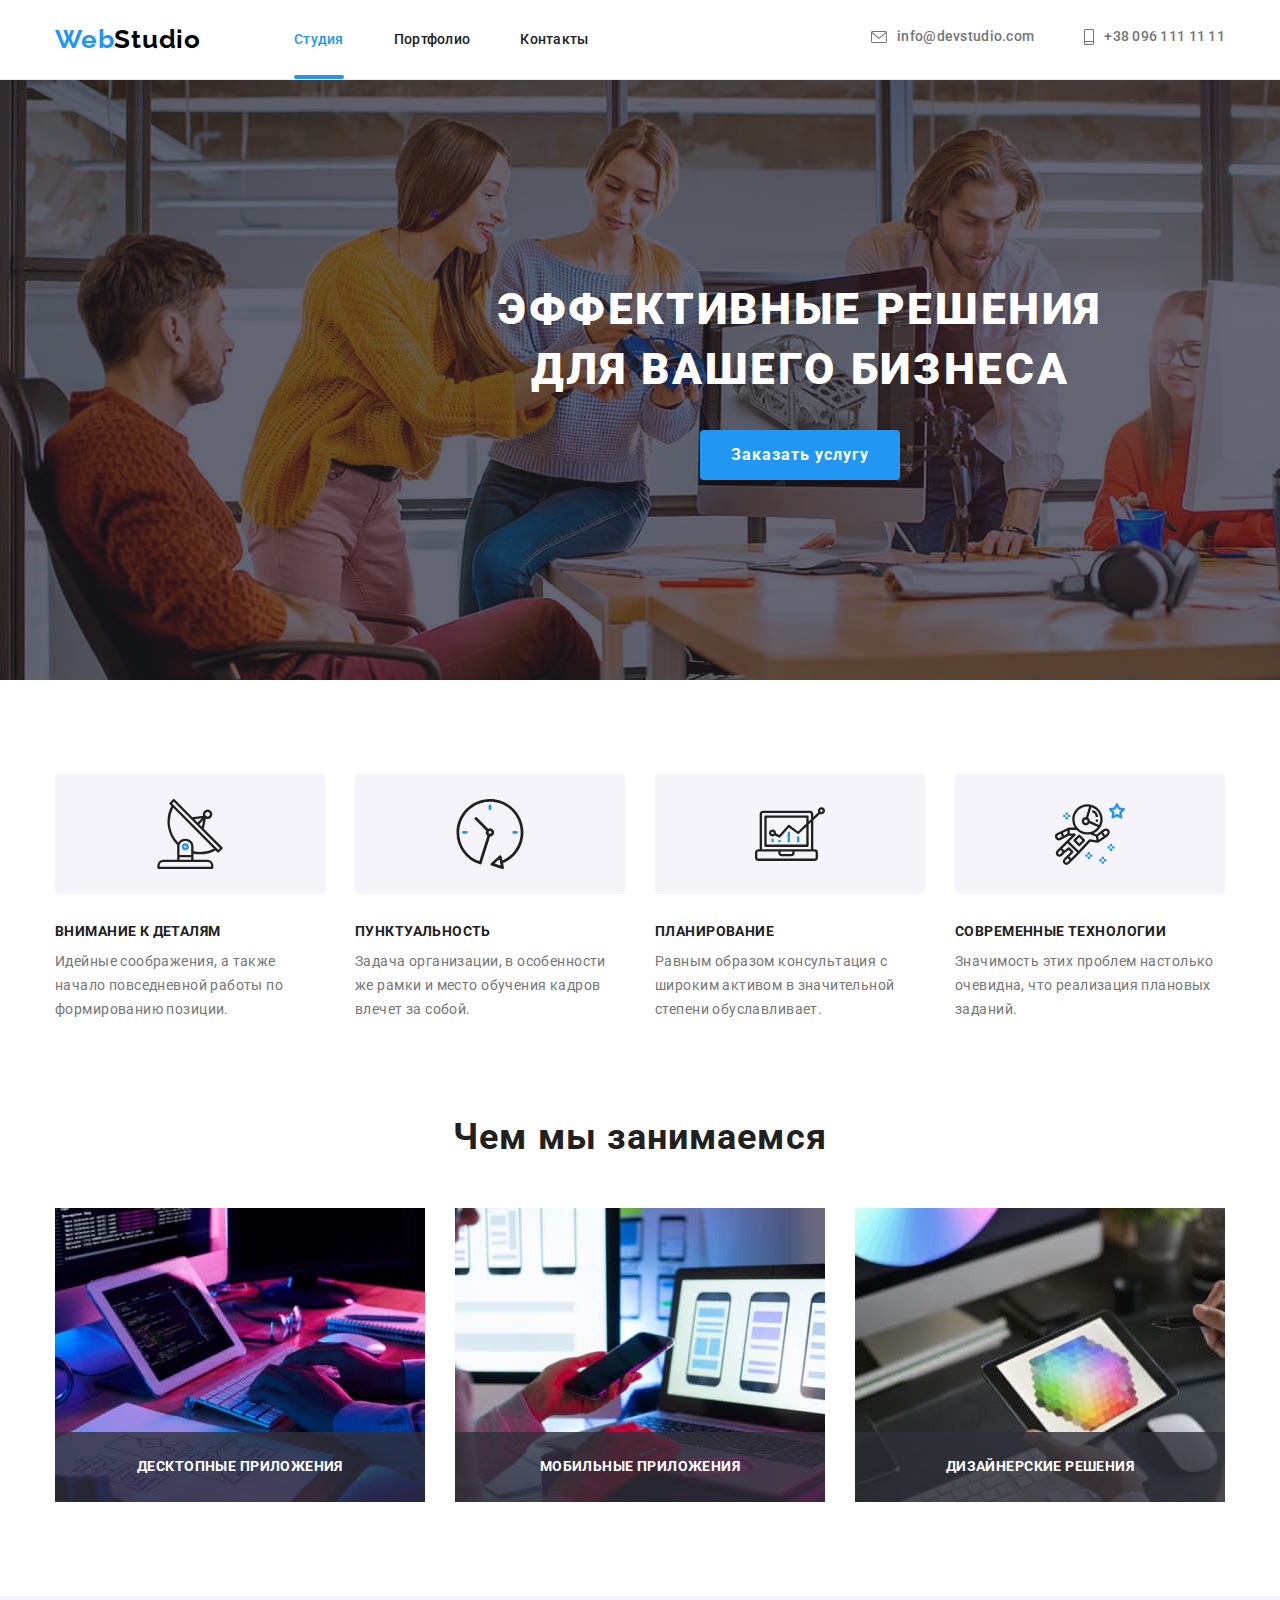
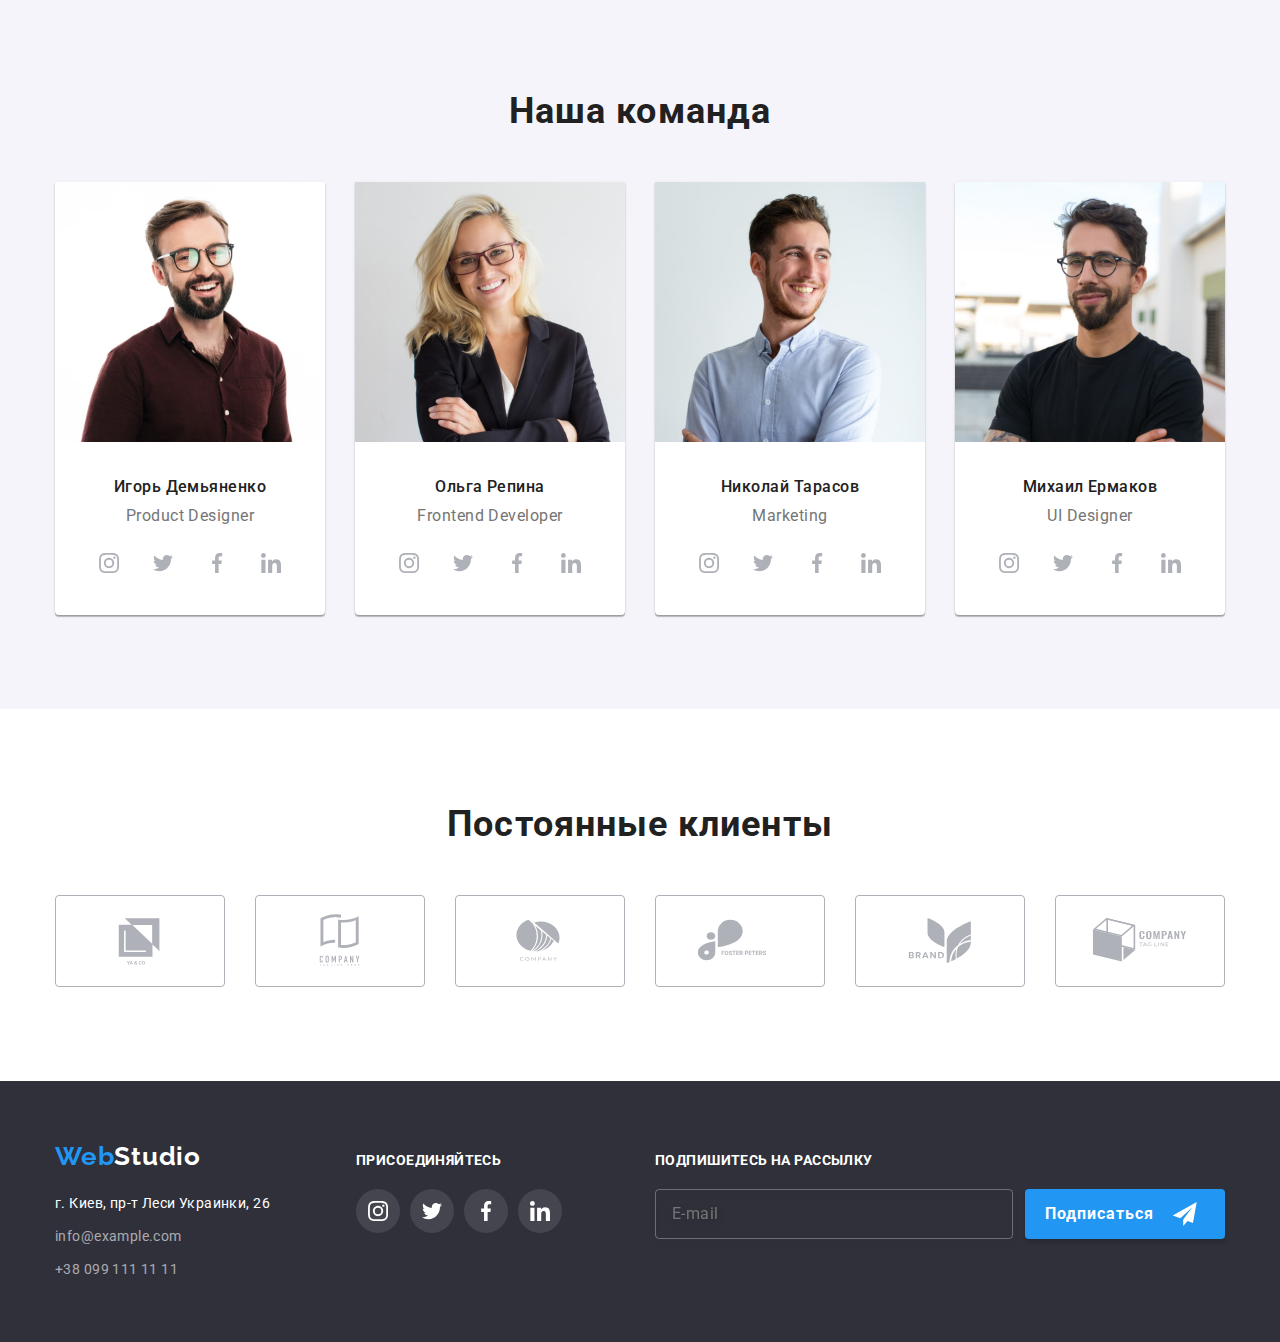
==== index.html @ e459ab81 "Initial commit" ====
<!DOCTYPE html>
<html lang="ru">
  <head>
    <meta charset="UTF-8" />
    <meta http-equiv="X-UA-Compatible" content="IE=edge" />
    <meta name="viewport" content="width=device-width, initial-scale=1.0" />
    <title>Document</title>
    <!--Шрифты-->
    <link rel="preconnect" href="https://fonts.googleapis.com" />
    <link rel="preconnect" href="https://fonts.gstatic.com" crossorigin />
    <link
      href="https://fonts.googleapis.com/css2?family=Raleway:wght@700&family=Roboto:wght@400;500;700;900&display=swap"
      rel="stylesheet"
    />
    <link
      rel="stylesheet"
      href="https://cdnjs.cloudflare.com/ajax/libs/modern-normalize/1.1.0/modern-normalize.min.css"
    />
    <link rel="stylesheet" href="./css/main.min.css" />
  </head>
  <body>
    <!-- Header -->
    <header class="header">
      <nav class="container nav">
        <a class="link logo nav__logo--position" href="./index.html" lang="en"
          ><span class="logo--blue">Web</span>Studio
        </a>

        <ul class="list menu">
          <li class="menu__item">
            <a class="link menu__link menu__link--current" href="./index.html"
              >Студия</a
            >
          </li>
          <li class="menu__item">
            <a class="link menu__link" href="./portfolio.html">Портфолио</a>
          </li>
          <li class="menu__item">
            <a class="link menu__link" href="#">Контакты</a>
          </li>
        </ul>

        <ul class="list contacts contacts--position">
          <li class="contacts__item--position">
            <a
              class="link contacts__link contacts__link--position"
              href="mailto:info@devstudio.com"
              title="Отправить письмо"
            >
              <svg
                class="contacts__icon contacts__icon--position"
                width="16"
                height="12"
              >
                <use href="./images/svg/icons.svg#envelope"></use>
              </svg>
              info@devstudio.com</a
            >
          </li>
          <li class="contacts__item--position">
            <a
              class="link contacts__link contacts__link--position"
              href="tel:0961111111"
              title="Набрать номер"
            >
              <svg
                class="contacts__icon contacts__icon--position"
                width="10"
                height="16"
              >
                <use href="./images/svg/icons.svg#smartphone"></use>
              </svg>
              +38 096 111 11 11</a
            >
          </li>
        </ul>
      </nav>
    </header>
    <main>
      <!-- HERO -->
      <section class="hero hero--position">
        <div class="overlay overlay--position">
          <div class="container">
            <h1 class="hero__title hero__title--position">
              Эффективные решения для вашего бизнеса
            </h1>
            <button
              class="btn hero__btn--position"
              type="button"
              data-modal-open
            >
              Заказать услугу
            </button>
          </div>
        </div>
      </section>
      <!-- Modal window -->
      <div class="backdrop is-hidden" data-modal>
        <div class="modal">
          <button class="modal-btn" data-modal-close>
            <svg class="modal-btn__icon" width="18" height="18">
              <use href="./images/svg/icons.svg#close-black"></use>
            </svg>
          </button>

          <form class="form" autocomplete="on">
            <strong class="modal-action"
              >Оставьте свои данные, мы вам перезвоним</strong
            >

            <div class="form__box">
              <label class="form__label form__label--position">
                <span class="form__span">Имя</span>
                <input
                  class="form__input form__input--position"
                  type="text"
                  name="user-name"
                />
                <svg class="form__icon" width="18" height="18">
                  <use href="./images/svg/icons.svg#name"></use>
                </svg>
              </label>

              <label class="form__label form__label--position">
                <span class="form__span">Телефон</span>
                <input
                  class="form__input form__input--position"
                  type="tel"
                  name="user-name"
                />
                <svg class="form__icon" width="18" height="18">
                  <use href="./images/svg/icons.svg#phone"></use>
                </svg>
              </label>

              <label class="form__label form__label--position">
                <span class="form__span">Почта</span>
                <input
                  class="form__input form__input--position"
                  type="email"
                  name="user-name"
                />
                <svg class="form__icon" width="18" height="18">
                  <use href="./images/svg/icons.svg#email"></use>
                </svg>
              </label>

              <label class="form__label">
                <span class="form__span">Комментарий</span>
                <textarea
                  class="form__input form__input--position textarea"
                  name="comment"
                  rows="10"
                  placeholder="Введите текст"
                ></textarea>
              </label>
            </div>

            <div class="agreement">
              <label class="agreement__label agreement__label--position">
                <input
                  class="agreement__input visually-hidden"
                  type="checkbox"
                  name="topic"
                />
                <span class="agreement-box">
                  <svg class="agreement-box__icon" width="16" height="15">
                    <use href="./images/svg/icons.svg#check"></use>
                  </svg>
                </span>
                <span class="agreement__text">
                  Соглашаюсь с рассылкой и принимаю
                  <a class="agreement__link" href="#"> Условия договора </a>
                </span>
              </label>
            </div>
            <button class="btn form__btn--position" type="submit">
              Отправить
            </button>
          </form>
        </div>
      </div>
      <!--BENEFITS-->
      <section class="section benefits">
        <div class="container">
          <h2 class="benefits__title visually-hidden">Преимущества</h2>
          <ul class="list benefits__list">
            <li class="benefits__item benefits__item--position">
              <div class="benefits__box benefits__box--position">
                <svg class="benefits__icon" width="70" height="70">
                  <use href="./images/svg/icons.svg#antenna"></use>
                </svg>
              </div>
              <h3 class="caption benefits__caption--position subtitle">
                Внимание к деталям
              </h3>
              <p class="benefits__text">
                Идейные соображения, а также начало повседневной работы по
                формированию позиции.
              </p>
            </li>

            <li class="benefits__item benefits__item--position">
              <div class="benefits__box benefits__box--position">
                <svg class="benefits-icon" width="70" height="70">
                  <use href="./images/svg/icons.svg#clock"></use>
                </svg>
              </div>
              <h3 class="caption benefits__caption--position subtitle">
                Пунктуальность
              </h3>
              <p class="benefits__text">
                Задача организации, в особенности же рамки и место обучения
                кадров влечет за собой.
              </p>
            </li>
            <li class="benefits__item benefits__item--position">
              <div class="benefits__box benefits__box--position">
                <svg class="benefits-icon" width="70" height="70">
                  <use href="./images/svg/icons.svg#diagram"></use>
                </svg>
              </div>
              <h3 class="caption benefits__caption--position subtitle">
                Планирование
              </h3>
              <p class="benefits__text">
                Равным образом консультация с широким активом в значительной
                степени обуславливает.
              </p>
            </li>
            <li class="benefits__item">
              <div class="benefits__box benefits__box--position">
                <svg class="benefits-icon" width="70" height="70">
                  <use href="./images/svg/icons.svg#astronaut"></use>
                </svg>
              </div>
              <h3 class="caption benefits__caption--position subtitle">
                Современные технологии
              </h3>
              <p class="benefits__text">
                Значимость этих проблем настолько очевидна, что реализация
                плановых заданий.
              </p>
            </li>
          </ul>
        </div>
      </section>
      <!--ABOUT-->
      <section class="section about">
        <div class="container centered">
          <h2 class="subject subtitle">Чем мы занимаемся</h2>
          <ul class="list about__list">
            <li class="about__item about__item--position">
              <img
                class="about__img"
                src="./images/gallery/img_1.jpg"
                alt="Создание кода для сайта"
                width="370"
                height="294"
              />
              <p class="about__text">ДЕСКТОПНЫЕ ПРИЛОЖЕНИЯ</p>
            </li>

            <li class="about__item about__item--position">
              <img
                class="about__img"
                src="./images/gallery/img_2.jpg"
                alt="Адаптация под мобильное утройство"
                width="370"
                height="294"
              />
              <p class="about__text">МОБИЛЬНЫЕ ПРИЛОЖЕНИЯ</p>
            </li>

            <li class="about__item">
              <img
                class="about__img"
                src="./images/gallery/img_3.jpg"
                alt="Выбор цветовой гаммы"
                width="370"
                height="294"
              />
              <p class="about__text">ДИЗАЙНЕРСКИЕ РЕШЕНИЯ</p>
            </li>
          </ul>
        </div>
      </section>

      <!-- EMPLOYEES -->
      <section class="section employees">
        <div class="container centered">
          <h2 class="subject subtitle">Наша команда</h2>
          <ul class="list employees__list">
            <li class="employees__item employees__item--position">
              <img
                class="employees__img"
                src="./images/employeese/ihor.jpg"
                alt="Наш сотрудник"
                width="270"
                height="260"
              />
              <div class="employees-box">
                <h3 class="employees__name subtitle">Игорь Демьяненко</h3>
                <p class="employess__job" lang="en">Product Designer</p>
                <ul class="list social__list">
                  <li class="social__item">
                    <a
                      class="link social__link"
                      href="https://www.instagram.com/"
                      target="_blank"
                      rel="noopener noreferrer"
                      title="Перейти на страничку Instagram"
                    >
                      <svg class="social__icon" width="20" height="20">
                        <use href="./images/svg/icons.svg#instagram"></use>
                      </svg>
                    </a>
                  </li>
                  <li class="social__item">
                    <a
                      class="link social__link"
                      href="https://twitter.com/"
                      target="_blank"
                      rel="noopener noreferrer"
                      title="Перейти на страничку Twitter"
                    >
                      <svg class="social__icon" width="20" height="20">
                        <use href="./images/svg/icons.svg#twitter"></use>
                      </svg>
                    </a>
                  </li>
                  <li class="social__item">
                    <a
                      class="link social__link"
                      href="https://www.facebook.com/"
                      target="_blank"
                      rel="noopener noreferrer"
                      title="Перейти на страничку Facebook"
                    >
                      <svg class="social__icon" width="20" height="20">
                        <use href="./images/svg/icons.svg#facebook"></use>
                      </svg>
                    </a>
                  </li>
                  <li class="social__item">
                    <a
                      class="link social__link"
                      href="https://www.linkedin.com/"
                      target="_blank"
                      rel="noopener noreferrer"
                      title="Перейти на страничку Linkedin"
                    >
                      <svg class="social__icon" width="20" height="20">
                        <use href="./images/svg/icons.svg#linkedin"></use>
                      </svg>
                    </a>
                  </li>
                </ul>
              </div>
            </li>

            <li class="employees__item employees__item--position">
              <img
                class="employees__img"
                src="./images/employeese/olha.jpg"
                alt="Наш сотрудник"
                width="270"
                height="260"
              />
              <div class="employees-box">
                <h3 class="employees__name subtitle">Ольга Репина</h3>
                <p class="employess__job" lang="en">Frontend Developer</p>
                <ul class="list social__list">
                  <li class="social__item">
                    <a
                      class="link social__link"
                      href="https://www.instagram.com/"
                      target="_blank"
                      rel="noopener noreferrer"
                      title="Перейти на страничку Instagram"
                    >
                      <svg class="social__icon" width="20" height="20">
                        <use href="./images/svg/icons.svg#instagram"></use>
                      </svg>
                    </a>
                  </li>
                  <li class="social__item">
                    <a
                      class="link social__link"
                      href="https://twitter.com/"
                      target="_blank"
                      rel="noopener noreferrer"
                      title="Перейти на страничку Twitter"
                    >
                      <svg class="social__icon" width="20" height="20">
                        <use href="./images/svg/icons.svg#twitter"></use>
                      </svg>
                    </a>
                  </li>
                  <li class="social__item">
                    <a
                      class="link social__link"
                      href="https://www.facebook.com/"
                      target="_blank"
                      rel="noopener noreferrer"
                      title="Перейти на страничку Facebook"
                    >
                      <svg class="social__icon" width="20" height="20">
                        <use href="./images/svg/icons.svg#facebook"></use>
                      </svg>
                    </a>
                  </li>
                  <li class="social__item">
                    <a
                      class="link social__link"
                      href="https://www.linkedin.com/"
                      target="_blank"
                      rel="noopener noreferrer"
                      title="Перейти на страничку Linkedin"
                    >
                      <svg class="social__icon" width="20" height="20">
                        <use href="./images/svg/icons.svg#linkedin"></use>
                      </svg>
                    </a>
                  </li>
                </ul>
              </div>
            </li>

            <li class="employees__item employees__item--position">
              <img
                class="employees__img"
                src="./images/employeese/nikolay.jpg"
                alt="Наш сотрудник"
                width="270"
                height="260"
              />
              <div class="employees-box">
                <h3 class="employees__name subtitle">Николай Тарасов</h3>
                <p class="employess__job" lang="en">Marketing</p>
                <ul class="list social__list">
                  <li class="social__item">
                    <a
                      class="link social__link"
                      href="https://www.instagram.com/"
                      target="_blank"
                      rel="noopener noreferrer"
                      title="Перейти на страничку Instagram"
                    >
                      <svg class="social__icon" width="20" height="20">
                        <use href="./images/svg/icons.svg#instagram"></use>
                      </svg>
                    </a>
                  </li>
                  <li class="social__item">
                    <a
                      class="link social__link"
                      href="https://twitter.com/"
                      target="_blank"
                      rel="noopener noreferrer"
                      title="Перейти на страничку Twitter"
                    >
                      <svg class="social__icon" width="20" height="20">
                        <use href="./images/svg/icons.svg#twitter"></use>
                      </svg>
                    </a>
                  </li>
                  <li class="social__item">
                    <a
                      class="link social__link"
                      href="https://www.facebook.com/"
                      target="_blank"
                      rel="noopener noreferrer"
                      title="Перейти на страничку Facebook"
                    >
                      <svg class="social__icon" width="20" height="20">
                        <use href="./images/svg/icons.svg#facebook"></use>
                      </svg>
                    </a>
                  </li>
                  <li class="social__item">
                    <a
                      class="link social__link"
                      href="https://www.linkedin.com/"
                      target="_blank"
                      rel="noopener noreferrer"
                      title="Перейти на страничку Linkedin"
                    >
                      <svg class="social__icon" width="20" height="20">
                        <use href="./images/svg/icons.svg#linkedin"></use>
                      </svg>
                    </a>
                  </li>
                </ul>
              </div>
            </li>

            <li class="employees__item">
              <img
                class="employees__img"
                src="./images/employeese/michail.jpg"
                alt="Наш сотрудник"
                width="270"
                height="260"
              />
              <div class="employees-box">
                <h3 class="employees__name subtitle">Михаил Ермаков</h3>
                <p class="employess__job" lang="en">UI Designer</p>
                <ul class="list social__list">
                  <li class="social__item">
                    <a
                      class="link social__link"
                      href="https://www.instagram.com/"
                      target="_blank"
                      rel="noopener noreferrer"
                      title="Перейти на страничку Instagram"
                    >
                      <svg class="social__icon" width="20" height="20">
                        <use href="./images/svg/icons.svg#instagram"></use>
                      </svg>
                    </a>
                  </li>
                  <li class="social__item">
                    <a
                      class="link social__link"
                      href="https://twitter.com/"
                      target="_blank"
                      rel="noopener noreferrer"
                      title="Перейти на страничку Twitter"
                    >
                      <svg class="social__icon" width="20" height="20">
                        <use href="./images/svg/icons.svg#twitter"></use>
                      </svg>
                    </a>
                  </li>
                  <li class="social__item">
                    <a
                      class="link social__link"
                      href="https://www.facebook.com/"
                      target="_blank"
                      rel="noopener noreferrer"
                      title="Перейти на страничку Facebook"
                    >
                      <svg class="social__icon" width="20" height="20">
                        <use href="./images/svg/icons.svg#facebook"></use>
                      </svg>
                    </a>
                  </li>
                  <li class="social__item">
                    <a
                      class="link social__link"
                      href="https://www.linkedin.com/"
                      target="_blank"
                      rel="noopener noreferrer"
                      title="Перейти на страничку Linkedin"
                    >
                      <svg class="social__icon" width="20" height="20">
                        <use href="./images/svg/icons.svg#linkedin"></use>
                      </svg>
                    </a>
                  </li>
                </ul>
              </div>
            </li>
          </ul>
        </div>
      </section>
      <!-- CLIENTS -->
      <section class="section clients">
        <div class="container centered">
          <h2 class="clients__title subject subtitle">Постоянные клиенты</h2>
          <ul class="list clients__list">
            <li class="clients__box">
              <a
                class="lick clients__link"
                href="#"
                title="Перейти на страницу"
              >
                <svg class="clients__icon">
                  <use href="./images/svg/icons.svg#ya-co"></use>
                </svg>
              </a>
            </li>
            <li class="clients__box">
              <a
                class="lick clients__link"
                href="#"
                title="Перейти на страницу"
              >
                <svg class="clients__icon">
                  <use href="./images/svg/icons.svg#tagline-here"></use>
                </svg>
              </a>
            </li>
            <li class="clients__box">
              <a
                class="lick clients__link"
                href="#"
                title="Перейти на страницу"
              >
                <svg class="clients__icon">
                  <use href="./images/svg/icons.svg#company"></use>
                </svg>
              </a>
            </li>
            <li class="clients__box">
              <a
                class="lick clients__link"
                href="#"
                title="Перейти на страницу"
              >
                <svg class="clients__icon">
                  <use href="./images/svg/icons.svg#foster-peters"></use>
                </svg>
              </a>
            </li>
            <li class="clients__box">
              <a
                class="lick clients__link"
                href="#"
                title="Перейти на страницу"
              >
                <svg class="clients__icon">
                  <use href="./images/svg/icons.svg#brand"></use>
                </svg>
              </a>
            </li>
            <li class="clients__box">
              <a
                class="lick clients__link"
                href="#"
                title="Перейти на страницу"
              >
                <svg class="clients__icon">
                  <use href="./images/svg/icons.svg#company-cube"></use>
                </svg>
              </a>
            </li>
          </ul>
        </div>
      </section>
    </main>
    <!-- FOOTER -->

    <footer class="footer">
      <div class="container footer--position">
        <div class="footer__box">
          <a
            class="link logo logo--wite"
            href="./index.html"
            title="Перейти на главную страницу"
            lang="en"
          >
            <span class="logo--blue">Web</span>Studio</a
          >
          <address class="address address--position">
            <ul class="list">
              <li class="address__item">
                <a
                  class="link address__link address__link--white"
                  href="https://goo.gl/maps/PbqtYwgtNbgsAqmw5"
                  target="_blank"
                  rel="noopener noreferrer"
                  title="Посмотрерь расположение на карте"
                >
                  г. Киев, пр-т Леси Украинки, 26</a
                >
              </li>
              <li class="address__item">
                <a
                  class="link address__link address__link--grey"
                  href="mailto:info@example.com"
                  title="Отправить письмо"
                >
                  info@example.com</a
                >
              </li>
              <li class="address__item">
                <a
                  class="link address__link address__link--grey"
                  href="tel:0991111111"
                  title="Набрать номер"
                  >+38 099 111 11 11
                </a>
              </li>
            </ul>
          </address>
        </div>
        <div class="footer__box">
          <h3 class="caption footer__title">ПРИСОЕДИНЯЙТЕСЬ</h3>
          <ul class="list social__list social__list--dark">
            <li class="social__item">
              <a
                class="link social__link social__link--dark"
                href="https://www.instagram.com/"
                target="_blank"
                rel="noopener noreferrer"
                title="Перейти на страничку Instagram"
              >
                <svg class="social__icon" width="20" height="20">
                  <use href="./images/svg/icons.svg#instagram"></use>
                </svg>
              </a>
            </li>
            <li class="social__item">
              <a
                class="link social__link social__link--dark"
                href="https://twitter.com/"
                target="_blank"
                rel="noopener noreferrer"
                title="Перейти на страничку Twitter"
              >
                <svg class="social__icon" width="20" height="20">
                  <use href="./images/svg/icons.svg#twitter"></use>
                </svg>
              </a>
            </li>
            <li class="social__item">
              <a
                class="link social__link social__link--dark"
                href="https://www.facebook.com/"
                target="_blank"
                rel="noopener noreferrer"
                title="Перейти на страничку Facebook"
              >
                <svg class="social__icon" width="20" height="20">
                  <use href="./images/svg/icons.svg#facebook"></use>
                </svg>
              </a>
            </li>
            <li class="social__item">
              <a
                class="link social__link social__link--dark"
                href="https://www.linkedin.com/"
                target="_blank"
                rel="noopener noreferrer"
                title="Перейти на страничку Linkedin"
              >
                <svg class="social__icon" width="20" height="20">
                  <use href="./images/svg/icons.svg#linkedin"></use>
                </svg>
              </a>
            </li>
          </ul>
        </div>
        <div class="footer__box footer__box--grow">
          <strong class="caption footer__title">Подпишитесь на рассылку</strong>
          <form class="footer__action" autocomplete="on">
            <label class="action__label" lang="en">
              <input
                class="action__input"
                type="email"
                name="mail"
                placeholder="E-mail"
              />
            </label>

            <button class="btn action__bnt--position" type="submit">
              Подписаться
              <svg
                class="btn__telegram btn__telegram--position"
                width="24"
                height="24"
              >
                <use href="./images/svg/icons.svg#telegram"></use>
              </svg>
            </button>
          </form>
        </div>
      </div>
    </footer>
    <script src="./js/modal.js"></script>
  </body>
</html>
---- css/main.min.css ----
:root{--main-font: "Roboto", sans-serif;--secondary-font: "Raleway", sans-serif;--main-text-color-theme-dark: #ffffff;--main-text-color-theme-light: #212121;--secondary-text-color-theme-light: #757575;--accent-color: #2196f3;--btn-background-color: #188ce8;--accent-background-color-dark: #2f303a;--accent-background-color-grey: #f5f4fa;--color-line-header: #ececec;--color-line-box: #eeeeee;--icon-color: #afb1b8;--background-icon-color-dark: #ffffff1a;--accent-second-color: #2196f3e6;--modal-background-color: #00000033;--modal-border-btn-color: #0000001a;--black: #000000;--background-dark-transparant: #2f303acc;--border-color-grey: #21212133;--color-text-grey: #ffffff99;--space-between-clients: 30px;--amount-of-clients: 6;--space-between-exemples: 30px;--ammount-of-exemples-on-line: 3;--timing-function: cubic-bezier(0.4, 0, 0.2, 1)}.visually-hidden{position:absolute;width:1px;height:1px;margin:-1px;border:0;padding:0;white-space:nowrap;-webkit-clip-path:inset(100%);clip-path:inset(100%);clip:rect(0 0 0 0);overflow:hidden}body{font-family:var(--main-font);color:var(--secondary-text-color-theme-light)}.subtitle{color:var(--main-text-color-theme-light)}.subject{margin-top:0;margin-bottom:50px;font-weight:700;font-size:36px;line-height:1.17;letter-spacing:0.03em}.list{padding:0;margin:0;list-style:none}.link{text-decoration:none;color:inherit}.container{width:1200px;padding-left:15px;padding-right:15px;margin-left:auto;margin-right:auto}.section{padding-top:94px;padding-bottom:94px}.centered{text-align:center}.logo{padding:24px 0px;font-family:var(--secondary-font);font-weight:700;font-size:26px;line-height:1.2;letter-spacing:0.03em;color:#000000}.logo--blue{color:var(--accent-color)}.logo--wite{color:var(--main-text-color-theme-dark)}.nav__logo--position{margin-right:93px}.btn{width:200px;height:50px;border-radius:4px;padding:10px 20px;border:none;display:-webkit-box;display:-ms-flexbox;display:flex;-webkit-box-align:center;-ms-flex-align:center;align-items:center;-webkit-box-pack:center;-ms-flex-pack:center;justify-content:center;font-weight:700;font-size:16px;line-height:1.88;text-align:center;letter-spacing:0.06em;color:var(--main-text-color-theme-dark);background:var(--accent-color);-webkit-box-shadow:0px 4px 4px rgba(0,0,0,0.15);box-shadow:0px 4px 4px rgba(0,0,0,0.15);cursor:pointer;-webkit-transition:background-color 250ms var(--timing-function);transition:background-color 250ms var(--timing-function)}.btn:hover,.btn:focus{background-color:var(--btn-background-color)}.btn__telegram{width:200px;fill:currentColor}.btn__telegram--position{margin-left:10px}.hero__btn--position{margin-left:auto;margin-right:auto}.form__btn--position{margin-left:auto;margin-right:auto}.action__bnt--position{margin-left:12px}.modal-btn{position:absolute;top:8px;right:8px;display:-webkit-box;display:-ms-flexbox;display:flex;-webkit-box-align:center;-ms-flex-align:center;align-items:center;display:flex;align-items:center;-webkit-box-pack:center;-ms-flex-pack:center;justify-content:center;width:30px;height:30px;border-radius:50%;padding:0;background-color:inherit;border:1px solid var(--modal-border-btn-color);color:var(--black);cursor:pointer;-webkit-transition:color 250ms var(--timing-function);transition:color 250ms var(--timing-function)}.modal-btn:hover,.modal-btn:focus{color:var(--accent-color)}.modal-btn__icon{fill:currentColor}.button__list{display:-webkit-box;display:-ms-flexbox;display:flex;-webkit-box-pack:center;-ms-flex-pack:center;justify-content:center}.button__list--position{margin-bottom:50px}.button__item--position{margin-left:8px}.button__pic{min-width:73px;height:38px;border-radius:4px;border:none;padding:6px 22px;color:var(--main-text-color-theme-light);background-color:var(--accent-background-color-grey);font-weight:500;font-size:16px;line-height:1.63;text-align:center;letter-spacing:0.03em;cursor:pointer;-webkit-transition:color 250ms var(--timing-function),background-color 250ms var(--timing-function),-webkit-box-shadow 250ms var(--timing-function);transition:color 250ms var(--timing-function),background-color 250ms var(--timing-function),-webkit-box-shadow 250ms var(--timing-function);transition:color 250ms var(--timing-function),background-color 250ms var(--timing-function),box-shadow 250ms var(--timing-function);transition:color 250ms var(--timing-function),background-color 250ms var(--timing-function),box-shadow 250ms var(--timing-function),-webkit-box-shadow 250ms var(--timing-function)}.button__pic:hover,.button__pic:focus,.button__pic--current{background-color:var(--accent-color);color:var(--main-text-color-theme-dark);-webkit-box-shadow:0px 3px 1px rgba(0,0,0,0.1),0px 1px 2px rgba(0,0,0,0.08),0px 2px 2px rgba(0,0,0,0.12);box-shadow:0px 3px 1px rgba(0,0,0,0.1),0px 1px 2px rgba(0,0,0,0.08),0px 2px 2px rgba(0,0,0,0.12)}.social__list{display:-webkit-box;display:-ms-flexbox;display:flex;width:206px;height:44px;margin-left:auto;margin-right:auto;color:var(--icon-color);-webkit-box-pack:justify;-ms-flex-pack:justify;justify-content:space-between}.social__list--dark{color:var(--main-text-color-theme-dark)}.social__item{width:44px;height:44px}.social__link{display:-webkit-box;display:-ms-flexbox;display:flex;width:100%;height:100%;border-radius:50%;-webkit-box-align:center;-ms-flex-align:center;align-items:center;-webkit-transition:color 250ms var(--timing-function),background-color 250ms var(--timing-function);transition:color 250ms var(--timing-function),background-color 250ms var(--timing-function)}.social__link:hover,.social__link:focus{color:var(--main-text-color-theme-dark);background-color:var(--accent-color)}.social__link--dark{background-color:var(--background-icon-color-dark)}.social__icon{fill:currentColor;margin-left:auto;margin-right:auto}.backdrop{position:fixed;top:0;left:0;z-index:10;width:100%;height:100%;background-color:var(--modal-background-color);-webkit-transition:opacity 250ms var(--timing-function),visibility 250ms var(--timing-function);transition:opacity 250ms var(--timing-function),visibility 250ms var(--timing-function)}.is-hidden{opacity:0;pointer-events:none;visibility:hidden}.modal{position:absolute;top:50%;left:50%;-webkit-transform:translate(-50%, -50%) scale(1);transform:translate(-50%, -50%) scale(1);width:528px;border-radius:4px;padding:40px;background-color:var(--main-text-color-theme-dark);-webkit-transition:-webkit-transform 250ms var(--timing-function);transition:-webkit-transform 250ms var(--timing-function);transition:transform 250ms var(--timing-function);transition:transform 250ms var(--timing-function), -webkit-transform 250ms var(--timing-function)}.is-hidden .modal{-webkit-transform:translate(-50%, -50%) scale(0.8);transform:translate(-50%, -50%) scale(0.8)}.modal-action{display:block;margin-bottom:12px;font-weight:700;font-size:20px;line-height:1.15;text-align:center;letter-spacing:0.03em;color:var(--main-text-color-theme-light)}.form__box{display:-webkit-box;display:-ms-flexbox;display:flex;-webkit-box-orient:vertical;-webkit-box-direction:normal;-ms-flex-direction:column;flex-direction:column}.form__label{position:relative;display:-webkit-box;display:-ms-flexbox;display:flex;-webkit-box-orient:vertical;-webkit-box-direction:normal;-ms-flex-direction:column;flex-direction:column;color:var(--main-text-color-theme-light)}.form__label--position{margin-bottom:10px}.form__span{font-weight:400;font-size:12px;line-height:1.17;letter-spacing:0.01em;color:var(--secondary-text-color-theme-light)}.form__input{display:block;width:100%;height:40px;padding-left:42px;border-radius:4px;border:1px solid var(--border-color-grey);outline:transparent;-webkit-transition:border-color 250ms var(--timing-function);transition:border-color 250ms var(--timing-function)}.form__input--position{margin-top:4px}.form__input:focus,.form__input:hover{border-color:var(--accent-color);cursor:pointer}.form__icon{position:absolute;left:12px;bottom:11px;fill:currentColor;-webkit-transition:fill 250ms var(--timing-function);transition:fill 250ms var(--timing-function)}.form__label:focus-within>.form__icon{fill:var(--accent-color)}.textarea{width:448px;height:120px;padding:12px 16px;resize:none}.agreement__label{display:-webkit-box;display:-ms-flexbox;display:flex;-webkit-box-align:center;-ms-flex-align:center;align-items:center;-webkit-box-pack:space-evenly;-ms-flex-pack:space-evenly;justify-content:space-evenly}.agreement__label--position{margin-top:20px;margin-bottom:30px}.agreement-box{display:inline-block;width:16px;height:15px;color:var(--main-text-color-theme-dark);border:2px solid var(--main-text-color-theme-light);display:-webkit-box;display:-ms-flexbox;display:flex;-webkit-box-align:center;-ms-flex-align:center;align-items:center;-webkit-box-pack:center;-ms-flex-pack:center;justify-content:center;border-radius:3px;cursor:pointer;-webkit-transition:border-color 250ms var(--timing-function),background-color 250ms var(--timing-function);transition:border-color 250ms var(--timing-function),background-color 250ms var(--timing-function)}.agreement__input:checked+.agreement-box{background-color:var(--accent-color);border:2px solid var(--accent-color)}.agreement__input:hover+.agreement-box,.agreement__input:focus+.agreement-box{border:2px solid var(--accent-color)}.agreement-box__icon{fill:currentColor}.agreement__text{margin:0;font-weight:400;font-size:14px;line-height:1.71;letter-spacing:0.03em;color:var(--secondary-text-color-theme-light)}.agreement__link{-webkit-text-decoration-line:underline;text-decoration-line:underline;color:var(--accent-color)}.header{border-bottom:1px solid var(--color-line-header)}.nav{display:-webkit-box;display:-ms-flexbox;display:flex;-webkit-box-align:center;-ms-flex-align:center;align-items:center}.list.menu{display:-webkit-box;display:-ms-flexbox;display:flex}.menu__item:not(:last-child){margin-right:50px}.menu__link{padding-top:32px;padding-bottom:32px;color:var(--main-text-color-theme-light);font-weight:500;font-size:14px;line-height:1.14;letter-spacing:0.02em;-webkit-transition:color 250ms var(--timing-function);transition:color 250ms var(--timing-function)}.menu__link--current{position:relative;color:var(--accent-color)}.menu__link--current::after{content:"";position:absolute;left:0;bottom:0;display:inline-block;width:100%;height:4px;border-radius:2px;background-color:var(--accent-color)}.menu__link:hover,.menu__link:focus{color:var(--accent-color)}.contacts--position{display:-webkit-box;display:-ms-flexbox;display:flex;margin-left:auto}.contacts__item--position:last-child{margin-left:50px}.contacts__link{display:-webkit-box;display:-ms-flexbox;display:flex;width:inherit;height:inherit;font-weight:500;font-size:14px;line-height:1.14;letter-spacing:0.02em;color:var(--secondary-text-color-theme-light);-webkit-transition:color 250ms var(--timing-function);transition:color 250ms var(--timing-function)}.contacts__link:hover,.contacts__link:focus{color:var(--accent-color)}.contacts__link--position{display:-webkit-inline-box;display:-ms-inline-flexbox;display:inline-flex;-webkit-box-align:center;-ms-flex-align:center;align-items:center}.contacts__icon{fill:currentColor}.contacts__icon--position{margin-right:10px}.hero{background:#c4c4c4;width:1600px;height:600px}.hero--position{margin-left:auto;margin-right:auto}.overlay{max-width:1600px;height:600px;background-image:-webkit-gradient(linear, left top, right top, from(rgba(47,48,58,0.4)), to(rgba(47,48,58,0.4))),url(../images/header/header_main_picture.jpg);background-image:linear-gradient(to right, rgba(47,48,58,0.4), rgba(47,48,58,0.4)),url(../images/header/header_main_picture.jpg);background-size:cover;background-position:center;background-color:var(--accent-background-color-dark);text-align:center}.overlay--position{margin-left:auto;margin-right:auto;padding-top:200px;padding-bottom:200px}.hero__title{max-width:696px;font-weight:900;font-size:44px;line-height:1.36;letter-spacing:0.06em;text-transform:uppercase;text-align:center;color:var(--main-text-color-theme-dark)}.hero__title--position{margin-left:auto;margin-right:auto;margin-top:0;margin-bottom:30px}.benefits__list{display:-webkit-box;display:-ms-flexbox;display:flex;-webkit-box-pack:justify;-ms-flex-pack:justify;justify-content:space-between}.benefits__item{width:calc((100% - 90px) / 4)}.benefits__item--position{margin-right:30px}.benefits__box{display:-webkit-box;display:-ms-flexbox;display:flex;-webkit-box-align:center;-ms-flex-align:center;align-items:center;-webkit-box-pack:center;-ms-flex-pack:center;justify-content:center;height:120px;border-radius:4px;background-color:var(--accent-background-color-grey)}.benefits__box--position{margin-bottom:30px}.caption{margin-top:0;font-weight:700;font-size:14px;line-height:1.14;letter-spacing:0.03em;text-transform:uppercase}.benefits__caption--position{margin-bottom:10px}.benefits__text{margin-top:0;margin-bottom:0;font-size:14px;line-height:1.71;letter-spacing:0.03em}.about{padding-top:0}.about__list{display:-webkit-box;display:-ms-flexbox;display:flex}.about__item{position:relative;width:calc((100% - 60px) / 3)}.about__item--position{margin-right:30px}.about__img{display:block}.about__text{position:absolute;bottom:0;left:0;width:100%;display:block;padding:27px 40px;margin:0;background-color:var(--background-dark-transparant);font-weight:700;font-size:14px;line-height:1.14;text-align:center;letter-spacing:0.03em;text-transform:uppercase;color:var(--main-text-color-theme-dark)}.employees{background-color:var(--accent-background-color-grey)}.employees__list{display:-webkit-box;display:-ms-flexbox;display:flex}.employees__item{width:calc((100% - 90px) / 4);padding-bottom:30px;background-color:var(--main-text-color-theme-dark);-webkit-box-shadow:0px 1px 3px rgba(0,0,0,0.12),0px 1px 1px rgba(0,0,0,0.14),0px 2px 1px rgba(0,0,0,0.2);box-shadow:0px 1px 3px rgba(0,0,0,0.12),0px 1px 1px rgba(0,0,0,0.14),0px 2px 1px rgba(0,0,0,0.2);border-radius:0px 0px 4px 4px}.employees__item--position{margin-right:30px}.employees__img{margin-bottom:30px}.employees__name{margin-top:0;margin-bottom:10px;font-weight:500;font-size:16px;line-height:1.19;letter-spacing:0.03em}.employess__job{margin-top:0;margin-bottom:16px;font-size:16px;line-height:1.19;letter-spacing:0.03em}.clients__list{display:-webkit-box;display:-ms-flexbox;display:flex}.clients__box{-ms-flex-preferred-size:calc( (100% - ((var(--amount-of-clients) - 1) * var(--space-between-clients))) / var(--amount-of-clients));flex-basis:calc( (100% - ((var(--amount-of-clients) - 1) * var(--space-between-clients))) / var(--amount-of-clients))}.clients__box:not(:last-child){margin-right:var(--space-between-clients)}.clients__link{display:-webkit-box;display:-ms-flexbox;display:flex;height:92px;border:1px solid var(--icon-color);border-radius:4px;-webkit-box-align:center;-ms-flex-align:center;align-items:center;color:var(--icon-color);-webkit-transition:color 250ms var(--timing-function),border-color 250ms var(--timing-function);transition:color 250ms var(--timing-function),border-color 250ms var(--timing-function)}.clients__link:hover,.clients__link:focus{color:var(--accent-color);border-color:var(--accent-color)}.clients__icon{width:106px;height:60px;margin-left:auto;margin-right:auto;fill:currentColor}.examples__list{display:-webkit-box;display:-ms-flexbox;display:flex;-ms-flex-wrap:wrap;flex-wrap:wrap}.examples__item{-ms-flex-preferred-size:calc((100% - ((var(--ammount-of-exemples-on-line) - 1) * var(--space-between-exemples))) / var(--ammount-of-exemples-on-line));flex-basis:calc((100% - ((var(--ammount-of-exemples-on-line) - 1) * var(--space-between-exemples))) / var(--ammount-of-exemples-on-line));position:relative}.examples__item:not(:nth-child(3n)){margin-right:var(--space-between-exemples)}.examples__item:not(:nth-last-child(-n+3)){margin-bottom:var(--space-between-exemples)}.examples__link{display:block;-webkit-transition:-webkit-box-shadow 250ms var(--timing-function);transition:-webkit-box-shadow 250ms var(--timing-function);transition:box-shadow 250ms var(--timing-function);transition:box-shadow 250ms var(--timing-function), -webkit-box-shadow 250ms var(--timing-function)}.examples__link:hover,.examples__link:focus{-webkit-box-shadow:0px 1px 1px rgba(0,0,0,0.12),0px 4px 4px rgba(0,0,0,0.06),1px 4px 6px rgba(0,0,0,0.16);box-shadow:0px 1px 1px rgba(0,0,0,0.12),0px 4px 4px rgba(0,0,0,0.06),1px 4px 6px rgba(0,0,0,0.16)}.examples__desc{margin-top:0;margin-bottom:0;font-size:16px;line-height:1.88;letter-spacing:0.03em}.examples__img{display:block}.examples__img--position{margin-top:0;margin-bottom:0}.examples__layer{position:relative;overflow:hidden}.exemples__text{content:"";position:absolute;top:0;left:0;width:100%;height:100%;display:-webkit-box;display:-ms-flexbox;display:flex;-webkit-box-align:center;-ms-flex-align:center;align-items:center;background-color:var(--accent-second-color);opacity:0;margin:0;padding-left:24px;padding-right:24px;font-weight:400;font-size:18px;line-height:1.55;letter-spacing:0.03em;color:var(--main-text-color-theme-dark);-webkit-transform:translateY(100%);transform:translateY(100%);-webkit-transition:opacity 250ms var(--timing-function),-webkit-transform 250ms var(--timing-function);transition:opacity 250ms var(--timing-function),-webkit-transform 250ms var(--timing-function);transition:transform 250ms var(--timing-function),opacity 250ms var(--timing-function);transition:transform 250ms var(--timing-function),opacity 250ms var(--timing-function),-webkit-transform 250ms var(--timing-function)}.examples__link:hover .exemples__text,.examples__link:focus .exemples__text{opacity:1;-webkit-transform:translateY(0);transform:translateY(0)}.examples__box{padding-top:20px;padding-bottom:20px;padding-left:24px;border-left:1px solid var(--color-line-box);border-bottom:1px solid var(--color-line-box);border-right:1px solid var(--color-line-box)}.examples__name{font-weight:700;font-size:18px;line-height:2;letter-spacing:0.06em;margin-top:0;margin-bottom:4px}.footer{padding-top:60px;padding-bottom:60px;background-color:var(--accent-background-color-dark)}.footer--position{display:-webkit-box;display:-ms-flexbox;display:flex;-webkit-box-align:baseline;-ms-flex-align:baseline;align-items:baseline}.footer__box:first-child{width:231px;margin-right:70px}.footer__box:nth-child(2){margin-right:93px}.footer__box--grow{-webkit-box-flex:1;-ms-flex-positive:1;flex-grow:1}.address{font-style:inherit}.address--position{margin-top:20px}.address__link{font-weight:400;font-size:14px;line-height:1.71;letter-spacing:0.03em}.address__link--white,.address__link--white:hover,.address__link--white:focus{color:var(--main-text-color-theme-dark)}.address__link--grey{color:rgba(255,255,255,0.6)}.address__item:not(:first-child){margin-top:9px}.footer__title{margin-bottom:20px;color:var(--main-text-color-theme-dark);display:block}.footer__action{display:-webkit-box;display:-ms-flexbox;display:flex;-webkit-box-pack:justify;-ms-flex-pack:justify;justify-content:space-between}.action__label{display:inline-block;-webkit-box-flex:1;-ms-flex-positive:1;flex-grow:1}.action__input{width:100%;height:50px;padding-top:15px;padding-bottom:15px;padding-left:16px;border:1px solid rgba(255,255,255,0.3);-webkit-filter:drop-shadow(0px 4px 4px rgba(0,0,0,0.15));filter:drop-shadow(0px 4px 4px rgba(0,0,0,0.15));border-radius:4px;background-color:inherit;outline:transparent;font-weight:400;font-size:16px;line-height:20px;letter-spacing:0.03em;color:var(--color-text-grey);-webkit-transition:border-color 250ms var(--timing-function);transition:border-color 250ms var(--timing-function)}.action__input:hover,.action__input:focus{border-color:var(--main-text-color-theme-dark)}
/*# sourceMappingURL=main.min.css.map */
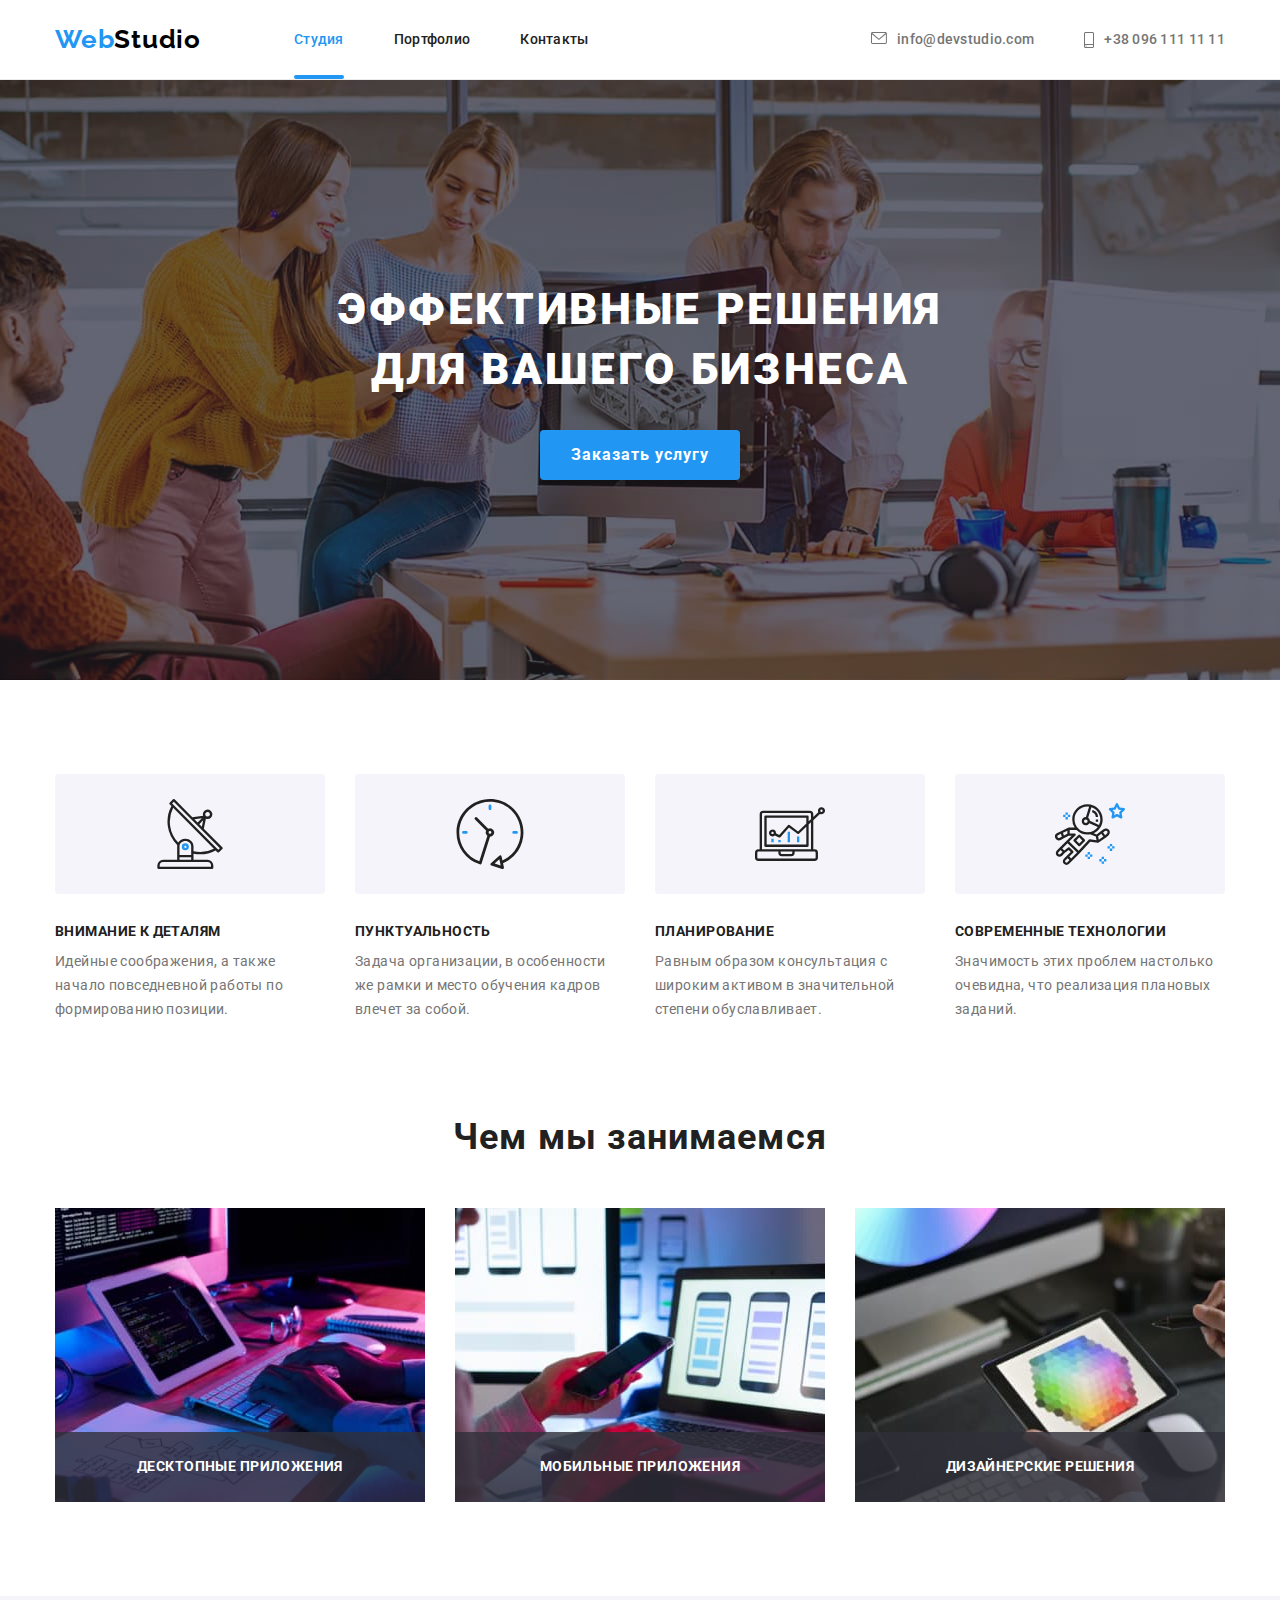
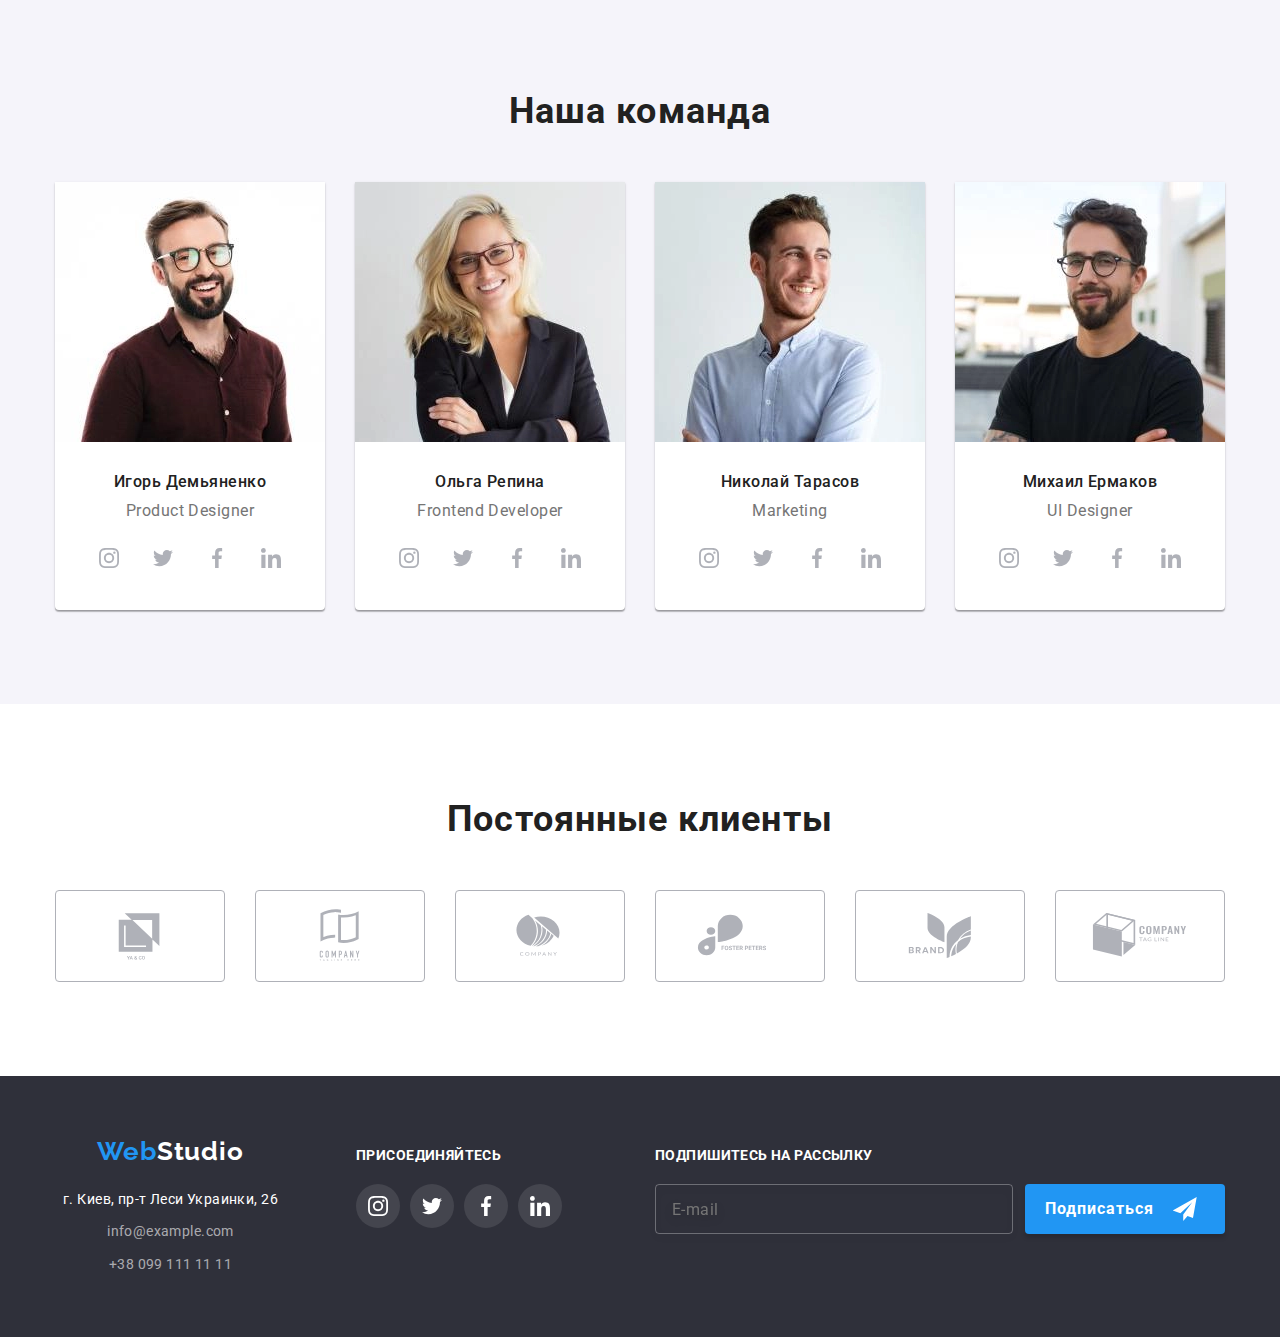
==== commit 3b4befb8: "done" ====
--- a/index.html
+++ b/index.html
@@ -18,62 +18,107 @@
     />
     <link rel="stylesheet" href="./css/main.min.css" />
   </head>
-  <body>
+  <body class="modal-open">
     <!-- Header -->
     <header class="header">
       <nav class="container nav">
         <a class="link logo nav__logo--position" href="./index.html" lang="en"
           ><span class="logo--blue">Web</span>Studio
         </a>
-
-        <ul class="list menu">
-          <li class="menu__item">
-            <a class="link menu__link menu__link--current" href="./index.html"
-              >Студия</a
+        <button
+          type="button"
+          class="menu-button"
+          aria-expanded="false"
+          aria-controls="menu-container"
+          data-menu-button
+        >
+          <svg
+            class="menu-button__icon"
+            width="40"
+            height="40"
+            aria-label="Переключатель мобильного меню"
+          >
+            <use class="icon-close" href="./images/svg/icons.svg#close"></use>
+            <use class="icon-menu" href="./images/svg/icons.svg#menu"></use>
+          </svg>
+        </button>
+
+        <div class="menu-container" id="menu-container" data-menu>
+          <ul class="list menu">
+            <li class="menu__item">
+              <a class="link menu__link menu__link--current" href="./index.html"
+                >Студия</a
+              >
+            </li>
+            <li class="menu__item">
+              <a class="link menu__link" href="./portfolio.html">Портфолио</a>
+            </li>
+            <li class="menu__item">
+              <a class="link menu__link" href="#">Контакты</a>
+            </li>
+          </ul>
+
+          <ul class="list contacts contacts--position">
+            <li
+              class="contacts__item contacts__item--position contacts__item--bottom"
             >
-          </li>
-          <li class="menu__item">
-            <a class="link menu__link" href="./portfolio.html">Портфолио</a>
-          </li>
-          <li class="menu__item">
-            <a class="link menu__link" href="#">Контакты</a>
-          </li>
-        </ul>
-
-        <ul class="list contacts contacts--position">
-          <li class="contacts__item--position">
-            <a
-              class="link contacts__link contacts__link--position"
-              href="mailto:info@devstudio.com"
-              title="Отправить письмо"
-            >
-              <svg
-                class="contacts__icon contacts__icon--position"
-                width="16"
-                height="12"
-              >
-                <use href="./images/svg/icons.svg#envelope"></use>
-              </svg>
-              info@devstudio.com</a
-            >
-          </li>
-          <li class="contacts__item--position">
-            <a
-              class="link contacts__link contacts__link--position"
-              href="tel:0961111111"
-              title="Набрать номер"
-            >
-              <svg
-                class="contacts__icon contacts__icon--position"
-                width="10"
-                height="16"
-              >
-                <use href="./images/svg/icons.svg#smartphone"></use>
-              </svg>
-              +38 096 111 11 11</a
-            >
-          </li>
-        </ul>
+              <a
+                class="link contacts__link contacts__link--position contacts__link--tel"
+                href="tel:0961111111"
+                title="Набрать номер"
+              >
+                <svg
+                  class="contacts__icon contacts__icon--position"
+                  width="10"
+                  height="16"
+                >
+                  <use href="./images/svg/icons.svg#smartphone"></use>
+                </svg>
+                +38 096 111 11 11</a
+              >
+            </li>
+            <li class="contacts__item contacts__item--position">
+              <a
+                class="link contacts__link contacts__link--position contacts__link--mail"
+                href="mailto:info@devstudio.com"
+                title="Отправить письмо"
+              >
+                <svg
+                  class="contacts__icon contacts__icon--position"
+                  width="16"
+                  height="12"
+                >
+                  <use href="./images/svg/icons.svg#envelope"></use>
+                </svg>
+                info@devstudio.com</a
+              >
+            </li>
+          </ul>
+          <ul class="list social-menu">
+            <li class="social-menu__item">
+              <a
+                href="https://www.instagram.com/"
+                class="link social-menu__link"
+                >Instagram</a
+              >
+            </li>
+            <li class="social-menu__item">
+              <a href="https://twitter.com/" class="link social-menu__link"
+                >Twitter</a
+              >
+            </li>
+            <li class="social-menu__item">
+              <a href="https://www.facebook.com/" class="link social-menu__link"
+                >Facebook</a
+              >
+            </li>
+            <li class="social-menu__item">
+              <a href="https://www.linkedin.com/" class="link social-menu__link"
+                >LinkedIn</a
+              >
+            </li>
+          </ul>
+        </div>
       </nav>
     </header>
     <main>
@@ -253,10 +298,15 @@
             <li class="about__item about__item--position">
               <img
                 class="about__img"
+                srcset="
+                  ./images/gallery/img_1.jpg    1x,
+                  ./images/gallery/img_1@2x.jpg 2x
+                "
                 src="./images/gallery/img_1.jpg"
                 alt="Создание кода для сайта"
                 width="370"
                 height="294"
+                loading="lazy"
               />
               <p class="about__text">ДЕСКТОПНЫЕ ПРИЛОЖЕНИЯ</p>
             </li>
@@ -264,10 +314,15 @@
             <li class="about__item about__item--position">
               <img
                 class="about__img"
+                srcset="
+                  ./images/gallery/img_2.jpg    1x,
+                  ./images/gallery/img_2@2x.jpg 2x
+                "
                 src="./images/gallery/img_2.jpg"
                 alt="Адаптация под мобильное утройство"
                 width="370"
                 height="294"
+                loading="lazy"
               />
               <p class="about__text">МОБИЛЬНЫЕ ПРИЛОЖЕНИЯ</p>
             </li>
@@ -275,10 +330,15 @@
             <li class="about__item">
               <img
                 class="about__img"
+                srcset="
+                  ./images/gallery/img_3.jpg    1x,
+                  ./images/gallery/img_3@2x.jpg 2x
+                "
                 src="./images/gallery/img_3.jpg"
                 alt="Выбор цветовой гаммы"
                 width="370"
                 height="294"
+                loading="lazy"
               />
               <p class="about__text">ДИЗАЙНЕРСКИЕ РЕШЕНИЯ</p>
             </li>
@@ -292,13 +352,74 @@
           <h2 class="subject subtitle">Наша команда</h2>
           <ul class="list employees__list">
             <li class="employees__item employees__item--position">
-              <img
+              <picture>
+                <source
+                  media="(min-width: 1200px)"
+                  srcset="
+                    ./images/employeese/ihor_1200.webp    1x,
+                    ./images/employeese/ihor_1200@2x.webp 2x
+                  "
+                  type="image/webp"
+                />
+                <source
+                  media="(min-width: 1200px)"
+                  srcset="
+                    ./images/employeese/ihor_1200.jpg    1x,
+                    ./images/employeese/ihor_1200@2x.jpg 2x
+                  "
+                  type="image/jpg"
+                />
+
+                <source
+                  media="(min-width: 768px)"
+                  srcset="
+                    ./images/employeese/ihor_768.webp    1x,
+                    ./images/employeese/ihor_768@2x.webp 2x
+                  "
+                  type="image/webp"
+                />
+                <source
+                  media="(min-width: 768px)"
+                  srcset="
+                    ./images/employeese/ihor_768.jpg    1x,
+                    ./images/employeese/ihor_768@2x.jpg 2x
+                  "
+                  type="image/jpg"
+                />
+
+                <source
+                  media="(min-width: 480px)"
+                  srcset="
+                    ./images/employeese/ihor_480.webp    1x,
+                    ./images/employeese/ihor_480@2x.webp 2x
+                  "
+                  type="image/webp"
+                />
+                <source
+                  media="(min-width: 480px)"
+                  srcset="
+                    ./images/employeese/ihor_480.jpg    1x,
+                    ./images/employeese/ihor_480@2x.jpg 2x
+                  "
+                  type="image/jpg"
+                />
+
+                <img
+                  class="employees__img"
+                  src="./images/employeese/ihor_480.jpg"
+                  alt="Наш сотрудник"
+                  width="450"
+                  height="460"
+                  loading="lazy"
+                />
+              </picture>
+              <!-- <img
                 class="employees__img"
                 src="./images/employeese/ihor.jpg"
                 alt="Наш сотрудник"
                 width="270"
                 height="260"
-              />
+              /> -->
               <div class="employees-box">
                 <h3 class="employees__name subtitle">Игорь Демьяненко</h3>
                 <p class="employess__job" lang="en">Product Designer</p>
@@ -360,13 +481,75 @@
             </li>
 
             <li class="employees__item employees__item--position">
-              <img
+              <picture>
+                <source
+                  media="(min-width: 1200px)"
+                  srcset="
+                    ./images/employeese/olha_1200.webp    1x,
+                    ./images/employeese/olha_1200@2x.webp 2x
+                  "
+                  type="image/webp"
+                />
+                <source
+                  media="(min-width: 1200px)"
+                  srcset="
+                    ./images/employeese/olha_1200.jpg    1x,
+                    ./images/employeese/olha_1200@2x.jpg 2x
+                  "
+                  type="image/jpg"
+                />
+
+                <source
+                  media="(min-width: 768px)"
+                  srcset="
+                    ./images/employeese/olha_768.webp    1x,
+                    ./images/employeese/olha_768@2x.webp 2x
+                  "
+                  type="image/webp"
+                />
+                <source
+                  media="(min-width: 768px)"
+                  srcset="
+                    ./images/employeese/olha_768.jpg    1x,
+                    ./images/employeese/olha_768@2x.jpg 2x
+                  "
+                  type="image/jpg"
+                />
+
+                <source
+                  media="(min-width: 480px)"
+                  srcset="
+                    ./images/employeese/olha_480.webp    1x,
+                    ./images/employeese/olha_480@2x.webp 2x
+                  "
+                  type="image/webp"
+                />
+                <source
+                  media="(min-width: 480px)"
+                  srcset="
+                    ./images/employeese/olha_480.jpg    1x,
+                    ./images/employeese/olha_480@2x.jpg 2x
+                  "
+                  type="image/jpg"
+                />
+
+                <img
+                  class="employees__img"
+                  src="./images/employeese/olha_480.jpg"
+                  alt="Наш сотрудник"
+                  width="450"
+                  height="460"
+                  loading="lazy"
+                />
+              </picture>
+
+              <!-- <img
                 class="employees__img"
                 src="./images/employeese/olha.jpg"
                 alt="Наш сотрудник"
                 width="270"
                 height="260"
-              />
+              /> -->
               <div class="employees-box">
                 <h3 class="employees__name subtitle">Ольга Репина</h3>
                 <p class="employess__job" lang="en">Frontend Developer</p>
@@ -428,13 +611,74 @@
             </li>
 
             <li class="employees__item employees__item--position">
-              <img
+              <picture>
+                <source
+                  media="(min-width: 1200px)"
+                  srcset="
+                    ./images/employeese/nikolay_1200.webp    1x,
+                    ./images/employeese/nikolay_1200@2x.webp 2x
+                  "
+                  type="image/webp"
+                />
+                <source
+                  media="(min-width: 1200px)"
+                  srcset="
+                    ./images/employeese/nikolay_1200.jpg    1x,
+                    ./images/employeese/nikolay_1200@2x.jpg 2x
+                  "
+                  type="image/jpg"
+                />
+
+                <source
+                  media="(min-width: 768px)"
+                  srcset="
+                    ./images/employeese/nikolay_768.webp    1x,
+                    ./images/employeese/nikolay_768@2x.webp 2x
+                  "
+                  type="image/webp"
+                />
+                <source
+                  media="(min-width: 768px)"
+                  srcset="
+                    ./images/employeese/nikolay_768.jpg    1x,
+                    ./images/employeese/nikolay_768@2x.jpg 2x
+                  "
+                  type="image/jpg"
+                />
+
+                <source
+                  media="(min-width: 480px)"
+                  srcset="
+                    ./images/employeese/nikolay_480.webp    1x,
+                    ./images/employeese/nikolay_480@2x.webp 2x
+                  "
+                  type="image/webp"
+                />
+                <source
+                  media="(min-width: 480px)"
+                  srcset="
+                    ./images/employeese/nikolay_480.jpg    1x,
+                    ./images/employeese/nikolay_480@2x.jpg 2x
+                  "
+                  type="image/jpg"
+                />
+
+                <img
+                  class="employees__img"
+                  src="./images/employeese/nikolay_480.jpg"
+                  alt="Наш сотрудник"
+                  width="450"
+                  height="460"
+                  loading="lazy"
+                />
+              </picture>
+              <!-- <img
                 class="employees__img"
                 src="./images/employeese/nikolay.jpg"
                 alt="Наш сотрудник"
                 width="270"
                 height="260"
-              />
+              /> -->
               <div class="employees-box">
                 <h3 class="employees__name subtitle">Николай Тарасов</h3>
                 <p class="employess__job" lang="en">Marketing</p>
@@ -496,13 +740,74 @@
             </li>
 
             <li class="employees__item">
-              <img
+              <picture>
+                <source
+                  media="(min-width: 1200px)"
+                  srcset="
+                    ./images/employeese/michail_1200.webp    1x,
+                    ./images/employeese/michail_1200@2x.webp 2x
+                  "
+                  type="image/webp"
+                />
+                <source
+                  media="(min-width: 1200px)"
+                  srcset="
+                    ./images/employeese/michail_1200.jpg    1x,
+                    ./images/employeese/michail_1200@2x.jpg 2x
+                  "
+                  type="image/jpg"
+                />
+
+                <source
+                  media="(min-width: 768px)"
+                  srcset="
+                    ./images/employeese/michail_768.webp    1x,
+                    ./images/employeese/michail_768@2x.webp 2x
+                  "
+                  type="image/webp"
+                />
+                <source
+                  media="(min-width: 768px)"
+                  srcset="
+                    ./images/employeese/michail_768.jpg    1x,
+                    ./images/employeese/michail_768@2x.jpg 2x
+                  "
+                  type="image/jpg"
+                />
+
+                <source
+                  media="(min-width: 480px)"
+                  srcset="
+                    ./images/employeese/michail_480.webp    1x,
+                    ./images/employeese/michail_480@2x.webp 2x
+                  "
+                  type="image/webp"
+                />
+                <source
+                  media="(min-width: 480px)"
+                  srcset="
+                    ./images/employeese/michail_480.jpg    1x,
+                    ./images/employeese/michail_480@2x.jpg 2x
+                  "
+                  type="image/jpg"
+                />
+
+                <img
+                  class="employees__img"
+                  src="./images/employeese/michail_480.jpg"
+                  alt="Наш сотрудник"
+                  width="450"
+                  height="460"
+                  loading="lazy"
+                />
+              </picture>
+              <!-- <img
                 class="employees__img"
                 src="./images/employeese/michail.jpg"
                 alt="Наш сотрудник"
                 width="270"
                 height="260"
-              />
+              /> -->
               <div class="employees-box">
                 <h3 class="employees__name subtitle">Михаил Ермаков</h3>
                 <p class="employess__job" lang="en">UI Designer</p>
@@ -644,7 +949,7 @@
 
     <footer class="footer">
       <div class="container footer--position">
-        <div class="footer__box">
+        <div class="footer__box footer__box--position">
           <a
             class="link logo logo--wite"
             href="./index.html"
@@ -686,7 +991,7 @@
             </ul>
           </address>
         </div>
-        <div class="footer__box">
+        <div class="footer__box footer__box--position">
           <h3 class="caption footer__title">ПРИСОЕДИНЯЙТЕСЬ</h3>
           <ul class="list social__list social__list--dark">
             <li class="social__item">
@@ -770,5 +1075,6 @@
       </div>
     </footer>
     <script src="./js/modal.js"></script>
+    <script src="./js/menu.js"></script>
   </body>
 </html>
--- a/css/main.min.css
+++ b/css/main.min.css
@@ -1,6 +1,2 @@
-:root{--main-font: "Roboto", sans-serif;--secondary-font: "Raleway", sans-serif;--main-text-color-theme-dark: #ffffff;--main-text-color-theme-light: #212121;--secondary-text-color-theme-light: #757575;--accent-color: #2196f3;--btn-background-color: #188ce8;--accent-background-color-dark: #2f303a;--accent-background-color-grey: #f5f4fa;--color-line-header: #ececec;--color-line-box: #eeeeee;--icon-color: #afb1b8;--background-icon-color-dark: #ffffff1a;--accent-second-color: #2196f3e6;--modal-background-color: #00000033;--modal-border-btn-color: #0000001a;--black: #000000;--background-dark-transparant: #2f303acc;--border-color-grey: #21212133;--color-text-grey: #ffffff99;--space-between-clients: 30px;--amount-of-clients: 6;--space-between-exemples: 30px;--ammount-of-exemples-on-line: 3;--timing-function: cubic-bezier(0.4, 0, 0.2, 1)}.visually-hidden{position:absolute;width:1px;height:1px;margin:-1px;border:0;padding:0;white-space:nowrap;-webkit-clip-path:inset(100%);clip-path:inset(100%);clip:rect(0 0 0 0);overflow:hidden}body{font-family:var(--main-font);color:var(--secondary-text-color-theme-light)}.subtitle{color:var(--main-text-color-theme-light)}.subject{margin-top:0;margin-bottom:50px;font-weight:700;font-size:36px;line-height:1.17;letter-spacing:0.03em}.list{padding:0;margin:0;list-style:none}.link{text-decoration:none;color:inherit}.container{width:1200px;padding-left:15px;padding-right:15px;margin-left:auto;margin-right:auto}.section{padding-top:94px;padding-bottom:94px}.centered{text-align:center}.logo{padding:24px 0px;font-family:var(--secondary-font);font-weight:700;font-size:26px;line-height:1.2;letter-spacing:0.03em;color:#000000}.logo--blue{color:var(--accent-color)}.logo--wite{color:var(--main-text-color-theme-dark)}.nav__logo--position{margin-right:93px}.btn{width:200px;height:50px;border-radius:4px;padding:10px 20px;border:none;display:-webkit-box;display:-ms-flexbox;display:flex;-webkit-box-align:center;-ms-flex-align:center;align-items:center;-webkit-box-pack:center;-ms-flex-pack:center;justify-content:center;font-weight:700;font-size:16px;line-height:1.88;text-align:center;letter-spacing:0.06em;color:var(--main-text-color-theme-dark);background:var(--accent-color);-webkit-box-shadow:0px 4px 4px rgba(0,0,0,0.15);box-shadow:0px 4px 4px rgba(0,0,0,0.15);cursor:pointer;-webkit-transition:background-color 250ms var(--timing-function);transition:background-color 250ms var(--timing-function)}.btn:hover,.btn:focus{background-color:var(--btn-background-color)}.btn__telegram{width:200px;fill:currentColor}.btn__telegram--position{margin-left:10px}.hero__btn--position{margin-left:auto;margin-right:auto}.form__btn--position{margin-left:auto;margin-right:auto}.action__bnt--position{margin-left:12px}.modal-btn{position:absolute;top:8px;right:8px;display:-webkit-box;display:-ms-flexbox;display:flex;-webkit-box-align:center;-ms-flex-align:center;align-items:center;display:flex;align-items:center;-webkit-box-pack:center;-ms-flex-pack:center;justify-content:center;width:30px;height:30px;border-radius:50%;padding:0;background-color:inherit;border:1px solid var(--modal-border-btn-color);color:var(--black);cursor:pointer;-webkit-transition:color 250ms var(--timing-function);transition:color 250ms var(--timing-function)}.modal-btn:hover,.modal-btn:focus{color:var(--accent-color)}.modal-btn__icon{fill:currentColor}.button__list{display:-webkit-box;display:-ms-flexbox;display:flex;-webkit-box-pack:center;-ms-flex-pack:center;justify-content:center}.button__list--position{margin-bottom:50px}.button__item--position{margin-left:8px}.button__pic{min-width:73px;height:38px;border-radius:4px;border:none;padding:6px 22px;color:var(--main-text-color-theme-light);background-color:var(--accent-background-color-grey);font-weight:500;font-size:16px;line-height:1.63;text-align:center;letter-spacing:0.03em;cursor:pointer;-webkit-transition:color 250ms var(--timing-function),background-color 250ms var(--timing-function),-webkit-box-shadow 250ms var(--timing-function);transition:color 250ms var(--timing-function),background-color 250ms var(--timing-function),-webkit-box-shadow 250ms var(--timing-function);transition:color 250ms var(--timing-function),background-color 250ms var(--timing-function),box-shadow 250ms var(--timing-function);transition:color 250ms var(--timing-function),background-color 250ms var(--timing-function),box-shadow 250ms var(--timing-function),-webkit-box-shadow 250ms var(--timing-function)}.button__pic:hover,.button__pic:focus,.button__pic--current{background-color:var(--accent-color);color:var(--main-text-color-theme-dark);-webkit-box-shadow:0px 3px 1px rgba(0,0,0,0.1),0px 1px 2px rgba(0,0,0,0.08),0px 2px 2px rgba(0,0,0,0.12);box-shadow:0px 3px 1px rgba(0,0,0,0.1),0px 1px 2px rgba(0,0,0,0.08),0px 2px 2px rgba(0,0,0,0.12)}.social__list{display:-webkit-box;display:-ms-flexbox;display:flex;width:206px;height:44px;margin-left:auto;margin-right:auto;color:var(--icon-color);-webkit-box-pack:justify;-ms-flex-pack:justify;justify-content:space-between}.social__list--dark{color:var(--main-text-color-theme-dark)}.social__item{width:44px;height:44px}.social__link{display:-webkit-box;display:-ms-flexbox;display:flex;width:100%;height:100%;border-radius:50%;-webkit-box-align:center;-ms-flex-align:center;align-items:center;-webkit-transition:color 250ms var(--timing-function),background-color 250ms var(--timing-function);transition:color 250ms var(--timing-function),background-color 250ms var(--timing-function)}.social__link:hover,.social__link:focus{color:var(--main-text-color-theme-dark);background-color:var(--accent-color)}.social__link--dark{background-color:var(--background-icon-color-dark)}.social__icon{fill:currentColor;margin-left:auto;margin-right:auto}.backdrop{position:fixed;top:0;left:0;z-index:10;width:100%;height:100%;background-color:var(--modal-background-color);-webkit-transition:opacity 250ms var(--timing-function),visibility 250ms var(--timing-function);transition:opacity 250ms var(--timing-function),visibility 250ms var(--timing-function)}.is-hidden{opacity:0;pointer-events:none;visibility:hidden}.modal{position:absolute;top:50%;left:50%;-webkit-transform:translate(-50%, -50%) scale(1);transform:translate(-50%, -50%) scale(1);width:528px;border-radius:4px;padding:40px;background-color:var(--main-text-color-theme-dark);-webkit-transition:-webkit-transform 250ms var(--timing-function);transition:-webkit-transform 250ms var(--timing-function);transition:transform 250ms var(--timing-function);transition:transform 250ms var(--timing-function), -webkit-transform 250ms var(--timing-function)}.is-hidden .modal{-webkit-transform:translate(-50%, -50%) scale(0.8);transform:translate(-50%, -50%) scale(0.8)}.modal-action{display:block;margin-bottom:12px;font-weight:700;font-size:20px;line-height:1.15;text-align:center;letter-spacing:0.03em;color:var(--main-text-color-theme-light)}.form__box{display:-webkit-box;display:-ms-flexbox;display:flex;-webkit-box-orient:vertical;-webkit-box-direction:normal;-ms-flex-direction:column;flex-direction:column}.form__label{position:relative;display:-webkit-box;display:-ms-flexbox;display:flex;-webkit-box-orient:vertical;-webkit-box-direction:normal;-ms-flex-direction:column;flex-direction:column;color:var(--main-text-color-theme-light)}.form__label--position{margin-bottom:10px}.form__span{font-weight:400;font-size:12px;line-height:1.17;letter-spacing:0.01em;color:var(--secondary-text-color-theme-light)}.form__input{display:block;width:100%;height:40px;padding-left:42px;border-radius:4px;border:1px solid var(--border-color-grey);outline:transparent;-webkit-transition:border-color 250ms var(--timing-function);transition:border-color 250ms var(--timing-function)}.form__input--position{margin-top:4px}.form__input:focus,.form__input:hover{border-color:var(--accent-color);cursor:pointer}.form__icon{position:absolute;left:12px;bottom:11px;fill:currentColor;-webkit-transition:fill 250ms var(--timing-function);transition:fill 250ms var(--timing-function)}.form__label:focus-within>.form__icon{fill:var(--accent-color)}.textarea{width:448px;height:120px;padding:12px 16px;resize:none}.agreement__label{display:-webkit-box;display:-ms-flexbox;display:flex;-webkit-box-align:center;-ms-flex-align:center;align-items:center;-webkit-box-pack:space-evenly;-ms-flex-pack:space-evenly;justify-content:space-evenly}.agreement__label--position{margin-top:20px;margin-bottom:30px}.agreement-box{display:inline-block;width:16px;height:15px;color:var(--main-text-color-theme-dark);border:2px solid var(--main-text-color-theme-light);display:-webkit-box;display:-ms-flexbox;display:flex;-webkit-box-align:center;-ms-flex-align:center;align-items:center;-webkit-box-pack:center;-ms-flex-pack:center;justify-content:center;border-radius:3px;cursor:pointer;-webkit-transition:border-color 250ms var(--timing-function),background-color 250ms var(--timing-function);transition:border-color 250ms var(--timing-function),background-color 250ms var(--timing-function)}.agreement__input:checked+.agreement-box{background-color:var(--accent-color);border:2px solid var(--accent-color)}.agreement__input:hover+.agreement-box,.agreement__input:focus+.agreement-box{border:2px solid var(--accent-color)}.agreement-box__icon{fill:currentColor}.agreement__text{margin:0;font-weight:400;font-size:14px;line-height:1.71;letter-spacing:0.03em;color:var(--secondary-text-color-theme-light)}.agreement__link{-webkit-text-decoration-line:underline;text-decoration-line:underline;color:var(--accent-color)}.header{border-bottom:1px solid var(--color-line-header)}.nav{display:-webkit-box;display:-ms-flexbox;display:flex;-webkit-box-align:center;-ms-flex-align:center;align-items:center}.list.menu{display:-webkit-box;display:-ms-flexbox;display:flex}.menu__item:not(:last-child){margin-right:50px}.menu__link{padding-top:32px;padding-bottom:32px;color:var(--main-text-color-theme-light);font-weight:500;font-size:14px;line-height:1.14;letter-spacing:0.02em;-webkit-transition:color 250ms var(--timing-function);transition:color 250ms var(--timing-function)}.menu__link--current{position:relative;color:var(--accent-color)}.menu__link--current::after{content:"";position:absolute;left:0;bottom:0;display:inline-block;width:100%;height:4px;border-radius:2px;background-color:var(--accent-color)}.menu__link:hover,.menu__link:focus{color:var(--accent-color)}.contacts--position{display:-webkit-box;display:-ms-flexbox;display:flex;margin-left:auto}.contacts__item--position:last-child{margin-left:50px}.contacts__link{display:-webkit-box;display:-ms-flexbox;display:flex;width:inherit;height:inherit;font-weight:500;font-size:14px;line-height:1.14;letter-spacing:0.02em;color:var(--secondary-text-color-theme-light);-webkit-transition:color 250ms var(--timing-function);transition:color 250ms var(--timing-function)}.contacts__link:hover,.contacts__link:focus{color:var(--accent-color)}.contacts__link--position{display:-webkit-inline-box;display:-ms-inline-flexbox;display:inline-flex;-webkit-box-align:center;-ms-flex-align:center;align-items:center}.contacts__icon{fill:currentColor}.contacts__icon--position{margin-right:10px}.hero{background:#c4c4c4;width:1600px;height:600px}.hero--position{margin-left:auto;margin-right:auto}.overlay{max-width:1600px;height:600px;background-image:-webkit-gradient(linear, left top, right top, from(rgba(47,48,58,0.4)), to(rgba(47,48,58,0.4))),url(../images/header/header_main_picture.jpg);background-image:linear-gradient(to right, rgba(47,48,58,0.4), rgba(47,48,58,0.4)),url(../images/header/header_main_picture.jpg);background-size:cover;background-position:center;background-color:var(--accent-background-color-dark);text-align:center}.overlay--position{margin-left:auto;margin-right:auto;padding-top:200px;padding-bottom:200px}.hero__title{max-width:696px;font-weight:900;font-size:44px;line-height:1.36;letter-spacing:0.06em;text-transform:uppercase;text-align:center;color:var(--main-text-color-theme-dark)}.hero__title--position{margin-left:auto;margin-right:auto;margin-top:0;margin-bottom:30px}.benefits__list{display:-webkit-box;display:-ms-flexbox;display:flex;-webkit-box-pack:justify;-ms-flex-pack:justify;justify-content:space-between}.benefits__item{width:calc((100% - 90px) / 4)}.benefits__item--position{margin-right:30px}.benefits__box{display:-webkit-box;display:-ms-flexbox;display:flex;-webkit-box-align:center;-ms-flex-align:center;align-items:center;-webkit-box-pack:center;-ms-flex-pack:center;justify-content:center;height:120px;border-radius:4px;background-color:var(--accent-background-color-grey)}.benefits__box--position{margin-bottom:30px}.caption{margin-top:0;font-weight:700;font-size:14px;line-height:1.14;letter-spacing:0.03em;text-transform:uppercase}.benefits__caption--position{margin-bottom:10px}.benefits__text{margin-top:0;margin-bottom:0;font-size:14px;line-height:1.71;letter-spacing:0.03em}.about{padding-top:0}.about__list{display:-webkit-box;display:-ms-flexbox;display:flex}.about__item{position:relative;width:calc((100% - 60px) / 3)}.about__item--position{margin-right:30px}.about__img{display:block}.about__text{position:absolute;bottom:0;left:0;width:100%;display:block;padding:27px 40px;margin:0;background-color:var(--background-dark-transparant);font-weight:700;font-size:14px;line-height:1.14;text-align:center;letter-spacing:0.03em;text-transform:uppercase;color:var(--main-text-color-theme-dark)}.employees{background-color:var(--accent-background-color-grey)}.employees__list{display:-webkit-box;display:-ms-flexbox;display:flex}.employees__item{width:calc((100% - 90px) / 4);padding-bottom:30px;background-color:var(--main-text-color-theme-dark);-webkit-box-shadow:0px 1px 3px rgba(0,0,0,0.12),0px 1px 1px rgba(0,0,0,0.14),0px 2px 1px rgba(0,0,0,0.2);box-shadow:0px 1px 3px rgba(0,0,0,0.12),0px 1px 1px rgba(0,0,0,0.14),0px 2px 1px rgba(0,0,0,0.2);border-radius:0px 0px 4px 4px}.employees__item--position{margin-right:30px}.employees__img{margin-bottom:30px}.employees__name{margin-top:0;margin-bottom:10px;font-weight:500;font-size:16px;line-height:1.19;letter-spacing:0.03em}.employess__job{margin-top:0;margin-bottom:16px;font-size:16px;line-height:1.19;letter-spacing:0.03em}.clients__list{display:-webkit-box;display:-ms-flexbox;display:flex}.clients__box{-ms-flex-preferred-size:calc(- (100% - ((var(--amount-of-clients) - 1) * var(--space-between-clients))) /- var(--amount-of-clients));flex-basis:calc(- (100% - ((var(--amount-of-clients) - 1) * var(--space-between-clients))) /- var(--amount-of-clients))}.clients__box:not(:last-child){margin-right:var(--space-between-clients)}.clients__link{display:-webkit-box;display:-ms-flexbox;display:flex;height:92px;border:1px solid var(--icon-color);border-radius:4px;-webkit-box-align:center;-ms-flex-align:center;align-items:center;color:var(--icon-color);-webkit-transition:color 250ms var(--timing-function),border-color 250ms var(--timing-function);transition:color 250ms var(--timing-function),border-color 250ms var(--timing-function)}.clients__link:hover,.clients__link:focus{color:var(--accent-color);border-color:var(--accent-color)}.clients__icon{width:106px;height:60px;margin-left:auto;margin-right:auto;fill:currentColor}.examples__list{display:-webkit-box;display:-ms-flexbox;display:flex;-ms-flex-wrap:wrap;flex-wrap:wrap}.examples__item{-ms-flex-preferred-size:calc((100% - ((var(--ammount-of-exemples-on-line) - 1) * var(--space-between-exemples))) / var(--ammount-of-exemples-on-line));flex-basis:calc((100% - ((var(--ammount-of-exemples-on-line) - 1) * var(--space-between-exemples))) / var(--ammount-of-exemples-on-line));position:relative}.examples__item:not(:nth-child(3n)){margin-right:var(--space-between-exemples)}.examples__item:not(:nth-last-child(-n+3)){margin-bottom:var(--space-between-exemples)}.examples__link{display:block;-webkit-transition:-webkit-box-shadow 250ms var(--timing-function);transition:-webkit-box-shadow 250ms var(--timing-function);transition:box-shadow 250ms var(--timing-function);transition:box-shadow 250ms var(--timing-function), -webkit-box-shadow 250ms var(--timing-function)}.examples__link:hover,.examples__link:focus{-webkit-box-shadow:0px 1px 1px rgba(0,0,0,0.12),0px 4px 4px rgba(0,0,0,0.06),1px 4px 6px rgba(0,0,0,0.16);box-shadow:0px 1px 1px rgba(0,0,0,0.12),0px 4px 4px rgba(0,0,0,0.06),1px 4px 6px rgba(0,0,0,0.16)}.examples__desc{margin-top:0;margin-bottom:0;font-size:16px;line-height:1.88;letter-spacing:0.03em}.examples__img{display:block}.examples__img--position{margin-top:0;margin-bottom:0}.examples__layer{position:relative;overflow:hidden}.exemples__text{content:"";position:absolute;top:0;left:0;width:100%;height:100%;display:-webkit-box;display:-ms-flexbox;display:flex;-webkit-box-align:center;-ms-flex-align:center;align-items:center;background-color:var(--accent-second-color);opacity:0;margin:0;padding-left:24px;padding-right:24px;font-weight:400;font-size:18px;line-height:1.55;letter-spacing:0.03em;color:var(--main-text-color-theme-dark);-webkit-transform:translateY(100%);transform:translateY(100%);-webkit-transition:opacity 250ms var(--timing-function),-webkit-transform 250ms var(--timing-function);transition:opacity 250ms var(--timing-function),-webkit-transform 250ms var(--timing-function);transition:transform 250ms var(--timing-function),opacity 250ms var(--timing-function);transition:transform 250ms var(--timing-function),opacity 250ms var(--timing-function),-webkit-transform 250ms var(--timing-function)}.examples__link:hover .exemples__text,.examples__link:focus .exemples__text{opacity:1;-webkit-transform:translateY(0);transform:translateY(0)}.examples__box{padding-top:20px;padding-bottom:20px;padding-left:24px;border-left:1px solid var(--color-line-box);border-bottom:1px solid var(--color-line-box);border-right:1px solid var(--color-line-box)}.examples__name{font-weight:700;font-size:18px;line-height:2;letter-spacing:0.06em;margin-top:0;margin-bottom:4px}.footer{padding-top:60px;padding-bottom:60px;background-color:var(--accent-background-color-dark)}.footer--position{display:-webkit-box;display:-ms-flexbox;display:flex;-webkit-box-align:baseline;-ms-flex-align:baseline;align-items:baseline}.footer__box:first-child{width:231px;margin-right:70px}.footer__box:nth-child(2){margin-right:93px}.footer__box--grow{-webkit-box-flex:1;-ms-flex-positive:1;flex-grow:1}.address{font-style:inherit}.address--position{margin-top:20px}.address__link{font-weight:400;font-size:14px;line-height:1.71;letter-spacing:0.03em}.address__link--white,.address__link--white:hover,.address__link--white:focus{color:var(--main-text-color-theme-dark)}.address__link--grey{color:rgba(255,255,255,0.6)}.address__item:not(:first-child){margin-top:9px}.footer__title{margin-bottom:20px;color:var(--main-text-color-theme-dark);display:block}.footer__action{display:-webkit-box;display:-ms-flexbox;display:flex;-webkit-box-pack:justify;-ms-flex-pack:justify;justify-content:space-between}.action__label{display:inline-block;-webkit-box-flex:1;-ms-flex-positive:1;flex-grow:1}.action__input{width:100%;height:50px;padding-top:15px;padding-bottom:15px;padding-left:16px;border:1px solid rgba(255,255,255,0.3);-webkit-filter:drop-shadow(0px 4px 4px rgba(0,0,0,0.15));filter:drop-shadow(0px 4px 4px rgba(0,0,0,0.15));border-radius:4px;background-color:inherit;outline:transparent;font-weight:400;font-size:16px;line-height:20px;letter-spacing:0.03em;color:var(--color-text-grey);-webkit-transition:border-color 250ms var(--timing-function);transition:border-color 250ms var(--timing-function)}.action__input:hover,.action__input:focus{border-color:var(--main-text-color-theme-dark)}
+:root{--main-font: "Roboto", sans-serif;--secondary-font: "Raleway", sans-serif;--main-text-color-theme-dark: #ffffff;--main-text-color-theme-light: #212121;--secondary-text-color-theme-light: #757575;--accent-color: #2196f3;--btn-background-color: #188ce8;--accent-background-color-dark: #2f303a;--accent-background-color-grey: #f5f4fa;--color-line-header: #ececec;--color-line-box: #eeeeee;--icon-color: #afb1b8;--background-icon-color-dark: #ffffff1a;--accent-second-color: #2196f3e6;--modal-background-color: #00000033;--modal-border-btn-color: #0000001a;--black: #000000;--background-dark-transparant: #2f303acc;--border-color-grey: #21212133;--color-text-grey: #ffffff99;--space-between-clients: 30px;--amount-of-clients: 6;--space-between-exemples: 30px;--ammount-of-exemples-on-line: 3;--timing-function: cubic-bezier(0.4, 0, 0.2, 1)}.visually-hidden{position:absolute;width:1px;height:1px;margin:-1px;border:0;padding:0;white-space:nowrap;-webkit-clip-path:inset(100%);clip-path:inset(100%);clip:rect(0 0 0 0);overflow:hidden}body{font-family:var(--main-font);color:var(--secondary-text-color-theme-light)}.subtitle{color:var(--main-text-color-theme-light)}.subject{margin-top:0;margin-bottom:30px;font-weight:700;font-size:28px;line-height:1.18;letter-spacing:0.03em;color:var(--main-text-color-theme-light)}@media screen and (min-width: 1200px){.subject{margin-bottom:50px;font-size:36px;line-height:1.17}}.caption{margin-top:0;font-weight:700;font-size:14px;line-height:1.14;letter-spacing:0.03em;text-transform:uppercase}@media screen and (min-width: 1200px){.caption{text-align:left}}.benefits__caption--position{margin-bottom:10px}.list{padding:0;margin:0;list-style:none}.link{text-decoration:none;color:inherit}img{display:block;max-width:100%;height:auto}.container{padding-left:15px;padding-right:15px;margin-left:auto;margin-right:auto}@media screen and (min-width: 480px){.container{width:480px}}@media screen and (min-width: 768px){.container{width:768px}}@media screen and (min-width: 1200px){.container{width:1200px}}.section{padding-top:60px;padding-bottom:60px}@media screen and (min-width: 1200px){.section{padding-top:94px;padding-bottom:94px}}.centered{text-align:center}.logo{padding:24px 0px;font-family:var(--secondary-font);font-weight:700;font-size:24px;line-height:1.17;letter-spacing:0.03em;color:#000000}.logo--blue{color:var(--accent-color)}.logo--wite{color:var(--main-text-color-theme-dark);padding-top:0;padding-bottom:0}@media screen and (min-width: 1200px){.logo{font-size:26px;line-height:1.2}}@media screen and (min-width: 768px){.nav__logo--position{margin-right:88px}}@media screen and (min-width: 1200px){.nav__logo--position{margin-right:93px}}.btn{width:200px;height:50px;border-radius:4px;padding:10px 20px;border:none;display:-webkit-box;display:-ms-flexbox;display:flex;-webkit-box-align:center;-ms-flex-align:center;align-items:center;-webkit-box-pack:center;-ms-flex-pack:center;justify-content:center;font-weight:700;font-size:16px;line-height:1.88;text-align:center;letter-spacing:0.06em;color:var(--main-text-color-theme-dark);background:var(--accent-color);-webkit-box-shadow:0px 4px 4px rgba(0,0,0,0.15);box-shadow:0px 4px 4px rgba(0,0,0,0.15);cursor:pointer;-webkit-transition:background-color 250ms var(--timing-function);transition:background-color 250ms var(--timing-function)}.btn:hover,.btn:focus{background-color:var(--btn-background-color)}.btn__telegram{width:200px;fill:currentColor}.btn__telegram--position{margin-left:10px}.hero__btn--position{margin-left:auto;margin-right:auto}.form__btn--position{margin-left:auto;margin-right:auto}@media screen and (max-width: 1199.98px){.action__bnt--position{margin-left:auto;margin-right:auto}}@media screen and (min-width: 1200px){.action__bnt--position{margin-left:12px}}.modal-btn{position:absolute;top:8px;right:8px;display:-webkit-box;display:-ms-flexbox;display:flex;-webkit-box-align:center;-ms-flex-align:center;align-items:center;display:flex;align-items:center;-webkit-box-pack:center;-ms-flex-pack:center;justify-content:center;width:30px;height:30px;border-radius:50%;padding:0;background-color:inherit;border:1px solid var(--modal-border-btn-color);color:var(--black);cursor:pointer;-webkit-transition:color 250ms var(--timing-function);transition:color 250ms var(--timing-function)}.modal-btn:hover,.modal-btn:focus{color:var(--accent-color)}.modal-btn__icon{fill:currentColor}.button__list{display:-webkit-box;display:-ms-flexbox;display:flex;-webkit-box-pack:center;-ms-flex-pack:center;justify-content:center}@media screen and (max-width: 767.98px){.button__list{-ms-flex-wrap:wrap;flex-wrap:wrap;-webkit-box-pack:start;-ms-flex-pack:start;justify-content:flex-start;margin-top:-15px}}.button__list--position{margin-bottom:40px}@media screen and (min-width: 768px){.button__list--position{margin-bottom:30px}}@media screen and (min-width: 1200px){.button__list--position{margin-bottom:50px}}@media screen and (max-width: 767.98px){.button__item{margin-top:15px}}.button__item--position{margin-right:8px}.button__pic{min-width:73px;height:38px;border-radius:4px;border:none;padding:6px 22px;color:var(--main-text-color-theme-light);background-color:var(--accent-background-color-grey);font-weight:500;font-size:16px;line-height:1.63;text-align:center;letter-spacing:0.03em;cursor:pointer;-webkit-transition:color 250ms var(--timing-function),background-color 250ms var(--timing-function),-webkit-box-shadow 250ms var(--timing-function);transition:color 250ms var(--timing-function),background-color 250ms var(--timing-function),-webkit-box-shadow 250ms var(--timing-function);transition:color 250ms var(--timing-function),background-color 250ms var(--timing-function),box-shadow 250ms var(--timing-function);transition:color 250ms var(--timing-function),background-color 250ms var(--timing-function),box-shadow 250ms var(--timing-function),-webkit-box-shadow 250ms var(--timing-function)}.button__pic:hover,.button__pic:focus,.button__pic--current{background-color:var(--accent-color);color:var(--main-text-color-theme-dark);-webkit-box-shadow:0px 3px 1px rgba(0,0,0,0.1),0px 1px 2px rgba(0,0,0,0.08),0px 2px 2px rgba(0,0,0,0.12);box-shadow:0px 3px 1px rgba(0,0,0,0.1),0px 1px 2px rgba(0,0,0,0.08),0px 2px 2px rgba(0,0,0,0.12)}.social__list{display:-webkit-box;display:-ms-flexbox;display:flex;width:206px;height:44px;margin-left:auto;margin-right:auto;color:var(--icon-color);-webkit-box-pack:justify;-ms-flex-pack:justify;justify-content:space-between}.social__list--dark{color:var(--main-text-color-theme-dark)}.social__item{width:44px;height:44px}.social__link{display:-webkit-box;display:-ms-flexbox;display:flex;width:100%;height:100%;border-radius:50%;-webkit-box-align:center;-ms-flex-align:center;align-items:center;-webkit-transition:color 250ms var(--timing-function),background-color 250ms var(--timing-function);transition:color 250ms var(--timing-function),background-color 250ms var(--timing-function)}.social__link:hover,.social__link:focus{color:var(--main-text-color-theme-dark);background-color:var(--accent-color)}.social__link--dark{background-color:var(--background-icon-color-dark)}.social__icon{fill:currentColor;margin-left:auto;margin-right:auto}.backdrop{position:fixed;top:0;left:0;z-index:20;width:100%;height:100%;padding-left:15px;padding-right:15px;overflow-y:auto;background-color:var(--modal-background-color);-webkit-transition:opacity 250ms var(--timing-function),visibility 250ms var(--timing-function);transition:opacity 250ms var(--timing-function),visibility 250ms var(--timing-function)}.is-hidden{opacity:0;pointer-events:none;visibility:hidden}.modal{position:absolute;top:50%;left:50%;width:528px;border-radius:4px;padding:40px;background-color:var(--main-text-color-theme-dark);-webkit-transform:translate(-50%, -50%) scale(1);transform:translate(-50%, -50%) scale(1);-webkit-transition:-webkit-transform 250ms var(--timing-function);transition:-webkit-transform 250ms var(--timing-function);transition:transform 250ms var(--timing-function);transition:transform 250ms var(--timing-function), -webkit-transform 250ms var(--timing-function)}@media screen and (max-width: 480px){.modal{max-width:calc(100% - 30px)}}@media screen and (min-width: 480px) and (max-width: 767px){.modal{width:450px}}.is-hidden .modal{-webkit-transform:translate(-50%, -50%) scale(0.8);transform:translate(-50%, -50%) scale(0.8)}.modal-action{display:block;margin-bottom:12px;font-weight:700;font-size:20px;line-height:1.15;text-align:center;letter-spacing:0.03em;color:var(--main-text-color-theme-light)}.form__box{display:-webkit-box;display:-ms-flexbox;display:flex;-webkit-box-orient:vertical;-webkit-box-direction:normal;-ms-flex-direction:column;flex-direction:column}.form__label{position:relative;display:-webkit-box;display:-ms-flexbox;display:flex;-webkit-box-orient:vertical;-webkit-box-direction:normal;-ms-flex-direction:column;flex-direction:column;color:var(--main-text-color-theme-light)}.form__label--position{margin-bottom:10px}.form__span{font-weight:400;font-size:12px;line-height:1.17;letter-spacing:0.01em;color:var(--secondary-text-color-theme-light)}.form__input{display:block;width:100%;height:40px;padding-left:42px;border-radius:4px;border:1px solid var(--border-color-grey);outline:transparent;-webkit-transition:border-color 250ms var(--timing-function);transition:border-color 250ms var(--timing-function)}.form__input--position{margin-top:4px}.form__input:focus,.form__input:hover{border-color:var(--accent-color);cursor:pointer}.form__icon{position:absolute;left:12px;bottom:11px;fill:currentColor;-webkit-transition:fill 250ms var(--timing-function);transition:fill 250ms var(--timing-function)}.form__label:focus-within>.form__icon{fill:var(--accent-color)}.textarea{width:100%;height:120px;padding:12px 16px;resize:none}.agreement__label{display:-webkit-box;display:-ms-flexbox;display:flex;-webkit-box-align:center;-ms-flex-align:center;align-items:center;-webkit-box-pack:center;-ms-flex-pack:center;justify-content:center}.agreement__label--position{margin-top:20px;margin-bottom:30px}.agreement-box{display:inline-block;width:16px;height:15px;color:var(--main-text-color-theme-dark);border:2px solid var(--main-text-color-theme-light);display:-webkit-box;display:-ms-flexbox;display:flex;-webkit-box-align:center;-ms-flex-align:center;align-items:center;-webkit-box-pack:center;-ms-flex-pack:center;justify-content:center;border-radius:3px;cursor:pointer;-webkit-transition:border-color 250ms var(--timing-function),background-color 250ms var(--timing-function);transition:border-color 250ms var(--timing-function),background-color 250ms var(--timing-function)}.agreement__input:checked+.agreement-box{background-color:var(--accent-color);border:2px solid var(--accent-color)}.agreement__input:hover+.agreement-box,.agreement__input:focus+.agreement-box{border:2px solid var(--accent-color)}.agreement-box__icon{fill:currentColor}.agreement__text{margin:0;font-weight:400;font-size:14px;line-height:1.71;letter-spacing:0.03em;color:var(--secondary-text-color-theme-light)}@media screen and (max-width: 1199.98px){.agreement__text{padding-left:8px;font-size:12px;line-height:1.17}}.agreement__link{-webkit-text-decoration-line:underline;text-decoration-line:underline;color:var(--accent-color)}.header{position:relative;border-bottom:1px solid var(--color-line-header)}.nav{display:-webkit-box;display:-ms-flexbox;display:flex;-webkit-box-align:center;-ms-flex-align:center;align-items:center;-webkit-box-pack:justify;-ms-flex-pack:justify;justify-content:space-between;min-height:60px}@media screen and (min-width: 768px){.nav{-webkit-box-pack:start;-ms-flex-pack:start;justify-content:start}}.menu-button{display:-webkit-inline-box;display:-ms-inline-flexbox;display:inline-flex;margin:0;padding:0;border:none;background-color:transparent;z-index:15;color:var(--black);-webkit-transition:color 250ms var(--timing-function);transition:color 250ms var(--timing-function)}.menu-button .icon-close{display:none}@media screen and (min-width: 768px){.menu-button{display:none}}.menu-button:hover,.menu-button:focus{color:var(--accent-color)}.menu-button.is-open .icon-close{display:block}.menu-button.is-open .icon-menu{display:none}.menu-button__icon{fill:currentColor}.menu-container{background-color:var(--main-text-color-theme-dark);padding:40px 48px;text-align:center;z-index:10}.menu-container.is-open{display:-webkit-box;display:-ms-flexbox;display:flex;-webkit-box-orient:vertical;-webkit-box-direction:normal;-ms-flex-direction:column;flex-direction:column;-webkit-transform:translateY(0);transform:translateY(0)}@media screen and (max-width: 767px){.menu-container{position:absolute;top:0;left:0;width:100%;height:100vh;text-align:left;-webkit-transform:translateY(-101%);transform:translateY(-101%);-webkit-transition:-webkit-transform 250ms var(--timing-function);transition:-webkit-transform 250ms var(--timing-function);transition:transform 250ms var(--timing-function);transition:transform 250ms var(--timing-function), -webkit-transform 250ms var(--timing-function)}}@media screen and (min-width: 768px){.menu-container{position:static;padding-left:0;padding-right:0;padding-top:0px;padding-bottom:0px;display:-webkit-box;display:-ms-flexbox;display:flex;-webkit-box-align:center;-ms-flex-align:center;align-items:center;-webkit-box-flex:1;-ms-flex-positive:1;flex-grow:1;-webkit-box-pack:justify;-ms-flex-pack:justify;justify-content:space-between}}@media screen and (min-width: 768px){.header .menu-container{display:-webkit-box;display:-ms-flexbox;display:flex}}@media screen and (max-width: 767px){.list.menu{-webkit-box-flex:1;-ms-flex-positive:1;flex-grow:1;padding-bottom:32px}}@media screen and (min-width: 768px){.list.menu{display:-webkit-box;display:-ms-flexbox;display:flex;-webkit-box-align:center;-ms-flex-align:center;align-items:center;-webkit-box-pack:center;-ms-flex-pack:center;justify-content:center}}@media screen and (max-width: 767px){.menu__item:not(:last-child){margin-bottom:32px}}@media screen and (min-width: 768px){.menu__item:not(:last-child){margin-right:50px}}.menu__link{-webkit-transition:color 250ms var(--timing-function);transition:color 250ms var(--timing-function)}@media screen and (max-width: 767px){.menu__link{font-weight:500;font-size:40px;line-height:1.18;text-align:center;letter-spacing:0.02em;color:var(--main-text-color-theme-light)}}@media screen and (min-width: 768px){.menu__link{padding-top:32px;padding-bottom:32px;color:var(--main-text-color-theme-light);font-weight:500;font-size:14px;line-height:1.14;letter-spacing:0.02em}.menu__link--current::after{content:"";position:absolute;left:0;bottom:0;display:inline-block;width:100%;height:4px;border-radius:2px;background-color:var(--accent-color)}}.menu__link--current{position:relative;color:var(--accent-color)}.menu__link:hover,.menu__link:focus{color:var(--accent-color)}@media screen and (max-width: 767px){.contacts--position{margin-bottom:64px}}@media screen and (min-width: 768px){.contacts{display:-webkit-box;display:-ms-flexbox;display:flex;-webkit-box-orient:vertical;-webkit-box-direction:normal;-ms-flex-direction:column;flex-direction:column}}@media screen and (min-width: 1200px){.contacts{-webkit-box-orient:horizontal;-webkit-box-direction:normal;-ms-flex-direction:row;flex-direction:row}}@media screen and (min-width: 1200px){.contacts__item--position:first-child{margin-left:50px}}@media screen and (max-width: 767px){.contacts__item--bottom{padding-bottom:32px}}@media screen and (min-width: 768px){.contacts__item--bottom{-webkit-box-ordinal-group:2;-ms-flex-order:1;order:1}}@media screen and (min-width: 768px) and (max-width: 1199px){.contacts__item--bottom{margin-top:10px}}.contacts__link{font-weight:500;letter-spacing:0.02em;color:var(--secondary-text-color-theme-light);-webkit-transition:color 250ms var(--timing-function);transition:color 250ms var(--timing-function)}@media screen and (max-width: 767px){.contacts__link--tel{font-size:34px;line-height:1.18;color:var(--accent-color)}.contacts__link--mail{font-size:24px;line-height:1.17}}@media screen and (min-width: 768px){.contacts__link{display:-webkit-box;display:-ms-flexbox;display:flex;font-size:14px;line-height:1.14}}.contacts__link:hover,.contacts__link:focus{color:var(--accent-color)}@media screen and (max-width: 767px){.contacts__icon{display:none}}@media screen and (min-width: 768px){.contacts__icon{fill:currentColor}.contacts__icon--position{margin-right:10px}}@media screen and (max-width: 767px){.social-menu{display:-webkit-box;display:-ms-flexbox;display:flex;-ms-flex-wrap:wrap;flex-wrap:wrap;font-weight:500;font-size:18px;line-height:1.22;letter-spacing:0.02em;color:var(--accent-color)}.social-menu__item:nth-child(-n+3){padding-right:9px;border-right:1px solid var(--border-color-grey);margin-right:10px}}@media screen and (min-width: 768px){.social-menu{display:none}}.hero{background:#c4c4c4}@media screen and (min-width: 480px){.hero{max-width:767px}}@media screen and (min-width: 768px){.hero{max-width:1199px}}@media screen and (min-width: 1200px){.hero{max-width:1600px;height:600px}}.hero--position{margin-left:auto;margin-right:auto}.overlay{max-width:1600px;background-size:cover;background-repeat:no-repeat;background-position:center;text-align:center;background-image:-webkit-gradient(linear, left top, right top, from(rgba(47,48,58,0.4)), to(rgba(47,48,58,0.4))),url(../images/header/header_main_picture_480.jpg);background-image:linear-gradient(to right, rgba(47,48,58,0.4), rgba(47,48,58,0.4)),url(../images/header/header_main_picture_480.jpg)}@media (min-device-pixel-ratio: 2), (-webkit-min-device-pixel-ratio: 2), (min-resolution: 192dpi), (min-resolution: 2dppx){.overlay{background-image:-webkit-gradient(linear, left top, right top, from(rgba(47,48,58,0.4)), to(rgba(47,48,58,0.4))),url(../images/header/header_main_picture_480@2x.jpg);background-image:linear-gradient(to right, rgba(47,48,58,0.4), rgba(47,48,58,0.4)),url(../images/header/header_main_picture_480@2x.jpg)}}@media screen and (min-width: 768px){.overlay{background-image:-webkit-gradient(linear, left top, right top, from(rgba(47,48,58,0.4)), to(rgba(47,48,58,0.4))),url(../images/header/header_main_picture_768.jpg);background-image:linear-gradient(to right, rgba(47,48,58,0.4), rgba(47,48,58,0.4)),url(../images/header/header_main_picture_768.jpg)}}@media screen and (min-width: 768px) and (min-device-pixel-ratio: 2), screen and (min-width: 768px) and (-webkit-min-device-pixel-ratio: 2), screen and (min-width: 768px) and (min-resolution: 192dpi), screen and (min-width: 768px) and (min-resolution: 2dppx){.overlay{background-image:-webkit-gradient(linear, left top, right top, from(rgba(47,48,58,0.4)), to(rgba(47,48,58,0.4))),url(../images/header/header_main_picture_768@2x.jpg);background-image:linear-gradient(to right, rgba(47,48,58,0.4), rgba(47,48,58,0.4)),url(../images/header/header_main_picture_768@2x.jpg)}}@media screen and (min-width: 1200px){.overlay{background-image:-webkit-gradient(linear, left top, right top, from(rgba(47,48,58,0.4)), to(rgba(47,48,58,0.4))),url(../images/header/header_main_picture_1200.jpg);background-image:linear-gradient(to right, rgba(47,48,58,0.4), rgba(47,48,58,0.4)),url(../images/header/header_main_picture_1200.jpg)}}@media screen and (min-width: 1200px) and (min-device-pixel-ratio: 2), screen and (min-width: 1200px) and (-webkit-min-device-pixel-ratio: 2), screen and (min-width: 1200px) and (min-resolution: 192dpi), screen and (min-width: 1200px) and (min-resolution: 2dppx){.overlay{background-image:-webkit-gradient(linear, left top, right top, from(rgba(47,48,58,0.4)), to(rgba(47,48,58,0.4))),url(../images/header/header_main_picture_1200@2x.jpg);background-image:linear-gradient(to right, rgba(47,48,58,0.4), rgba(47,48,58,0.4)),url(../images/header/header_main_picture_1200@2x.jpg)}}.overlay--position{margin-left:auto;margin-right:auto;padding-top:118px;padding-bottom:118px}@media screen and (min-width: 1200px){.overlay--position{padding-top:200px;padding-bottom:200px}}.hero__title{max-width:360px;font-weight:900;font-size:26px;line-height:1.62;letter-spacing:0.06em;text-transform:uppercase;color:var(--main-text-color-theme-dark)}@media screen and (min-width: 1200px){.hero__title{max-width:696px;font-size:44px;line-height:1.36}}.hero__title--position{margin-left:auto;margin-right:auto;margin-top:0;margin-bottom:30px}@media screen and (min-width: 768px){.benefits__list{display:-webkit-box;display:-ms-flexbox;display:flex;-webkit-box-pack:justify;-ms-flex-pack:justify;justify-content:space-between;-ms-flex-wrap:wrap;flex-wrap:wrap}}@media screen and (max-width: 1199.98px){.benefits__item{margin-bottom:30px}}@media screen and (min-width: 768px){.benefits__item{width:calc((100% - 15px * 2) / 2)}.benefits__item:nth-last-child(-n+2){margin-bottom:0}}@media screen and (min-width: 1200px){.benefits__item{width:calc((100% - 90px) / 4)}.benefits__item--position{margin-right:30px}}.benefits__box{display:-webkit-box;display:-ms-flexbox;display:flex;-webkit-box-align:center;-ms-flex-align:center;align-items:center;-webkit-box-pack:center;-ms-flex-pack:center;justify-content:center;height:120px;border-radius:4px;background-color:var(--accent-background-color-grey)}.benefits__box--position{margin-bottom:30px}.caption{margin-top:0;font-weight:700;font-size:14px;line-height:1.14;letter-spacing:0.03em;text-transform:uppercase}@media screen and (max-width: 767.98px){.caption{text-align:center}}.benefits__caption--position{margin-bottom:10px}.benefits__text{margin-top:0;margin-bottom:0;font-weight:400;font-size:14px;line-height:1.71;letter-spacing:0.03em}.about{padding-top:0}@media screen and (max-width: 1199.98px){.about{display:none}}.about__list{display:-webkit-box;display:-ms-flexbox;display:flex}.about__item{position:relative;width:calc((100% - 60px) / 3)}.about__item--position{margin-right:30px}.about__img{display:block}.about__text{position:absolute;bottom:0;left:0;width:100%;display:block;padding:27px 40px;margin:0;background-color:var(--background-dark-transparant);font-weight:700;font-size:14px;line-height:1.14;text-align:center;letter-spacing:0.03em;text-transform:uppercase;color:var(--main-text-color-theme-dark)}.employees{background-color:var(--accent-background-color-grey)}@media screen and (min-width: 768px){.employees__list{display:-webkit-box;display:-ms-flexbox;display:flex;-ms-flex-wrap:wrap;flex-wrap:wrap;-webkit-box-pack:justify;-ms-flex-pack:justify;justify-content:space-between}}.employees__item{padding-bottom:24px;background-color:var(--main-text-color-theme-dark);-webkit-box-shadow:0px 1px 3px rgba(0,0,0,0.12),0px 1px 1px rgba(0,0,0,0.14),0px 2px 1px rgba(0,0,0,0.2);box-shadow:0px 1px 3px rgba(0,0,0,0.12),0px 1px 1px rgba(0,0,0,0.14),0px 2px 1px rgba(0,0,0,0.2);border-radius:0px 0px 4px 4px}@media screen and (max-width: 767.98px){.employees__item:not(:last-child){margin-bottom:30px}}@media screen and (min-width: 768px) and (max-width: 1199.98px){.employees__item{width:calc((100% - 30px) / 2)}.employees__item:nth-child(-n+2){margin-bottom:30px}}@media screen and (min-width: 1200px){.employees__item{width:calc((100% - 90px) / 4);padding-bottom:30px}}.employees__img{margin-bottom:30px}.employees__name{margin-top:0;margin-bottom:10px;font-weight:500;font-size:16px;line-height:1.19;letter-spacing:0.03em}.employess__job{margin-top:0;margin-bottom:16px;font-size:16px;line-height:1.19;letter-spacing:0.03em}.clients__list{display:-webkit-box;display:-ms-flexbox;display:flex;-ms-flex-wrap:wrap;flex-wrap:wrap;margin:-15px}.clients__box{-ms-flex-preferred-size:calc((100% - 2 * var(--space-between-clients)) / 2);flex-basis:calc((100% - 2 * var(--space-between-clients)) / 2);margin:15px}@media screen and (min-width: 768px){.clients__box{-ms-flex-preferred-size:calc((100% - 3 * var(--space-between-clients)) / 3);flex-basis:calc((100% - 3 * var(--space-between-clients)) / 3)}}@media screen and (min-width: 1200px){.clients__box{-ms-flex-preferred-size:calc((100% - 6 * var(--space-between-clients)) / 6);flex-basis:calc((100% - 6 * var(--space-between-clients)) / 6)}}.clients__link{display:-webkit-box;display:-ms-flexbox;display:flex;height:92px;border:1px solid var(--icon-color);border-radius:4px;-webkit-box-align:center;-ms-flex-align:center;align-items:center;color:var(--icon-color);-webkit-transition:color 250ms var(--timing-function),border-color 250ms var(--timing-function);transition:color 250ms var(--timing-function),border-color 250ms var(--timing-function)}.clients__link:hover,.clients__link:focus{color:var(--accent-color);border-color:var(--accent-color)}.clients__icon{width:106px;height:60px;margin-left:auto;margin-right:auto;fill:currentColor}@media screen and (min-width: 768px){.examples__list{display:-webkit-box;display:-ms-flexbox;display:flex;-ms-flex-wrap:wrap;flex-wrap:wrap}}.examples__item{max-width:100%}@media screen and (max-width: 767.98px){.examples__item:nth-child(n+2){margin-top:30px}}@media screen and (min-width: 768px) and (max-width: 1199.98px){.examples__item{-ms-flex-preferred-size:calc((100% - 30px) / 2);flex-basis:calc((100% - 30px) / 2)}.examples__item:nth-child(even){margin-left:var(--space-between-exemples)}.examples__item:nth-child(n+3){margin-top:var(--space-between-exemples)}}@media screen and (min-width: 1200px){.examples__item{-ms-flex-preferred-size:calc((100% - ((var(--ammount-of-exemples-on-line) - 1) * var(--space-between-exemples))) / var(--ammount-of-exemples-on-line));flex-basis:calc((100% - ((var(--ammount-of-exemples-on-line) - 1) * var(--space-between-exemples))) / var(--ammount-of-exemples-on-line));position:relative}.examples__item:not(:nth-child(3n)){margin-right:var(--space-between-exemples)}.examples__item:not(:nth-last-child(-n+3)){margin-bottom:var(--space-between-exemples)}}.examples__link{display:-webkit-box;display:-ms-flexbox;display:flex;-webkit-box-orient:vertical;-webkit-box-direction:normal;-ms-flex-direction:column;flex-direction:column;height:100%;-webkit-transition:-webkit-box-shadow 250ms var(--timing-function);transition:-webkit-box-shadow 250ms var(--timing-function);transition:box-shadow 250ms var(--timing-function);transition:box-shadow 250ms var(--timing-function), -webkit-box-shadow 250ms var(--timing-function)}.examples__link:hover,.examples__link:focus{-webkit-box-shadow:0px 1px 1px rgba(0,0,0,0.12),0px 4px 4px rgba(0,0,0,0.06),1px 4px 6px rgba(0,0,0,0.16);box-shadow:0px 1px 1px rgba(0,0,0,0.12),0px 4px 4px rgba(0,0,0,0.06),1px 4px 6px rgba(0,0,0,0.16)}.examples__desc{margin-top:0;margin-bottom:0;font-size:16px;line-height:1.88;letter-spacing:0.03em}.examples__img{display:block}.examples__img--position{margin-top:0;margin-bottom:0}.examples__layer{position:relative;overflow:hidden}.exemples__text{content:"";position:absolute;top:0;left:0;width:100%;height:100%;display:-webkit-box;display:-ms-flexbox;display:flex;-webkit-box-align:center;-ms-flex-align:center;align-items:center;background-color:var(--accent-second-color);opacity:0;margin:0;padding-left:24px;padding-right:24px;font-weight:400;font-size:18px;line-height:1.55;letter-spacing:0.03em;color:var(--main-text-color-theme-dark);-webkit-transform:translateY(100%);transform:translateY(100%);-webkit-transition:opacity 250ms var(--timing-function),-webkit-transform 250ms var(--timing-function);transition:opacity 250ms var(--timing-function),-webkit-transform 250ms var(--timing-function);transition:transform 250ms var(--timing-function),opacity 250ms var(--timing-function);transition:transform 250ms var(--timing-function),opacity 250ms var(--timing-function),-webkit-transform 250ms var(--timing-function)}.examples__link:hover .exemples__text,.examples__link:focus .exemples__text{opacity:1;-webkit-transform:translateY(0);transform:translateY(0)}.examples__box{padding-top:20px;padding-bottom:20px;padding-left:24px;padding-right:24px;-webkit-box-flex:1;-ms-flex-positive:1;flex-grow:1;border-left:1px solid var(--color-line-box);border-bottom:1px solid var(--color-line-box);border-right:1px solid var(--color-line-box)}.examples__name{font-weight:700;font-size:18px;line-height:2;letter-spacing:0.06em;margin-top:0;margin-bottom:4px}.footer{padding-top:60px;padding-bottom:60px;background-color:var(--accent-background-color-dark)}.footer--position{text-align:center}@media screen and (min-width: 768px){.footer--position{display:-webkit-box;display:-ms-flexbox;display:flex;-ms-flex-wrap:wrap;flex-wrap:wrap;-webkit-box-align:baseline;-ms-flex-align:baseline;align-items:baseline;-ms-flex-pack:distribute;justify-content:space-around}}@media screen and (min-width: 1200px){.footer__box:first-child{width:231px;margin-right:70px}.footer__box:nth-child(2){margin-right:93px}}@media screen and (max-width: 1199.98px){.footer__box--position{margin-bottom:60px}}.footer__box--grow{-webkit-box-flex:1;-ms-flex-positive:1;flex-grow:1}.address{font-style:inherit}.address--position{margin-top:20px}.address__link{font-weight:400;font-size:14px;line-height:1.71;letter-spacing:0.03em}.address__link--white,.address__link--white:hover,.address__link--white:focus{color:var(--main-text-color-theme-dark)}.address__link--grey{color:rgba(255,255,255,0.6)}.address__item:nth-child(n+2){margin-top:8px}@media screen and (min-width: 1200px){.address__item:nth-child(n+2){margin-top:9px}}.footer__title{margin-bottom:20px;color:var(--main-text-color-theme-dark);display:block}@media screen and (min-width: 1200px){.footer__action{display:-webkit-box;display:-ms-flexbox;display:flex;-webkit-box-pack:justify;-ms-flex-pack:justify;justify-content:space-between}}.action__label{display:block;-webkit-box-flex:1;-ms-flex-positive:1;flex-grow:1}@media screen and (max-width: 1199.98px){.action__label{margin-bottom:20px}}.action__input{width:100%;height:50px;padding-top:15px;padding-bottom:15px;padding-left:16px;border:1px solid rgba(255,255,255,0.3);-webkit-filter:drop-shadow(0px 4px 4px rgba(0,0,0,0.15));filter:drop-shadow(0px 4px 4px rgba(0,0,0,0.15));border-radius:4px;background-color:inherit;outline:transparent;font-weight:400;font-size:16px;line-height:20px;letter-spacing:0.03em;color:var(--color-text-grey);-webkit-transition:border-color 250ms var(--timing-function);transition:border-color 250ms var(--timing-function)}.action__input:hover,.action__input:focus{border-color:var(--main-text-color-theme-dark)}@media screen and (min-width: 768px) and (max-width: 1199.98px){.action__input{width:450px}}
 /*# sourceMappingURL=main.min.css.map */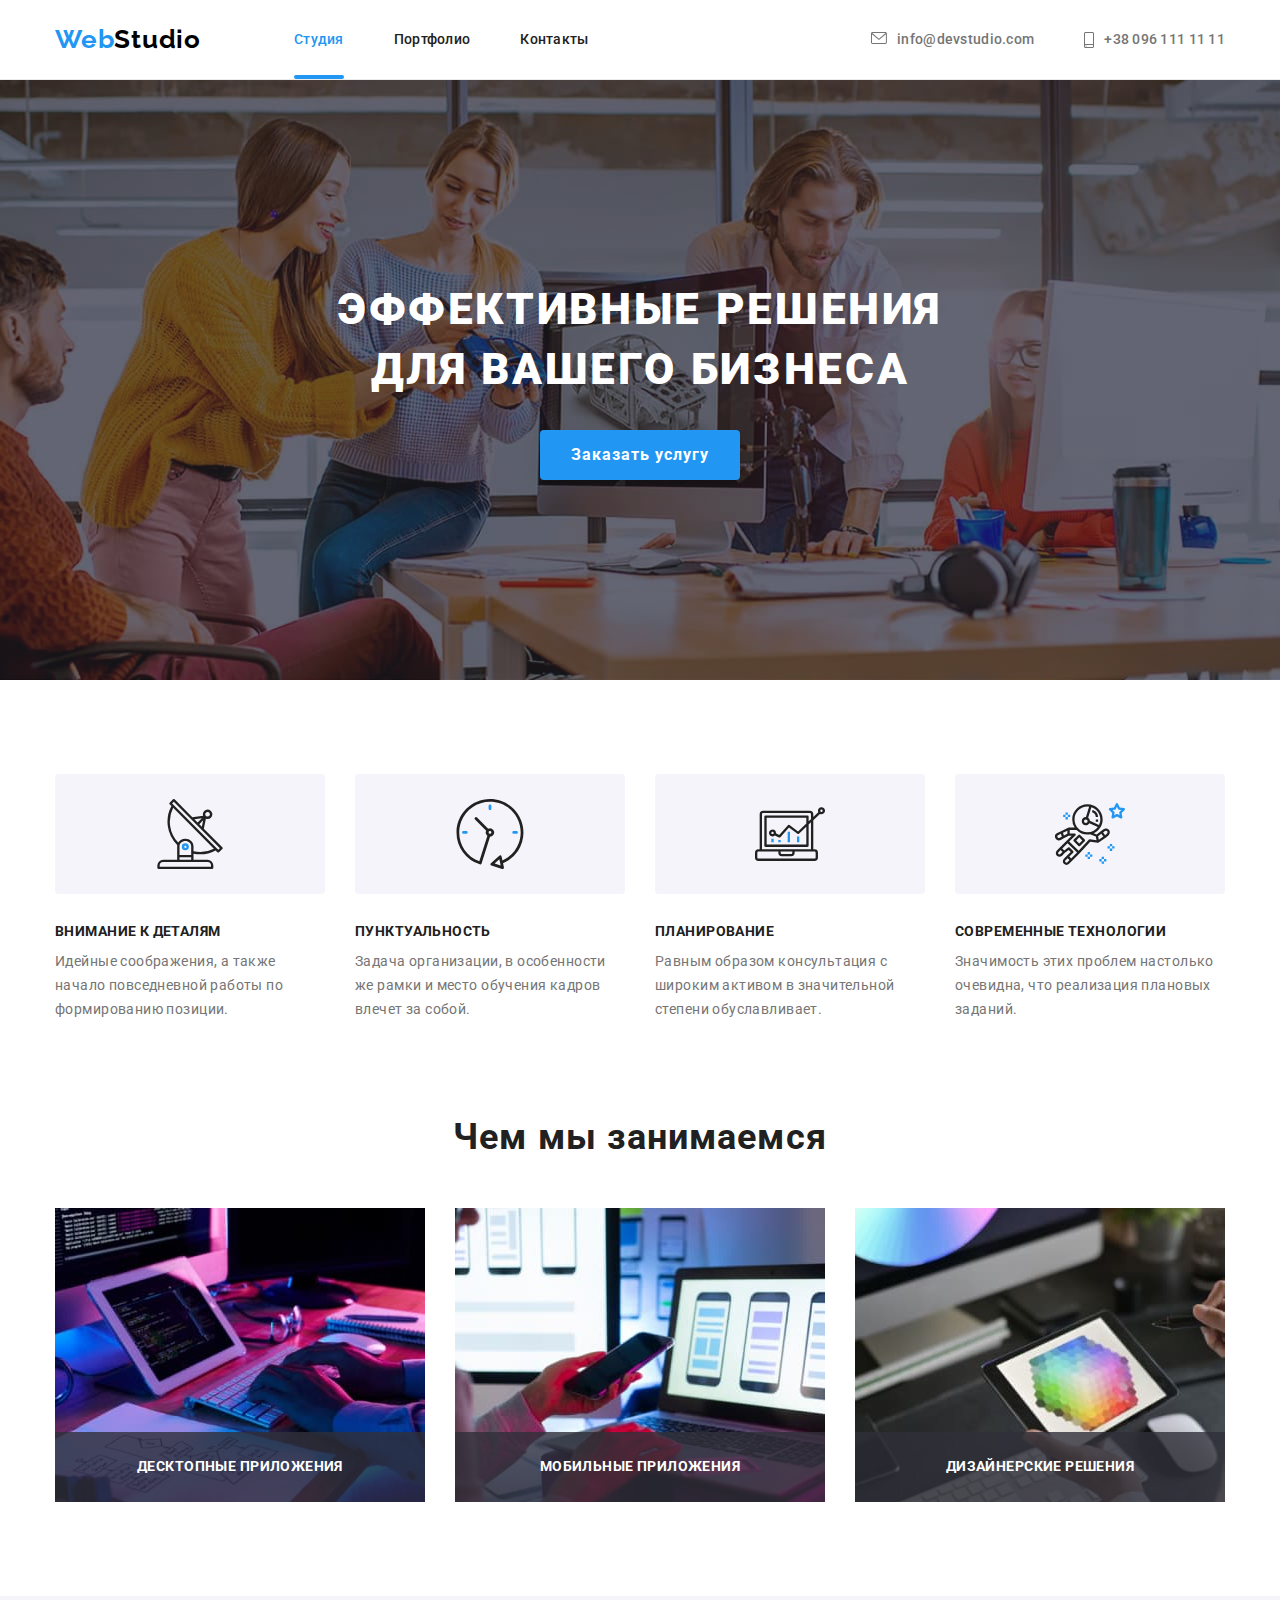
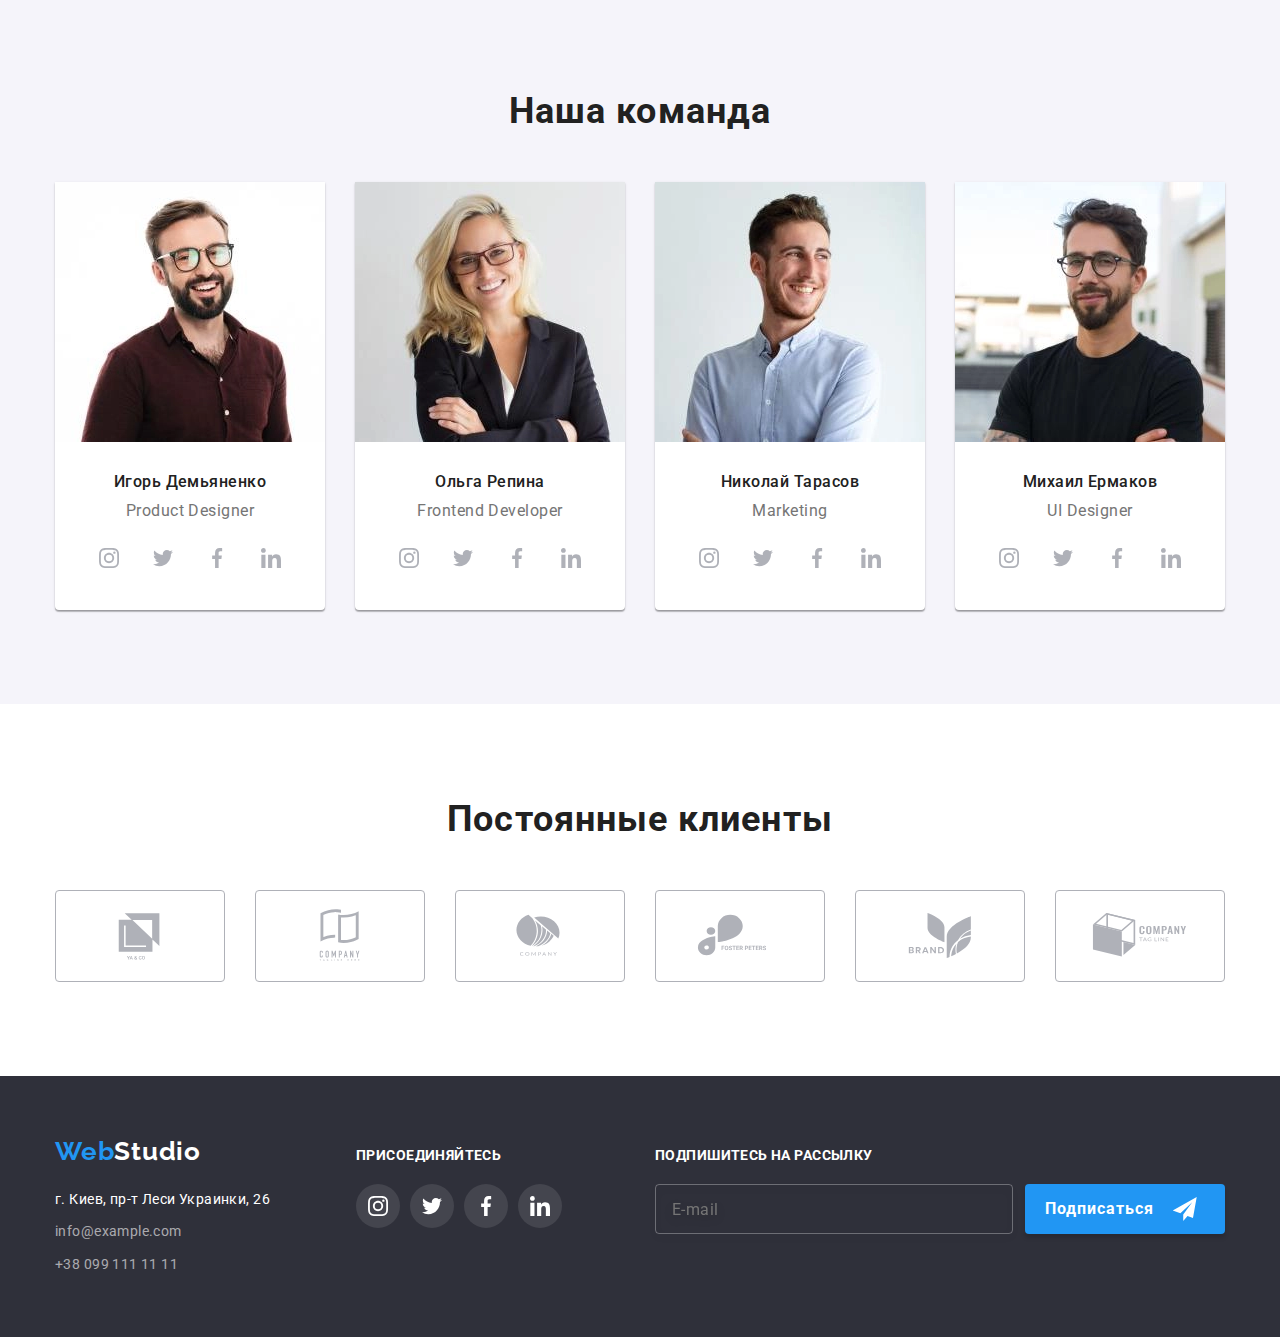
==== commit 80d88e8f: "modal scroll fix" ====
--- a/index.html
+++ b/index.html
@@ -18,7 +18,7 @@
     />
     <link rel="stylesheet" href="./css/main.min.css" />
   </head>
-  <body class="modal-open">
+  <body >
     <!-- Header -->
     <header class="header">
       <nav class="container nav">
--- a/css/main.min.css
+++ b/css/main.min.css
@@ -1,2 +1,2 @@
-:root{--main-font: "Roboto", sans-serif;--secondary-font: "Raleway", sans-serif;--main-text-color-theme-dark: #ffffff;--main-text-color-theme-light: #212121;--secondary-text-color-theme-light: #757575;--accent-color: #2196f3;--btn-background-color: #188ce8;--accent-background-color-dark: #2f303a;--accent-background-color-grey: #f5f4fa;--color-line-header: #ececec;--color-line-box: #eeeeee;--icon-color: #afb1b8;--background-icon-color-dark: #ffffff1a;--accent-second-color: #2196f3e6;--modal-background-color: #00000033;--modal-border-btn-color: #0000001a;--black: #000000;--background-dark-transparant: #2f303acc;--border-color-grey: #21212133;--color-text-grey: #ffffff99;--space-between-clients: 30px;--amount-of-clients: 6;--space-between-exemples: 30px;--ammount-of-exemples-on-line: 3;--timing-function: cubic-bezier(0.4, 0, 0.2, 1)}.visually-hidden{position:absolute;width:1px;height:1px;margin:-1px;border:0;padding:0;white-space:nowrap;-webkit-clip-path:inset(100%);clip-path:inset(100%);clip:rect(0 0 0 0);overflow:hidden}body{font-family:var(--main-font);color:var(--secondary-text-color-theme-light)}.subtitle{color:var(--main-text-color-theme-light)}.subject{margin-top:0;margin-bottom:30px;font-weight:700;font-size:28px;line-height:1.18;letter-spacing:0.03em;color:var(--main-text-color-theme-light)}@media screen and (min-width: 1200px){.subject{margin-bottom:50px;font-size:36px;line-height:1.17}}.caption{margin-top:0;font-weight:700;font-size:14px;line-height:1.14;letter-spacing:0.03em;text-transform:uppercase}@media screen and (min-width: 1200px){.caption{text-align:left}}.benefits__caption--position{margin-bottom:10px}.list{padding:0;margin:0;list-style:none}.link{text-decoration:none;color:inherit}img{display:block;max-width:100%;height:auto}.container{padding-left:15px;padding-right:15px;margin-left:auto;margin-right:auto}@media screen and (min-width: 480px){.container{width:480px}}@media screen and (min-width: 768px){.container{width:768px}}@media screen and (min-width: 1200px){.container{width:1200px}}.section{padding-top:60px;padding-bottom:60px}@media screen and (min-width: 1200px){.section{padding-top:94px;padding-bottom:94px}}.centered{text-align:center}.logo{padding:24px 0px;font-family:var(--secondary-font);font-weight:700;font-size:24px;line-height:1.17;letter-spacing:0.03em;color:#000000}.logo--blue{color:var(--accent-color)}.logo--wite{color:var(--main-text-color-theme-dark);padding-top:0;padding-bottom:0}@media screen and (min-width: 1200px){.logo{font-size:26px;line-height:1.2}}@media screen and (min-width: 768px){.nav__logo--position{margin-right:88px}}@media screen and (min-width: 1200px){.nav__logo--position{margin-right:93px}}.btn{width:200px;height:50px;border-radius:4px;padding:10px 20px;border:none;display:-webkit-box;display:-ms-flexbox;display:flex;-webkit-box-align:center;-ms-flex-align:center;align-items:center;-webkit-box-pack:center;-ms-flex-pack:center;justify-content:center;font-weight:700;font-size:16px;line-height:1.88;text-align:center;letter-spacing:0.06em;color:var(--main-text-color-theme-dark);background:var(--accent-color);-webkit-box-shadow:0px 4px 4px rgba(0,0,0,0.15);box-shadow:0px 4px 4px rgba(0,0,0,0.15);cursor:pointer;-webkit-transition:background-color 250ms var(--timing-function);transition:background-color 250ms var(--timing-function)}.btn:hover,.btn:focus{background-color:var(--btn-background-color)}.btn__telegram{width:200px;fill:currentColor}.btn__telegram--position{margin-left:10px}.hero__btn--position{margin-left:auto;margin-right:auto}.form__btn--position{margin-left:auto;margin-right:auto}@media screen and (max-width: 1199.98px){.action__bnt--position{margin-left:auto;margin-right:auto}}@media screen and (min-width: 1200px){.action__bnt--position{margin-left:12px}}.modal-btn{position:absolute;top:8px;right:8px;display:-webkit-box;display:-ms-flexbox;display:flex;-webkit-box-align:center;-ms-flex-align:center;align-items:center;display:flex;align-items:center;-webkit-box-pack:center;-ms-flex-pack:center;justify-content:center;width:30px;height:30px;border-radius:50%;padding:0;background-color:inherit;border:1px solid var(--modal-border-btn-color);color:var(--black);cursor:pointer;-webkit-transition:color 250ms var(--timing-function);transition:color 250ms var(--timing-function)}.modal-btn:hover,.modal-btn:focus{color:var(--accent-color)}.modal-btn__icon{fill:currentColor}.button__list{display:-webkit-box;display:-ms-flexbox;display:flex;-webkit-box-pack:center;-ms-flex-pack:center;justify-content:center}@media screen and (max-width: 767.98px){.button__list{-ms-flex-wrap:wrap;flex-wrap:wrap;-webkit-box-pack:start;-ms-flex-pack:start;justify-content:flex-start;margin-top:-15px}}.button__list--position{margin-bottom:40px}@media screen and (min-width: 768px){.button__list--position{margin-bottom:30px}}@media screen and (min-width: 1200px){.button__list--position{margin-bottom:50px}}@media screen and (max-width: 767.98px){.button__item{margin-top:15px}}.button__item--position{margin-right:8px}.button__pic{min-width:73px;height:38px;border-radius:4px;border:none;padding:6px 22px;color:var(--main-text-color-theme-light);background-color:var(--accent-background-color-grey);font-weight:500;font-size:16px;line-height:1.63;text-align:center;letter-spacing:0.03em;cursor:pointer;-webkit-transition:color 250ms var(--timing-function),background-color 250ms var(--timing-function),-webkit-box-shadow 250ms var(--timing-function);transition:color 250ms var(--timing-function),background-color 250ms var(--timing-function),-webkit-box-shadow 250ms var(--timing-function);transition:color 250ms var(--timing-function),background-color 250ms var(--timing-function),box-shadow 250ms var(--timing-function);transition:color 250ms var(--timing-function),background-color 250ms var(--timing-function),box-shadow 250ms var(--timing-function),-webkit-box-shadow 250ms var(--timing-function)}.button__pic:hover,.button__pic:focus,.button__pic--current{background-color:var(--accent-color);color:var(--main-text-color-theme-dark);-webkit-box-shadow:0px 3px 1px rgba(0,0,0,0.1),0px 1px 2px rgba(0,0,0,0.08),0px 2px 2px rgba(0,0,0,0.12);box-shadow:0px 3px 1px rgba(0,0,0,0.1),0px 1px 2px rgba(0,0,0,0.08),0px 2px 2px rgba(0,0,0,0.12)}.social__list{display:-webkit-box;display:-ms-flexbox;display:flex;width:206px;height:44px;margin-left:auto;margin-right:auto;color:var(--icon-color);-webkit-box-pack:justify;-ms-flex-pack:justify;justify-content:space-between}.social__list--dark{color:var(--main-text-color-theme-dark)}.social__item{width:44px;height:44px}.social__link{display:-webkit-box;display:-ms-flexbox;display:flex;width:100%;height:100%;border-radius:50%;-webkit-box-align:center;-ms-flex-align:center;align-items:center;-webkit-transition:color 250ms var(--timing-function),background-color 250ms var(--timing-function);transition:color 250ms var(--timing-function),background-color 250ms var(--timing-function)}.social__link:hover,.social__link:focus{color:var(--main-text-color-theme-dark);background-color:var(--accent-color)}.social__link--dark{background-color:var(--background-icon-color-dark)}.social__icon{fill:currentColor;margin-left:auto;margin-right:auto}.backdrop{position:fixed;top:0;left:0;z-index:20;width:100%;height:100%;padding-left:15px;padding-right:15px;overflow-y:auto;background-color:var(--modal-background-color);-webkit-transition:opacity 250ms var(--timing-function),visibility 250ms var(--timing-function);transition:opacity 250ms var(--timing-function),visibility 250ms var(--timing-function)}.is-hidden{opacity:0;pointer-events:none;visibility:hidden}.modal{position:absolute;top:50%;left:50%;width:528px;border-radius:4px;padding:40px;background-color:var(--main-text-color-theme-dark);-webkit-transform:translate(-50%, -50%) scale(1);transform:translate(-50%, -50%) scale(1);-webkit-transition:-webkit-transform 250ms var(--timing-function);transition:-webkit-transform 250ms var(--timing-function);transition:transform 250ms var(--timing-function);transition:transform 250ms var(--timing-function), -webkit-transform 250ms var(--timing-function)}@media screen and (max-width: 480px){.modal{max-width:calc(100% - 30px)}}@media screen and (min-width: 480px) and (max-width: 767px){.modal{width:450px}}.is-hidden .modal{-webkit-transform:translate(-50%, -50%) scale(0.8);transform:translate(-50%, -50%) scale(0.8)}.modal-action{display:block;margin-bottom:12px;font-weight:700;font-size:20px;line-height:1.15;text-align:center;letter-spacing:0.03em;color:var(--main-text-color-theme-light)}.form__box{display:-webkit-box;display:-ms-flexbox;display:flex;-webkit-box-orient:vertical;-webkit-box-direction:normal;-ms-flex-direction:column;flex-direction:column}.form__label{position:relative;display:-webkit-box;display:-ms-flexbox;display:flex;-webkit-box-orient:vertical;-webkit-box-direction:normal;-ms-flex-direction:column;flex-direction:column;color:var(--main-text-color-theme-light)}.form__label--position{margin-bottom:10px}.form__span{font-weight:400;font-size:12px;line-height:1.17;letter-spacing:0.01em;color:var(--secondary-text-color-theme-light)}.form__input{display:block;width:100%;height:40px;padding-left:42px;border-radius:4px;border:1px solid var(--border-color-grey);outline:transparent;-webkit-transition:border-color 250ms var(--timing-function);transition:border-color 250ms var(--timing-function)}.form__input--position{margin-top:4px}.form__input:focus,.form__input:hover{border-color:var(--accent-color);cursor:pointer}.form__icon{position:absolute;left:12px;bottom:11px;fill:currentColor;-webkit-transition:fill 250ms var(--timing-function);transition:fill 250ms var(--timing-function)}.form__label:focus-within>.form__icon{fill:var(--accent-color)}.textarea{width:100%;height:120px;padding:12px 16px;resize:none}.agreement__label{display:-webkit-box;display:-ms-flexbox;display:flex;-webkit-box-align:center;-ms-flex-align:center;align-items:center;-webkit-box-pack:center;-ms-flex-pack:center;justify-content:center}.agreement__label--position{margin-top:20px;margin-bottom:30px}.agreement-box{display:inline-block;width:16px;height:15px;color:var(--main-text-color-theme-dark);border:2px solid var(--main-text-color-theme-light);display:-webkit-box;display:-ms-flexbox;display:flex;-webkit-box-align:center;-ms-flex-align:center;align-items:center;-webkit-box-pack:center;-ms-flex-pack:center;justify-content:center;border-radius:3px;cursor:pointer;-webkit-transition:border-color 250ms var(--timing-function),background-color 250ms var(--timing-function);transition:border-color 250ms var(--timing-function),background-color 250ms var(--timing-function)}.agreement__input:checked+.agreement-box{background-color:var(--accent-color);border:2px solid var(--accent-color)}.agreement__input:hover+.agreement-box,.agreement__input:focus+.agreement-box{border:2px solid var(--accent-color)}.agreement-box__icon{fill:currentColor}.agreement__text{margin:0;font-weight:400;font-size:14px;line-height:1.71;letter-spacing:0.03em;color:var(--secondary-text-color-theme-light)}@media screen and (max-width: 1199.98px){.agreement__text{padding-left:8px;font-size:12px;line-height:1.17}}.agreement__link{-webkit-text-decoration-line:underline;text-decoration-line:underline;color:var(--accent-color)}.header{position:relative;border-bottom:1px solid var(--color-line-header)}.nav{display:-webkit-box;display:-ms-flexbox;display:flex;-webkit-box-align:center;-ms-flex-align:center;align-items:center;-webkit-box-pack:justify;-ms-flex-pack:justify;justify-content:space-between;min-height:60px}@media screen and (min-width: 768px){.nav{-webkit-box-pack:start;-ms-flex-pack:start;justify-content:start}}.menu-button{display:-webkit-inline-box;display:-ms-inline-flexbox;display:inline-flex;margin:0;padding:0;border:none;background-color:transparent;z-index:15;color:var(--black);-webkit-transition:color 250ms var(--timing-function);transition:color 250ms var(--timing-function)}.menu-button .icon-close{display:none}@media screen and (min-width: 768px){.menu-button{display:none}}.menu-button:hover,.menu-button:focus{color:var(--accent-color)}.menu-button.is-open .icon-close{display:block}.menu-button.is-open .icon-menu{display:none}.menu-button__icon{fill:currentColor}.menu-container{background-color:var(--main-text-color-theme-dark);padding:40px 48px;text-align:center;z-index:10}.menu-container.is-open{display:-webkit-box;display:-ms-flexbox;display:flex;-webkit-box-orient:vertical;-webkit-box-direction:normal;-ms-flex-direction:column;flex-direction:column;-webkit-transform:translateY(0);transform:translateY(0)}@media screen and (max-width: 767px){.menu-container{position:absolute;top:0;left:0;width:100%;height:100vh;text-align:left;-webkit-transform:translateY(-101%);transform:translateY(-101%);-webkit-transition:-webkit-transform 250ms var(--timing-function);transition:-webkit-transform 250ms var(--timing-function);transition:transform 250ms var(--timing-function);transition:transform 250ms var(--timing-function), -webkit-transform 250ms var(--timing-function)}}@media screen and (min-width: 768px){.menu-container{position:static;padding-left:0;padding-right:0;padding-top:0px;padding-bottom:0px;display:-webkit-box;display:-ms-flexbox;display:flex;-webkit-box-align:center;-ms-flex-align:center;align-items:center;-webkit-box-flex:1;-ms-flex-positive:1;flex-grow:1;-webkit-box-pack:justify;-ms-flex-pack:justify;justify-content:space-between}}@media screen and (min-width: 768px){.header .menu-container{display:-webkit-box;display:-ms-flexbox;display:flex}}@media screen and (max-width: 767px){.list.menu{-webkit-box-flex:1;-ms-flex-positive:1;flex-grow:1;padding-bottom:32px}}@media screen and (min-width: 768px){.list.menu{display:-webkit-box;display:-ms-flexbox;display:flex;-webkit-box-align:center;-ms-flex-align:center;align-items:center;-webkit-box-pack:center;-ms-flex-pack:center;justify-content:center}}@media screen and (max-width: 767px){.menu__item:not(:last-child){margin-bottom:32px}}@media screen and (min-width: 768px){.menu__item:not(:last-child){margin-right:50px}}.menu__link{-webkit-transition:color 250ms var(--timing-function);transition:color 250ms var(--timing-function)}@media screen and (max-width: 767px){.menu__link{font-weight:500;font-size:40px;line-height:1.18;text-align:center;letter-spacing:0.02em;color:var(--main-text-color-theme-light)}}@media screen and (min-width: 768px){.menu__link{padding-top:32px;padding-bottom:32px;color:var(--main-text-color-theme-light);font-weight:500;font-size:14px;line-height:1.14;letter-spacing:0.02em}.menu__link--current::after{content:"";position:absolute;left:0;bottom:0;display:inline-block;width:100%;height:4px;border-radius:2px;background-color:var(--accent-color)}}.menu__link--current{position:relative;color:var(--accent-color)}.menu__link:hover,.menu__link:focus{color:var(--accent-color)}@media screen and (max-width: 767px){.contacts--position{margin-bottom:64px}}@media screen and (min-width: 768px){.contacts{display:-webkit-box;display:-ms-flexbox;display:flex;-webkit-box-orient:vertical;-webkit-box-direction:normal;-ms-flex-direction:column;flex-direction:column}}@media screen and (min-width: 1200px){.contacts{-webkit-box-orient:horizontal;-webkit-box-direction:normal;-ms-flex-direction:row;flex-direction:row}}@media screen and (min-width: 1200px){.contacts__item--position:first-child{margin-left:50px}}@media screen and (max-width: 767px){.contacts__item--bottom{padding-bottom:32px}}@media screen and (min-width: 768px){.contacts__item--bottom{-webkit-box-ordinal-group:2;-ms-flex-order:1;order:1}}@media screen and (min-width: 768px) and (max-width: 1199px){.contacts__item--bottom{margin-top:10px}}.contacts__link{font-weight:500;letter-spacing:0.02em;color:var(--secondary-text-color-theme-light);-webkit-transition:color 250ms var(--timing-function);transition:color 250ms var(--timing-function)}@media screen and (max-width: 767px){.contacts__link--tel{font-size:34px;line-height:1.18;color:var(--accent-color)}.contacts__link--mail{font-size:24px;line-height:1.17}}@media screen and (min-width: 768px){.contacts__link{display:-webkit-box;display:-ms-flexbox;display:flex;font-size:14px;line-height:1.14}}.contacts__link:hover,.contacts__link:focus{color:var(--accent-color)}@media screen and (max-width: 767px){.contacts__icon{display:none}}@media screen and (min-width: 768px){.contacts__icon{fill:currentColor}.contacts__icon--position{margin-right:10px}}@media screen and (max-width: 767px){.social-menu{display:-webkit-box;display:-ms-flexbox;display:flex;-ms-flex-wrap:wrap;flex-wrap:wrap;font-weight:500;font-size:18px;line-height:1.22;letter-spacing:0.02em;color:var(--accent-color)}.social-menu__item:nth-child(-n+3){padding-right:9px;border-right:1px solid var(--border-color-grey);margin-right:10px}}@media screen and (min-width: 768px){.social-menu{display:none}}.hero{background:#c4c4c4}@media screen and (min-width: 480px){.hero{max-width:767px}}@media screen and (min-width: 768px){.hero{max-width:1199px}}@media screen and (min-width: 1200px){.hero{max-width:1600px;height:600px}}.hero--position{margin-left:auto;margin-right:auto}.overlay{max-width:1600px;background-size:cover;background-repeat:no-repeat;background-position:center;text-align:center;background-image:-webkit-gradient(linear, left top, right top, from(rgba(47,48,58,0.4)), to(rgba(47,48,58,0.4))),url(../images/header/header_main_picture_480.jpg);background-image:linear-gradient(to right, rgba(47,48,58,0.4), rgba(47,48,58,0.4)),url(../images/header/header_main_picture_480.jpg)}@media (min-device-pixel-ratio: 2), (-webkit-min-device-pixel-ratio: 2), (min-resolution: 192dpi), (min-resolution: 2dppx){.overlay{background-image:-webkit-gradient(linear, left top, right top, from(rgba(47,48,58,0.4)), to(rgba(47,48,58,0.4))),url(../images/header/header_main_picture_480@2x.jpg);background-image:linear-gradient(to right, rgba(47,48,58,0.4), rgba(47,48,58,0.4)),url(../images/header/header_main_picture_480@2x.jpg)}}@media screen and (min-width: 768px){.overlay{background-image:-webkit-gradient(linear, left top, right top, from(rgba(47,48,58,0.4)), to(rgba(47,48,58,0.4))),url(../images/header/header_main_picture_768.jpg);background-image:linear-gradient(to right, rgba(47,48,58,0.4), rgba(47,48,58,0.4)),url(../images/header/header_main_picture_768.jpg)}}@media screen and (min-width: 768px) and (min-device-pixel-ratio: 2), screen and (min-width: 768px) and (-webkit-min-device-pixel-ratio: 2), screen and (min-width: 768px) and (min-resolution: 192dpi), screen and (min-width: 768px) and (min-resolution: 2dppx){.overlay{background-image:-webkit-gradient(linear, left top, right top, from(rgba(47,48,58,0.4)), to(rgba(47,48,58,0.4))),url(../images/header/header_main_picture_768@2x.jpg);background-image:linear-gradient(to right, rgba(47,48,58,0.4), rgba(47,48,58,0.4)),url(../images/header/header_main_picture_768@2x.jpg)}}@media screen and (min-width: 1200px){.overlay{background-image:-webkit-gradient(linear, left top, right top, from(rgba(47,48,58,0.4)), to(rgba(47,48,58,0.4))),url(../images/header/header_main_picture_1200.jpg);background-image:linear-gradient(to right, rgba(47,48,58,0.4), rgba(47,48,58,0.4)),url(../images/header/header_main_picture_1200.jpg)}}@media screen and (min-width: 1200px) and (min-device-pixel-ratio: 2), screen and (min-width: 1200px) and (-webkit-min-device-pixel-ratio: 2), screen and (min-width: 1200px) and (min-resolution: 192dpi), screen and (min-width: 1200px) and (min-resolution: 2dppx){.overlay{background-image:-webkit-gradient(linear, left top, right top, from(rgba(47,48,58,0.4)), to(rgba(47,48,58,0.4))),url(../images/header/header_main_picture_1200@2x.jpg);background-image:linear-gradient(to right, rgba(47,48,58,0.4), rgba(47,48,58,0.4)),url(../images/header/header_main_picture_1200@2x.jpg)}}.overlay--position{margin-left:auto;margin-right:auto;padding-top:118px;padding-bottom:118px}@media screen and (min-width: 1200px){.overlay--position{padding-top:200px;padding-bottom:200px}}.hero__title{max-width:360px;font-weight:900;font-size:26px;line-height:1.62;letter-spacing:0.06em;text-transform:uppercase;color:var(--main-text-color-theme-dark)}@media screen and (min-width: 1200px){.hero__title{max-width:696px;font-size:44px;line-height:1.36}}.hero__title--position{margin-left:auto;margin-right:auto;margin-top:0;margin-bottom:30px}@media screen and (min-width: 768px){.benefits__list{display:-webkit-box;display:-ms-flexbox;display:flex;-webkit-box-pack:justify;-ms-flex-pack:justify;justify-content:space-between;-ms-flex-wrap:wrap;flex-wrap:wrap}}@media screen and (max-width: 1199.98px){.benefits__item{margin-bottom:30px}}@media screen and (min-width: 768px){.benefits__item{width:calc((100% - 15px * 2) / 2)}.benefits__item:nth-last-child(-n+2){margin-bottom:0}}@media screen and (min-width: 1200px){.benefits__item{width:calc((100% - 90px) / 4)}.benefits__item--position{margin-right:30px}}.benefits__box{display:-webkit-box;display:-ms-flexbox;display:flex;-webkit-box-align:center;-ms-flex-align:center;align-items:center;-webkit-box-pack:center;-ms-flex-pack:center;justify-content:center;height:120px;border-radius:4px;background-color:var(--accent-background-color-grey)}.benefits__box--position{margin-bottom:30px}.caption{margin-top:0;font-weight:700;font-size:14px;line-height:1.14;letter-spacing:0.03em;text-transform:uppercase}@media screen and (max-width: 767.98px){.caption{text-align:center}}.benefits__caption--position{margin-bottom:10px}.benefits__text{margin-top:0;margin-bottom:0;font-weight:400;font-size:14px;line-height:1.71;letter-spacing:0.03em}.about{padding-top:0}@media screen and (max-width: 1199.98px){.about{display:none}}.about__list{display:-webkit-box;display:-ms-flexbox;display:flex}.about__item{position:relative;width:calc((100% - 60px) / 3)}.about__item--position{margin-right:30px}.about__img{display:block}.about__text{position:absolute;bottom:0;left:0;width:100%;display:block;padding:27px 40px;margin:0;background-color:var(--background-dark-transparant);font-weight:700;font-size:14px;line-height:1.14;text-align:center;letter-spacing:0.03em;text-transform:uppercase;color:var(--main-text-color-theme-dark)}.employees{background-color:var(--accent-background-color-grey)}@media screen and (min-width: 768px){.employees__list{display:-webkit-box;display:-ms-flexbox;display:flex;-ms-flex-wrap:wrap;flex-wrap:wrap;-webkit-box-pack:justify;-ms-flex-pack:justify;justify-content:space-between}}.employees__item{padding-bottom:24px;background-color:var(--main-text-color-theme-dark);-webkit-box-shadow:0px 1px 3px rgba(0,0,0,0.12),0px 1px 1px rgba(0,0,0,0.14),0px 2px 1px rgba(0,0,0,0.2);box-shadow:0px 1px 3px rgba(0,0,0,0.12),0px 1px 1px rgba(0,0,0,0.14),0px 2px 1px rgba(0,0,0,0.2);border-radius:0px 0px 4px 4px}@media screen and (max-width: 767.98px){.employees__item:not(:last-child){margin-bottom:30px}}@media screen and (min-width: 768px) and (max-width: 1199.98px){.employees__item{width:calc((100% - 30px) / 2)}.employees__item:nth-child(-n+2){margin-bottom:30px}}@media screen and (min-width: 1200px){.employees__item{width:calc((100% - 90px) / 4);padding-bottom:30px}}.employees__img{margin-bottom:30px}.employees__name{margin-top:0;margin-bottom:10px;font-weight:500;font-size:16px;line-height:1.19;letter-spacing:0.03em}.employess__job{margin-top:0;margin-bottom:16px;font-size:16px;line-height:1.19;letter-spacing:0.03em}.clients__list{display:-webkit-box;display:-ms-flexbox;display:flex;-ms-flex-wrap:wrap;flex-wrap:wrap;margin:-15px}.clients__box{-ms-flex-preferred-size:calc((100% - 2 * var(--space-between-clients)) / 2);flex-basis:calc((100% - 2 * var(--space-between-clients)) / 2);margin:15px}@media screen and (min-width: 768px){.clients__box{-ms-flex-preferred-size:calc((100% - 3 * var(--space-between-clients)) / 3);flex-basis:calc((100% - 3 * var(--space-between-clients)) / 3)}}@media screen and (min-width: 1200px){.clients__box{-ms-flex-preferred-size:calc((100% - 6 * var(--space-between-clients)) / 6);flex-basis:calc((100% - 6 * var(--space-between-clients)) / 6)}}.clients__link{display:-webkit-box;display:-ms-flexbox;display:flex;height:92px;border:1px solid var(--icon-color);border-radius:4px;-webkit-box-align:center;-ms-flex-align:center;align-items:center;color:var(--icon-color);-webkit-transition:color 250ms var(--timing-function),border-color 250ms var(--timing-function);transition:color 250ms var(--timing-function),border-color 250ms var(--timing-function)}.clients__link:hover,.clients__link:focus{color:var(--accent-color);border-color:var(--accent-color)}.clients__icon{width:106px;height:60px;margin-left:auto;margin-right:auto;fill:currentColor}@media screen and (min-width: 768px){.examples__list{display:-webkit-box;display:-ms-flexbox;display:flex;-ms-flex-wrap:wrap;flex-wrap:wrap}}.examples__item{max-width:100%}@media screen and (max-width: 767.98px){.examples__item:nth-child(n+2){margin-top:30px}}@media screen and (min-width: 768px) and (max-width: 1199.98px){.examples__item{-ms-flex-preferred-size:calc((100% - 30px) / 2);flex-basis:calc((100% - 30px) / 2)}.examples__item:nth-child(even){margin-left:var(--space-between-exemples)}.examples__item:nth-child(n+3){margin-top:var(--space-between-exemples)}}@media screen and (min-width: 1200px){.examples__item{-ms-flex-preferred-size:calc((100% - ((var(--ammount-of-exemples-on-line) - 1) * var(--space-between-exemples))) / var(--ammount-of-exemples-on-line));flex-basis:calc((100% - ((var(--ammount-of-exemples-on-line) - 1) * var(--space-between-exemples))) / var(--ammount-of-exemples-on-line));position:relative}.examples__item:not(:nth-child(3n)){margin-right:var(--space-between-exemples)}.examples__item:not(:nth-last-child(-n+3)){margin-bottom:var(--space-between-exemples)}}.examples__link{display:-webkit-box;display:-ms-flexbox;display:flex;-webkit-box-orient:vertical;-webkit-box-direction:normal;-ms-flex-direction:column;flex-direction:column;height:100%;-webkit-transition:-webkit-box-shadow 250ms var(--timing-function);transition:-webkit-box-shadow 250ms var(--timing-function);transition:box-shadow 250ms var(--timing-function);transition:box-shadow 250ms var(--timing-function), -webkit-box-shadow 250ms var(--timing-function)}.examples__link:hover,.examples__link:focus{-webkit-box-shadow:0px 1px 1px rgba(0,0,0,0.12),0px 4px 4px rgba(0,0,0,0.06),1px 4px 6px rgba(0,0,0,0.16);box-shadow:0px 1px 1px rgba(0,0,0,0.12),0px 4px 4px rgba(0,0,0,0.06),1px 4px 6px rgba(0,0,0,0.16)}.examples__desc{margin-top:0;margin-bottom:0;font-size:16px;line-height:1.88;letter-spacing:0.03em}.examples__img{display:block}.examples__img--position{margin-top:0;margin-bottom:0}.examples__layer{position:relative;overflow:hidden}.exemples__text{content:"";position:absolute;top:0;left:0;width:100%;height:100%;display:-webkit-box;display:-ms-flexbox;display:flex;-webkit-box-align:center;-ms-flex-align:center;align-items:center;background-color:var(--accent-second-color);opacity:0;margin:0;padding-left:24px;padding-right:24px;font-weight:400;font-size:18px;line-height:1.55;letter-spacing:0.03em;color:var(--main-text-color-theme-dark);-webkit-transform:translateY(100%);transform:translateY(100%);-webkit-transition:opacity 250ms var(--timing-function),-webkit-transform 250ms var(--timing-function);transition:opacity 250ms var(--timing-function),-webkit-transform 250ms var(--timing-function);transition:transform 250ms var(--timing-function),opacity 250ms var(--timing-function);transition:transform 250ms var(--timing-function),opacity 250ms var(--timing-function),-webkit-transform 250ms var(--timing-function)}.examples__link:hover .exemples__text,.examples__link:focus .exemples__text{opacity:1;-webkit-transform:translateY(0);transform:translateY(0)}.examples__box{padding-top:20px;padding-bottom:20px;padding-left:24px;padding-right:24px;-webkit-box-flex:1;-ms-flex-positive:1;flex-grow:1;border-left:1px solid var(--color-line-box);border-bottom:1px solid var(--color-line-box);border-right:1px solid var(--color-line-box)}.examples__name{font-weight:700;font-size:18px;line-height:2;letter-spacing:0.06em;margin-top:0;margin-bottom:4px}.footer{padding-top:60px;padding-bottom:60px;background-color:var(--accent-background-color-dark)}.footer--position{text-align:center}@media screen and (min-width: 768px){.footer--position{display:-webkit-box;display:-ms-flexbox;display:flex;-ms-flex-wrap:wrap;flex-wrap:wrap;-webkit-box-align:baseline;-ms-flex-align:baseline;align-items:baseline;-ms-flex-pack:distribute;justify-content:space-around}}@media screen and (min-width: 1200px){.footer__box:first-child{width:231px;margin-right:70px}.footer__box:nth-child(2){margin-right:93px}}@media screen and (max-width: 1199.98px){.footer__box--position{margin-bottom:60px}}.footer__box--grow{-webkit-box-flex:1;-ms-flex-positive:1;flex-grow:1}.address{font-style:inherit}.address--position{margin-top:20px}.address__link{font-weight:400;font-size:14px;line-height:1.71;letter-spacing:0.03em}.address__link--white,.address__link--white:hover,.address__link--white:focus{color:var(--main-text-color-theme-dark)}.address__link--grey{color:rgba(255,255,255,0.6)}.address__item:nth-child(n+2){margin-top:8px}@media screen and (min-width: 1200px){.address__item:nth-child(n+2){margin-top:9px}}.footer__title{margin-bottom:20px;color:var(--main-text-color-theme-dark);display:block}@media screen and (min-width: 1200px){.footer__action{display:-webkit-box;display:-ms-flexbox;display:flex;-webkit-box-pack:justify;-ms-flex-pack:justify;justify-content:space-between}}.action__label{display:block;-webkit-box-flex:1;-ms-flex-positive:1;flex-grow:1}@media screen and (max-width: 1199.98px){.action__label{margin-bottom:20px}}.action__input{width:100%;height:50px;padding-top:15px;padding-bottom:15px;padding-left:16px;border:1px solid rgba(255,255,255,0.3);-webkit-filter:drop-shadow(0px 4px 4px rgba(0,0,0,0.15));filter:drop-shadow(0px 4px 4px rgba(0,0,0,0.15));border-radius:4px;background-color:inherit;outline:transparent;font-weight:400;font-size:16px;line-height:20px;letter-spacing:0.03em;color:var(--color-text-grey);-webkit-transition:border-color 250ms var(--timing-function);transition:border-color 250ms var(--timing-function)}.action__input:hover,.action__input:focus{border-color:var(--main-text-color-theme-dark)}@media screen and (min-width: 768px) and (max-width: 1199.98px){.action__input{width:450px}}
+:root{--main-font: "Roboto", sans-serif;--secondary-font: "Raleway", sans-serif;--main-text-color-theme-dark: #ffffff;--main-text-color-theme-light: #212121;--secondary-text-color-theme-light: #757575;--accent-color: #2196f3;--btn-background-color: #188ce8;--accent-background-color-dark: #2f303a;--accent-background-color-grey: #f5f4fa;--color-line-header: #ececec;--color-line-box: #eeeeee;--icon-color: #afb1b8;--background-icon-color-dark: #ffffff1a;--accent-second-color: #2196f3e6;--modal-background-color: #00000033;--modal-border-btn-color: #0000001a;--black: #000000;--background-dark-transparant: #2f303acc;--border-color-grey: #21212133;--color-text-grey: #ffffff99;--space-between-clients: 30px;--amount-of-clients: 6;--space-between-exemples: 30px;--ammount-of-exemples-on-line: 3;--timing-function: cubic-bezier(0.4, 0, 0.2, 1)}.visually-hidden{position:absolute;width:1px;height:1px;margin:-1px;border:0;padding:0;white-space:nowrap;-webkit-clip-path:inset(100%);clip-path:inset(100%);clip:rect(0 0 0 0);overflow:hidden}body{font-family:var(--main-font);color:var(--secondary-text-color-theme-light)}.subtitle{color:var(--main-text-color-theme-light)}.subject{margin-top:0;margin-bottom:30px;font-weight:700;font-size:28px;line-height:1.18;letter-spacing:0.03em;color:var(--main-text-color-theme-light)}@media screen and (min-width: 1200px){.subject{margin-bottom:50px;font-size:36px;line-height:1.17}}.caption{margin-top:0;font-weight:700;font-size:14px;line-height:1.14;letter-spacing:0.03em;text-transform:uppercase}@media screen and (min-width: 1200px){.caption{text-align:left}}.benefits__caption--position{margin-bottom:10px}.list{padding:0;margin:0;list-style:none}.link{text-decoration:none;color:inherit}img{display:block;max-width:100%;height:auto}.container{padding-left:15px;padding-right:15px;margin-left:auto;margin-right:auto}@media screen and (min-width: 480px){.container{width:480px}}@media screen and (min-width: 768px){.container{width:768px}}@media screen and (min-width: 1200px){.container{width:1200px}}.section{padding-top:60px;padding-bottom:60px}@media screen and (min-width: 1200px){.section{padding-top:94px;padding-bottom:94px}}.centered{text-align:center}.logo{padding:24px 0px;font-family:var(--secondary-font);font-weight:700;font-size:24px;line-height:1.17;letter-spacing:0.03em;color:#000000}.logo--blue{color:var(--accent-color)}.logo--wite{color:var(--main-text-color-theme-dark);padding-top:0;padding-bottom:0}@media screen and (min-width: 1200px){.logo{font-size:26px;line-height:1.2}}@media screen and (min-width: 768px){.nav__logo--position{margin-right:88px}}@media screen and (min-width: 1200px){.nav__logo--position{margin-right:93px}}.btn{width:200px;height:50px;border-radius:4px;padding:10px 20px;border:none;display:-webkit-box;display:-ms-flexbox;display:flex;-webkit-box-align:center;-ms-flex-align:center;align-items:center;-webkit-box-pack:center;-ms-flex-pack:center;justify-content:center;font-weight:700;font-size:16px;line-height:1.88;text-align:center;letter-spacing:0.06em;color:var(--main-text-color-theme-dark);background:var(--accent-color);-webkit-box-shadow:0px 4px 4px rgba(0,0,0,0.15);box-shadow:0px 4px 4px rgba(0,0,0,0.15);cursor:pointer;-webkit-transition:background-color 250ms var(--timing-function);transition:background-color 250ms var(--timing-function)}.btn:hover,.btn:focus{background-color:var(--btn-background-color)}.btn__telegram{width:200px;fill:currentColor}.btn__telegram--position{margin-left:10px}.hero__btn--position{margin-left:auto;margin-right:auto}.form__btn--position{margin-left:auto;margin-right:auto}@media screen and (max-width: 1199.98px){.action__bnt--position{margin-left:auto;margin-right:auto}}@media screen and (min-width: 1200px){.action__bnt--position{margin-left:12px}}.modal-btn{position:absolute;top:8px;right:8px;display:-webkit-box;display:-ms-flexbox;display:flex;-webkit-box-align:center;-ms-flex-align:center;align-items:center;display:flex;align-items:center;-webkit-box-pack:center;-ms-flex-pack:center;justify-content:center;width:30px;height:30px;border-radius:50%;padding:0;background-color:inherit;border:1px solid var(--modal-border-btn-color);color:var(--black);cursor:pointer;-webkit-transition:color 250ms var(--timing-function);transition:color 250ms var(--timing-function)}.modal-btn:hover,.modal-btn:focus{color:var(--accent-color)}.modal-btn__icon{fill:currentColor}.button__list{display:-webkit-box;display:-ms-flexbox;display:flex;-webkit-box-pack:center;-ms-flex-pack:center;justify-content:center}@media screen and (max-width: 767.98px){.button__list{-ms-flex-wrap:wrap;flex-wrap:wrap;-webkit-box-pack:start;-ms-flex-pack:start;justify-content:flex-start;margin-top:-15px}}.button__list--position{margin-bottom:40px}@media screen and (min-width: 768px){.button__list--position{margin-bottom:30px}}@media screen and (min-width: 1200px){.button__list--position{margin-bottom:50px}}@media screen and (max-width: 767.98px){.button__item{margin-top:15px}}.button__item--position{margin-right:8px}.button__pic{min-width:73px;height:38px;border-radius:4px;border:none;padding:6px 22px;color:var(--main-text-color-theme-light);background-color:var(--accent-background-color-grey);font-weight:500;font-size:16px;line-height:1.63;text-align:center;letter-spacing:0.03em;cursor:pointer;-webkit-transition:color 250ms var(--timing-function),background-color 250ms var(--timing-function),-webkit-box-shadow 250ms var(--timing-function);transition:color 250ms var(--timing-function),background-color 250ms var(--timing-function),-webkit-box-shadow 250ms var(--timing-function);transition:color 250ms var(--timing-function),background-color 250ms var(--timing-function),box-shadow 250ms var(--timing-function);transition:color 250ms var(--timing-function),background-color 250ms var(--timing-function),box-shadow 250ms var(--timing-function),-webkit-box-shadow 250ms var(--timing-function)}.button__pic:hover,.button__pic:focus,.button__pic--current{background-color:var(--accent-color);color:var(--main-text-color-theme-dark);-webkit-box-shadow:0px 3px 1px rgba(0,0,0,0.1),0px 1px 2px rgba(0,0,0,0.08),0px 2px 2px rgba(0,0,0,0.12);box-shadow:0px 3px 1px rgba(0,0,0,0.1),0px 1px 2px rgba(0,0,0,0.08),0px 2px 2px rgba(0,0,0,0.12)}.social__list{display:-webkit-box;display:-ms-flexbox;display:flex;width:206px;height:44px;margin-left:auto;margin-right:auto;color:var(--icon-color);-webkit-box-pack:justify;-ms-flex-pack:justify;justify-content:space-between}.social__list--dark{color:var(--main-text-color-theme-dark)}.social__item{width:44px;height:44px}.social__link{display:-webkit-box;display:-ms-flexbox;display:flex;width:100%;height:100%;border-radius:50%;-webkit-box-align:center;-ms-flex-align:center;align-items:center;-webkit-transition:color 250ms var(--timing-function),background-color 250ms var(--timing-function);transition:color 250ms var(--timing-function),background-color 250ms var(--timing-function)}.social__link:hover,.social__link:focus{color:var(--main-text-color-theme-dark);background-color:var(--accent-color)}.social__link--dark{background-color:var(--background-icon-color-dark)}.social__icon{fill:currentColor;margin-left:auto;margin-right:auto}.backdrop{position:fixed;top:0;left:0;z-index:20;width:100%;height:100%;padding-left:15px;padding-right:15px;overflow-y:auto;background-color:var(--modal-background-color);-webkit-transition:opacity 250ms var(--timing-function),visibility 250ms var(--timing-function);transition:opacity 250ms var(--timing-function),visibility 250ms var(--timing-function)}.is-hidden{opacity:0;pointer-events:none;visibility:hidden}.modal{position:absolute;top:50%;left:50%;width:528px;border-radius:4px;padding:40px;background-color:var(--main-text-color-theme-dark);-webkit-transform:translate(-50%, -50%) scale(1);transform:translate(-50%, -50%) scale(1);-webkit-transition:-webkit-transform 250ms var(--timing-function);transition:-webkit-transform 250ms var(--timing-function);transition:transform 250ms var(--timing-function);transition:transform 250ms var(--timing-function), -webkit-transform 250ms var(--timing-function)}@media screen and (max-width: 480px){.modal{max-width:calc(100% - 30px)}}@media screen and (min-width: 480px) and (max-width: 1199px){.modal{width:450px}}.is-hidden .modal{-webkit-transform:translate(-50%, -50%) scale(0.8);transform:translate(-50%, -50%) scale(0.8)}.modal-action{display:block;margin-bottom:12px;font-weight:700;font-size:20px;line-height:1.15;text-align:center;letter-spacing:0.03em;color:var(--main-text-color-theme-light)}.form__box{display:-webkit-box;display:-ms-flexbox;display:flex;-webkit-box-orient:vertical;-webkit-box-direction:normal;-ms-flex-direction:column;flex-direction:column}.form__label{position:relative;display:-webkit-box;display:-ms-flexbox;display:flex;-webkit-box-orient:vertical;-webkit-box-direction:normal;-ms-flex-direction:column;flex-direction:column;color:var(--main-text-color-theme-light)}.form__label--position{margin-bottom:10px}.form__span{font-weight:400;font-size:12px;line-height:1.17;letter-spacing:0.01em;color:var(--secondary-text-color-theme-light)}.form__input{display:block;width:100%;height:40px;padding-left:42px;border-radius:4px;border:1px solid var(--border-color-grey);outline:transparent;-webkit-transition:border-color 250ms var(--timing-function);transition:border-color 250ms var(--timing-function)}.form__input--position{margin-top:4px}.form__input:focus,.form__input:hover{border-color:var(--accent-color);cursor:pointer}.form__icon{position:absolute;left:12px;bottom:11px;fill:currentColor;-webkit-transition:fill 250ms var(--timing-function);transition:fill 250ms var(--timing-function)}.form__label:focus-within>.form__icon{fill:var(--accent-color)}.textarea{width:100%;height:120px;padding:12px 16px;resize:none}.agreement__label{display:-webkit-box;display:-ms-flexbox;display:flex;-webkit-box-align:center;-ms-flex-align:center;align-items:center;-webkit-box-pack:center;-ms-flex-pack:center;justify-content:center}.agreement__label--position{margin-top:20px;margin-bottom:30px}.agreement-box{display:inline-block;width:16px;height:15px;color:var(--main-text-color-theme-dark);border:2px solid var(--main-text-color-theme-light);display:-webkit-box;display:-ms-flexbox;display:flex;-webkit-box-align:center;-ms-flex-align:center;align-items:center;-webkit-box-pack:center;-ms-flex-pack:center;justify-content:center;border-radius:3px;cursor:pointer;-webkit-transition:border-color 250ms var(--timing-function),background-color 250ms var(--timing-function);transition:border-color 250ms var(--timing-function),background-color 250ms var(--timing-function)}.agreement__input:checked+.agreement-box{background-color:var(--accent-color);border:2px solid var(--accent-color)}.agreement__input:hover+.agreement-box,.agreement__input:focus+.agreement-box{border:2px solid var(--accent-color)}.agreement-box__icon{fill:currentColor}.agreement__text{margin:0;padding-left:8px;font-weight:400;font-size:14px;line-height:1.71;letter-spacing:0.03em;color:var(--secondary-text-color-theme-light)}@media screen and (max-width: 1199.98px){.agreement__text{font-size:12px;line-height:1.17}}.agreement__link{-webkit-text-decoration-line:underline;text-decoration-line:underline;color:var(--accent-color)}.header{position:relative;border-bottom:1px solid var(--color-line-header)}.nav{display:-webkit-box;display:-ms-flexbox;display:flex;-webkit-box-align:center;-ms-flex-align:center;align-items:center;-webkit-box-pack:justify;-ms-flex-pack:justify;justify-content:space-between;min-height:60px}@media screen and (min-width: 768px){.nav{-webkit-box-pack:start;-ms-flex-pack:start;justify-content:start}}.menu-button{display:-webkit-inline-box;display:-ms-inline-flexbox;display:inline-flex;margin:0;padding:0;border:none;background-color:transparent;z-index:15;color:var(--black);-webkit-transition:color 250ms var(--timing-function);transition:color 250ms var(--timing-function)}.menu-button .icon-close{display:none}@media screen and (min-width: 768px){.menu-button{display:none}}.menu-button:hover,.menu-button:focus{color:var(--accent-color)}.menu-button.is-open .icon-close{display:block}.menu-button.is-open .icon-menu{display:none}.menu-button__icon{fill:currentColor}.menu-container{background-color:var(--main-text-color-theme-dark);padding:40px 48px;text-align:center;z-index:10}.menu-container.is-open{display:-webkit-box;display:-ms-flexbox;display:flex;-webkit-box-orient:vertical;-webkit-box-direction:normal;-ms-flex-direction:column;flex-direction:column;overflow-y:scroll;-webkit-transform:translateY(0);transform:translateY(0)}@media screen and (max-width: 767px){.menu-container{position:absolute;top:0;left:0;width:100%;height:100vh;text-align:left;-webkit-transform:translateY(-101%);transform:translateY(-101%);-webkit-transition:-webkit-transform 250ms var(--timing-function);transition:-webkit-transform 250ms var(--timing-function);transition:transform 250ms var(--timing-function);transition:transform 250ms var(--timing-function), -webkit-transform 250ms var(--timing-function)}}@media screen and (min-width: 768px){.menu-container{position:static;padding-left:0;padding-right:0;padding-top:0px;padding-bottom:0px;display:-webkit-box;display:-ms-flexbox;display:flex;-webkit-box-align:center;-ms-flex-align:center;align-items:center;-webkit-box-flex:1;-ms-flex-positive:1;flex-grow:1;-webkit-box-pack:justify;-ms-flex-pack:justify;justify-content:space-between}}@media screen and (min-width: 768px){.header .menu-container{display:-webkit-box;display:-ms-flexbox;display:flex}}body.modal-open{overflow:hidden}@media screen and (max-width: 767px){.list.menu{-webkit-box-flex:1;-ms-flex-positive:1;flex-grow:1;padding-bottom:32px}}@media screen and (min-width: 768px){.list.menu{display:-webkit-box;display:-ms-flexbox;display:flex;-webkit-box-align:center;-ms-flex-align:center;align-items:center;-webkit-box-pack:center;-ms-flex-pack:center;justify-content:center}}@media screen and (max-width: 767px){.menu__item:not(:last-child){margin-bottom:32px}}@media screen and (min-width: 768px){.menu__item:not(:last-child){margin-right:50px}}.menu__link{-webkit-transition:color 250ms var(--timing-function);transition:color 250ms var(--timing-function)}@media screen and (max-width: 767px){.menu__link{font-weight:500;font-size:40px;line-height:1.18;text-align:center;letter-spacing:0.02em;color:var(--main-text-color-theme-light)}}@media screen and (min-width: 768px){.menu__link{padding-top:32px;padding-bottom:32px;color:var(--main-text-color-theme-light);font-weight:500;font-size:14px;line-height:1.14;letter-spacing:0.02em}.menu__link--current::after{content:"";position:absolute;left:0;bottom:0;display:inline-block;width:100%;height:4px;border-radius:2px;background-color:var(--accent-color)}}.menu__link--current{position:relative;color:var(--accent-color)}.menu__link:hover,.menu__link:focus{color:var(--accent-color)}@media screen and (max-width: 767px){.contacts--position{margin-bottom:64px}}@media screen and (min-width: 768px){.contacts{display:-webkit-box;display:-ms-flexbox;display:flex;-webkit-box-orient:vertical;-webkit-box-direction:normal;-ms-flex-direction:column;flex-direction:column}}@media screen and (min-width: 1200px){.contacts{-webkit-box-orient:horizontal;-webkit-box-direction:normal;-ms-flex-direction:row;flex-direction:row}}@media screen and (min-width: 1200px){.contacts__item--position:first-child{margin-left:50px}}@media screen and (max-width: 767px){.contacts__item--bottom{padding-bottom:32px}}@media screen and (min-width: 768px){.contacts__item--bottom{-webkit-box-ordinal-group:2;-ms-flex-order:1;order:1}}@media screen and (min-width: 768px) and (max-width: 1199px){.contacts__item--bottom{margin-top:10px}}.contacts__link{font-weight:500;letter-spacing:0.02em;color:var(--secondary-text-color-theme-light);-webkit-transition:color 250ms var(--timing-function);transition:color 250ms var(--timing-function)}@media screen and (max-width: 767px){.contacts__link--tel{font-size:34px;line-height:1.18;color:var(--accent-color)}.contacts__link--mail{font-size:24px;line-height:1.17}}@media screen and (min-width: 768px){.contacts__link{display:-webkit-box;display:-ms-flexbox;display:flex;font-size:14px;line-height:1.14}}.contacts__link:hover,.contacts__link:focus{color:var(--accent-color)}@media screen and (max-width: 767px){.contacts__icon{display:none}}@media screen and (min-width: 768px){.contacts__icon{fill:currentColor}.contacts__icon--position{margin-right:10px}}@media screen and (max-width: 767px){.social-menu{display:-webkit-box;display:-ms-flexbox;display:flex;-ms-flex-wrap:wrap;flex-wrap:wrap;font-weight:500;font-size:18px;line-height:1.22;letter-spacing:0.02em;color:var(--accent-color)}.social-menu__item:nth-child(-n+3){padding-right:9px;border-right:1px solid var(--border-color-grey);margin-right:10px}}@media screen and (min-width: 768px){.social-menu{display:none}}.hero{background:#c4c4c4}@media screen and (min-width: 480px){.hero{max-width:767px}}@media screen and (min-width: 768px){.hero{max-width:1199px}}@media screen and (min-width: 1200px){.hero{max-width:1600px;height:600px}}.hero--position{margin-left:auto;margin-right:auto}.overlay{max-width:1600px;background-size:cover;background-repeat:no-repeat;background-position:center;text-align:center;background-image:-webkit-gradient(linear, left top, right top, from(rgba(47,48,58,0.4)), to(rgba(47,48,58,0.4))),url(../images/header/header_main_picture_480.jpg);background-image:linear-gradient(to right, rgba(47,48,58,0.4), rgba(47,48,58,0.4)),url(../images/header/header_main_picture_480.jpg)}@media (min-device-pixel-ratio: 2), (-webkit-min-device-pixel-ratio: 2), (min-resolution: 192dpi), (min-resolution: 2dppx){.overlay{background-image:-webkit-gradient(linear, left top, right top, from(rgba(47,48,58,0.4)), to(rgba(47,48,58,0.4))),url(../images/header/header_main_picture_480@2x.jpg);background-image:linear-gradient(to right, rgba(47,48,58,0.4), rgba(47,48,58,0.4)),url(../images/header/header_main_picture_480@2x.jpg)}}@media screen and (min-width: 768px){.overlay{background-image:-webkit-gradient(linear, left top, right top, from(rgba(47,48,58,0.4)), to(rgba(47,48,58,0.4))),url(../images/header/header_main_picture_768.jpg);background-image:linear-gradient(to right, rgba(47,48,58,0.4), rgba(47,48,58,0.4)),url(../images/header/header_main_picture_768.jpg)}}@media screen and (min-width: 768px) and (min-device-pixel-ratio: 2), screen and (min-width: 768px) and (-webkit-min-device-pixel-ratio: 2), screen and (min-width: 768px) and (min-resolution: 192dpi), screen and (min-width: 768px) and (min-resolution: 2dppx){.overlay{background-image:-webkit-gradient(linear, left top, right top, from(rgba(47,48,58,0.4)), to(rgba(47,48,58,0.4))),url(../images/header/header_main_picture_768@2x.jpg);background-image:linear-gradient(to right, rgba(47,48,58,0.4), rgba(47,48,58,0.4)),url(../images/header/header_main_picture_768@2x.jpg)}}@media screen and (min-width: 1200px){.overlay{background-image:-webkit-gradient(linear, left top, right top, from(rgba(47,48,58,0.4)), to(rgba(47,48,58,0.4))),url(../images/header/header_main_picture_1200.jpg);background-image:linear-gradient(to right, rgba(47,48,58,0.4), rgba(47,48,58,0.4)),url(../images/header/header_main_picture_1200.jpg)}}@media screen and (min-width: 1200px) and (min-device-pixel-ratio: 2), screen and (min-width: 1200px) and (-webkit-min-device-pixel-ratio: 2), screen and (min-width: 1200px) and (min-resolution: 192dpi), screen and (min-width: 1200px) and (min-resolution: 2dppx){.overlay{background-image:-webkit-gradient(linear, left top, right top, from(rgba(47,48,58,0.4)), to(rgba(47,48,58,0.4))),url(../images/header/header_main_picture_1200@2x.jpg);background-image:linear-gradient(to right, rgba(47,48,58,0.4), rgba(47,48,58,0.4)),url(../images/header/header_main_picture_1200@2x.jpg)}}.overlay--position{margin-left:auto;margin-right:auto;padding-top:118px;padding-bottom:118px}@media screen and (min-width: 1200px){.overlay--position{padding-top:200px;padding-bottom:200px}}.hero__title{max-width:360px;font-weight:900;font-size:26px;line-height:1.62;letter-spacing:0.06em;text-transform:uppercase;color:var(--main-text-color-theme-dark)}@media screen and (min-width: 1200px){.hero__title{max-width:696px;font-size:44px;line-height:1.36}}.hero__title--position{margin-left:auto;margin-right:auto;margin-top:0;margin-bottom:30px}@media screen and (min-width: 768px){.benefits__list{display:-webkit-box;display:-ms-flexbox;display:flex;-webkit-box-pack:justify;-ms-flex-pack:justify;justify-content:space-between;-ms-flex-wrap:wrap;flex-wrap:wrap}}@media screen and (max-width: 1199.98px){.benefits__item{margin-bottom:30px}}@media screen and (min-width: 768px){.benefits__item{width:calc((100% - 15px * 2) / 2)}.benefits__item:nth-last-child(-n+2){margin-bottom:0}}@media screen and (min-width: 1200px){.benefits__item{width:calc((100% - 90px) / 4)}.benefits__item--position{margin-right:30px}}.benefits__box{display:-webkit-box;display:-ms-flexbox;display:flex;-webkit-box-align:center;-ms-flex-align:center;align-items:center;-webkit-box-pack:center;-ms-flex-pack:center;justify-content:center;height:120px;border-radius:4px;background-color:var(--accent-background-color-grey)}.benefits__box--position{margin-bottom:30px}.caption{margin-top:0;font-weight:700;font-size:14px;line-height:1.14;letter-spacing:0.03em;text-transform:uppercase}@media screen and (max-width: 767.98px){.caption{text-align:center}}.benefits__caption--position{margin-bottom:10px}.benefits__text{margin-top:0;margin-bottom:0;font-weight:400;font-size:14px;line-height:1.71;letter-spacing:0.03em}.about{padding-top:0}@media screen and (max-width: 1199.98px){.about{display:none}}.about__list{display:-webkit-box;display:-ms-flexbox;display:flex}.about__item{position:relative;width:calc((100% - 60px) / 3)}.about__item--position{margin-right:30px}.about__img{display:block}.about__text{position:absolute;bottom:0;left:0;width:100%;display:block;padding:27px 40px;margin:0;background-color:var(--background-dark-transparant);font-weight:700;font-size:14px;line-height:1.14;text-align:center;letter-spacing:0.03em;text-transform:uppercase;color:var(--main-text-color-theme-dark)}.employees{background-color:var(--accent-background-color-grey)}@media screen and (min-width: 768px){.employees__list{display:-webkit-box;display:-ms-flexbox;display:flex;-ms-flex-wrap:wrap;flex-wrap:wrap;-webkit-box-pack:justify;-ms-flex-pack:justify;justify-content:space-between}}.employees__item{padding-bottom:24px;background-color:var(--main-text-color-theme-dark);-webkit-box-shadow:0px 1px 3px rgba(0,0,0,0.12),0px 1px 1px rgba(0,0,0,0.14),0px 2px 1px rgba(0,0,0,0.2);box-shadow:0px 1px 3px rgba(0,0,0,0.12),0px 1px 1px rgba(0,0,0,0.14),0px 2px 1px rgba(0,0,0,0.2);border-radius:0px 0px 4px 4px}@media screen and (max-width: 767.98px){.employees__item:not(:last-child){margin-bottom:30px}}@media screen and (min-width: 768px) and (max-width: 1199.98px){.employees__item{width:calc((100% - 30px) / 2)}.employees__item:nth-child(-n+2){margin-bottom:30px}}@media screen and (min-width: 1200px){.employees__item{width:calc((100% - 90px) / 4);padding-bottom:30px}}.employees__img{margin-bottom:30px}.employees__name{margin-top:0;margin-bottom:10px;font-weight:500;font-size:16px;line-height:1.19;letter-spacing:0.03em}.employess__job{margin-top:0;margin-bottom:16px;font-size:16px;line-height:1.19;letter-spacing:0.03em}.clients__list{display:-webkit-box;display:-ms-flexbox;display:flex;-ms-flex-wrap:wrap;flex-wrap:wrap;margin:-15px}.clients__box{-ms-flex-preferred-size:calc((100% - 2 * var(--space-between-clients)) / 2);flex-basis:calc((100% - 2 * var(--space-between-clients)) / 2);margin:15px}@media screen and (min-width: 768px){.clients__box{-ms-flex-preferred-size:calc((100% - 3 * var(--space-between-clients)) / 3);flex-basis:calc((100% - 3 * var(--space-between-clients)) / 3)}}@media screen and (min-width: 1200px){.clients__box{-ms-flex-preferred-size:calc((100% - 6 * var(--space-between-clients)) / 6);flex-basis:calc((100% - 6 * var(--space-between-clients)) / 6)}}.clients__link{display:-webkit-box;display:-ms-flexbox;display:flex;height:92px;border:1px solid var(--icon-color);border-radius:4px;-webkit-box-align:center;-ms-flex-align:center;align-items:center;color:var(--icon-color);-webkit-transition:color 250ms var(--timing-function),border-color 250ms var(--timing-function);transition:color 250ms var(--timing-function),border-color 250ms var(--timing-function)}.clients__link:hover,.clients__link:focus{color:var(--accent-color);border-color:var(--accent-color)}.clients__icon{width:106px;height:60px;margin-left:auto;margin-right:auto;fill:currentColor}@media screen and (min-width: 768px){.examples__list{display:-webkit-box;display:-ms-flexbox;display:flex;-ms-flex-wrap:wrap;flex-wrap:wrap}}.examples__item{max-width:100%}@media screen and (max-width: 767.98px){.examples__item:nth-child(n+2){margin-top:30px}}@media screen and (min-width: 768px) and (max-width: 1199.98px){.examples__item{-ms-flex-preferred-size:calc((100% - 30px) / 2);flex-basis:calc((100% - 30px) / 2)}.examples__item:nth-child(even){margin-left:var(--space-between-exemples)}.examples__item:nth-child(n+3){margin-top:var(--space-between-exemples)}}@media screen and (min-width: 1200px){.examples__item{-ms-flex-preferred-size:calc((100% - ((var(--ammount-of-exemples-on-line) - 1) * var(--space-between-exemples))) / var(--ammount-of-exemples-on-line));flex-basis:calc((100% - ((var(--ammount-of-exemples-on-line) - 1) * var(--space-between-exemples))) / var(--ammount-of-exemples-on-line));position:relative}.examples__item:not(:nth-child(3n)){margin-right:var(--space-between-exemples)}.examples__item:not(:nth-last-child(-n+3)){margin-bottom:var(--space-between-exemples)}}.examples__link{display:-webkit-box;display:-ms-flexbox;display:flex;-webkit-box-orient:vertical;-webkit-box-direction:normal;-ms-flex-direction:column;flex-direction:column;height:100%;-webkit-transition:-webkit-box-shadow 250ms var(--timing-function);transition:-webkit-box-shadow 250ms var(--timing-function);transition:box-shadow 250ms var(--timing-function);transition:box-shadow 250ms var(--timing-function), -webkit-box-shadow 250ms var(--timing-function)}.examples__link:hover,.examples__link:focus{-webkit-box-shadow:0px 1px 1px rgba(0,0,0,0.12),0px 4px 4px rgba(0,0,0,0.06),1px 4px 6px rgba(0,0,0,0.16);box-shadow:0px 1px 1px rgba(0,0,0,0.12),0px 4px 4px rgba(0,0,0,0.06),1px 4px 6px rgba(0,0,0,0.16)}.examples__desc{margin-top:0;margin-bottom:0;font-size:16px;line-height:1.88;letter-spacing:0.03em}.examples__img{display:block}.examples__img--position{margin-top:0;margin-bottom:0}.examples__layer{position:relative;overflow:hidden}.exemples__text{content:"";position:absolute;top:0;left:0;width:100%;height:100%;display:-webkit-box;display:-ms-flexbox;display:flex;-webkit-box-align:center;-ms-flex-align:center;align-items:center;background-color:var(--accent-second-color);opacity:0;margin:0;padding-left:24px;padding-right:24px;font-weight:400;font-size:18px;line-height:1.55;letter-spacing:0.03em;color:var(--main-text-color-theme-dark);-webkit-transform:translateY(100%);transform:translateY(100%);-webkit-transition:opacity 250ms var(--timing-function),-webkit-transform 250ms var(--timing-function);transition:opacity 250ms var(--timing-function),-webkit-transform 250ms var(--timing-function);transition:transform 250ms var(--timing-function),opacity 250ms var(--timing-function);transition:transform 250ms var(--timing-function),opacity 250ms var(--timing-function),-webkit-transform 250ms var(--timing-function)}.examples__link:hover .exemples__text,.examples__link:focus .exemples__text{opacity:1;-webkit-transform:translateY(0);transform:translateY(0)}.examples__box{padding-top:20px;padding-bottom:20px;padding-left:24px;padding-right:24px;-webkit-box-flex:1;-ms-flex-positive:1;flex-grow:1;border-left:1px solid var(--color-line-box);border-bottom:1px solid var(--color-line-box);border-right:1px solid var(--color-line-box)}.examples__name{font-weight:700;font-size:18px;line-height:2;letter-spacing:0.06em;margin-top:0;margin-bottom:4px}.footer{padding-top:60px;padding-bottom:60px;background-color:var(--accent-background-color-dark)}@media screen and (max-width: 1199.98px){.footer--position{text-align:center}}@media screen and (min-width: 768px){.footer--position{display:-webkit-box;display:-ms-flexbox;display:flex;-ms-flex-wrap:wrap;flex-wrap:wrap;-webkit-box-align:baseline;-ms-flex-align:baseline;align-items:baseline;-ms-flex-pack:distribute;justify-content:space-around}}@media screen and (min-width: 1200px){.footer__box:first-child{width:231px;margin-right:70px}.footer__box:nth-child(2){margin-right:93px}}@media screen and (max-width: 1199.98px){.footer__box--position{margin-bottom:60px}}.footer__box--grow{-webkit-box-flex:1;-ms-flex-positive:1;flex-grow:1}.address{font-style:inherit}.address--position{margin-top:20px}.address__link{font-weight:400;font-size:14px;line-height:1.71;letter-spacing:0.03em}.address__link--white,.address__link--white:hover,.address__link--white:focus{color:var(--main-text-color-theme-dark)}.address__link--grey{color:rgba(255,255,255,0.6)}.address__item:nth-child(n+2){margin-top:8px}@media screen and (min-width: 1200px){.address__item:nth-child(n+2){margin-top:9px}}.footer__title{margin-bottom:20px;color:var(--main-text-color-theme-dark);display:block}@media screen and (min-width: 1200px){.footer__action{display:-webkit-box;display:-ms-flexbox;display:flex;-webkit-box-pack:justify;-ms-flex-pack:justify;justify-content:space-between}}.action__label{display:block;-webkit-box-flex:1;-ms-flex-positive:1;flex-grow:1}@media screen and (max-width: 1199.98px){.action__label{margin-bottom:20px}}.action__input{width:100%;height:50px;padding-top:15px;padding-bottom:15px;padding-left:16px;border:1px solid rgba(255,255,255,0.3);-webkit-filter:drop-shadow(0px 4px 4px rgba(0,0,0,0.15));filter:drop-shadow(0px 4px 4px rgba(0,0,0,0.15));border-radius:4px;background-color:inherit;outline:transparent;font-weight:400;font-size:16px;line-height:20px;letter-spacing:0.03em;color:var(--color-text-grey);-webkit-transition:border-color 250ms var(--timing-function);transition:border-color 250ms var(--timing-function)}.action__input:hover,.action__input:focus{border-color:var(--main-text-color-theme-dark)}@media screen and (min-width: 768px) and (max-width: 1199.98px){.action__input{width:450px}}
 /*# sourceMappingURL=main.min.css.map */